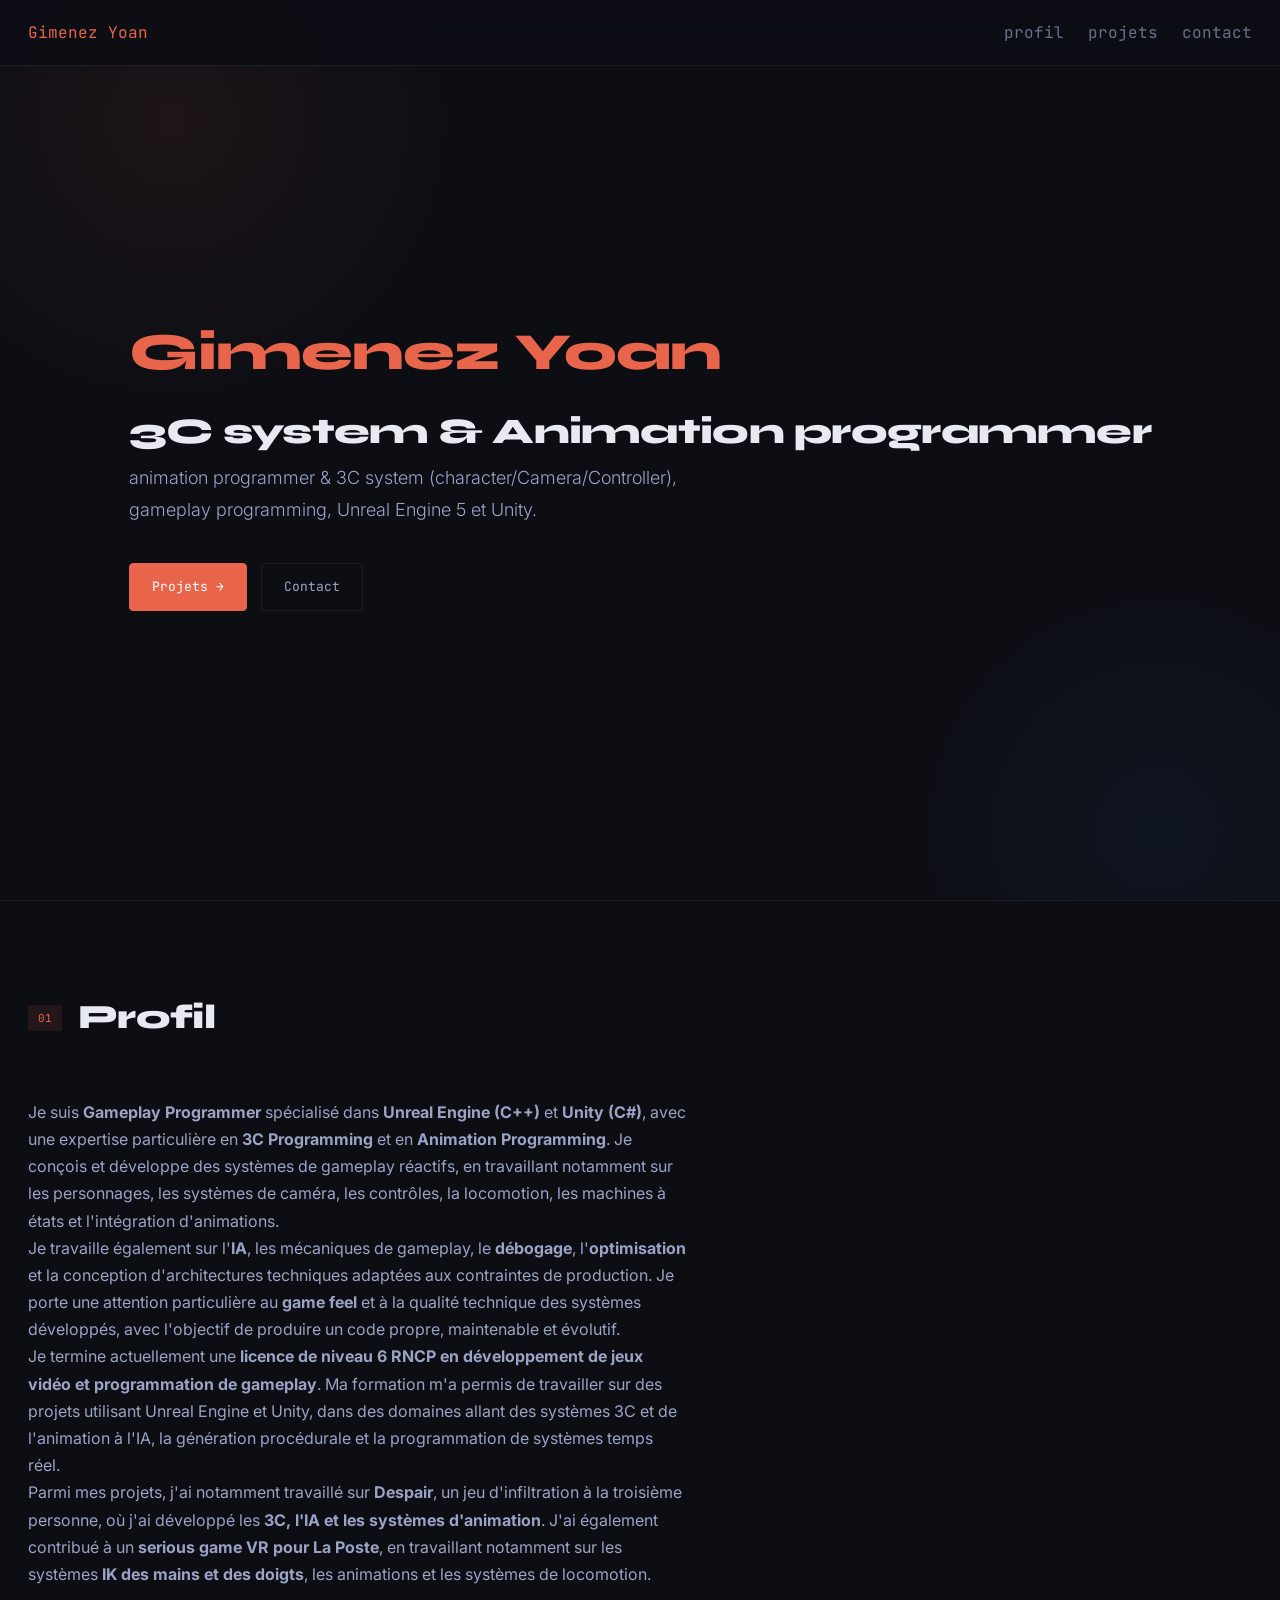
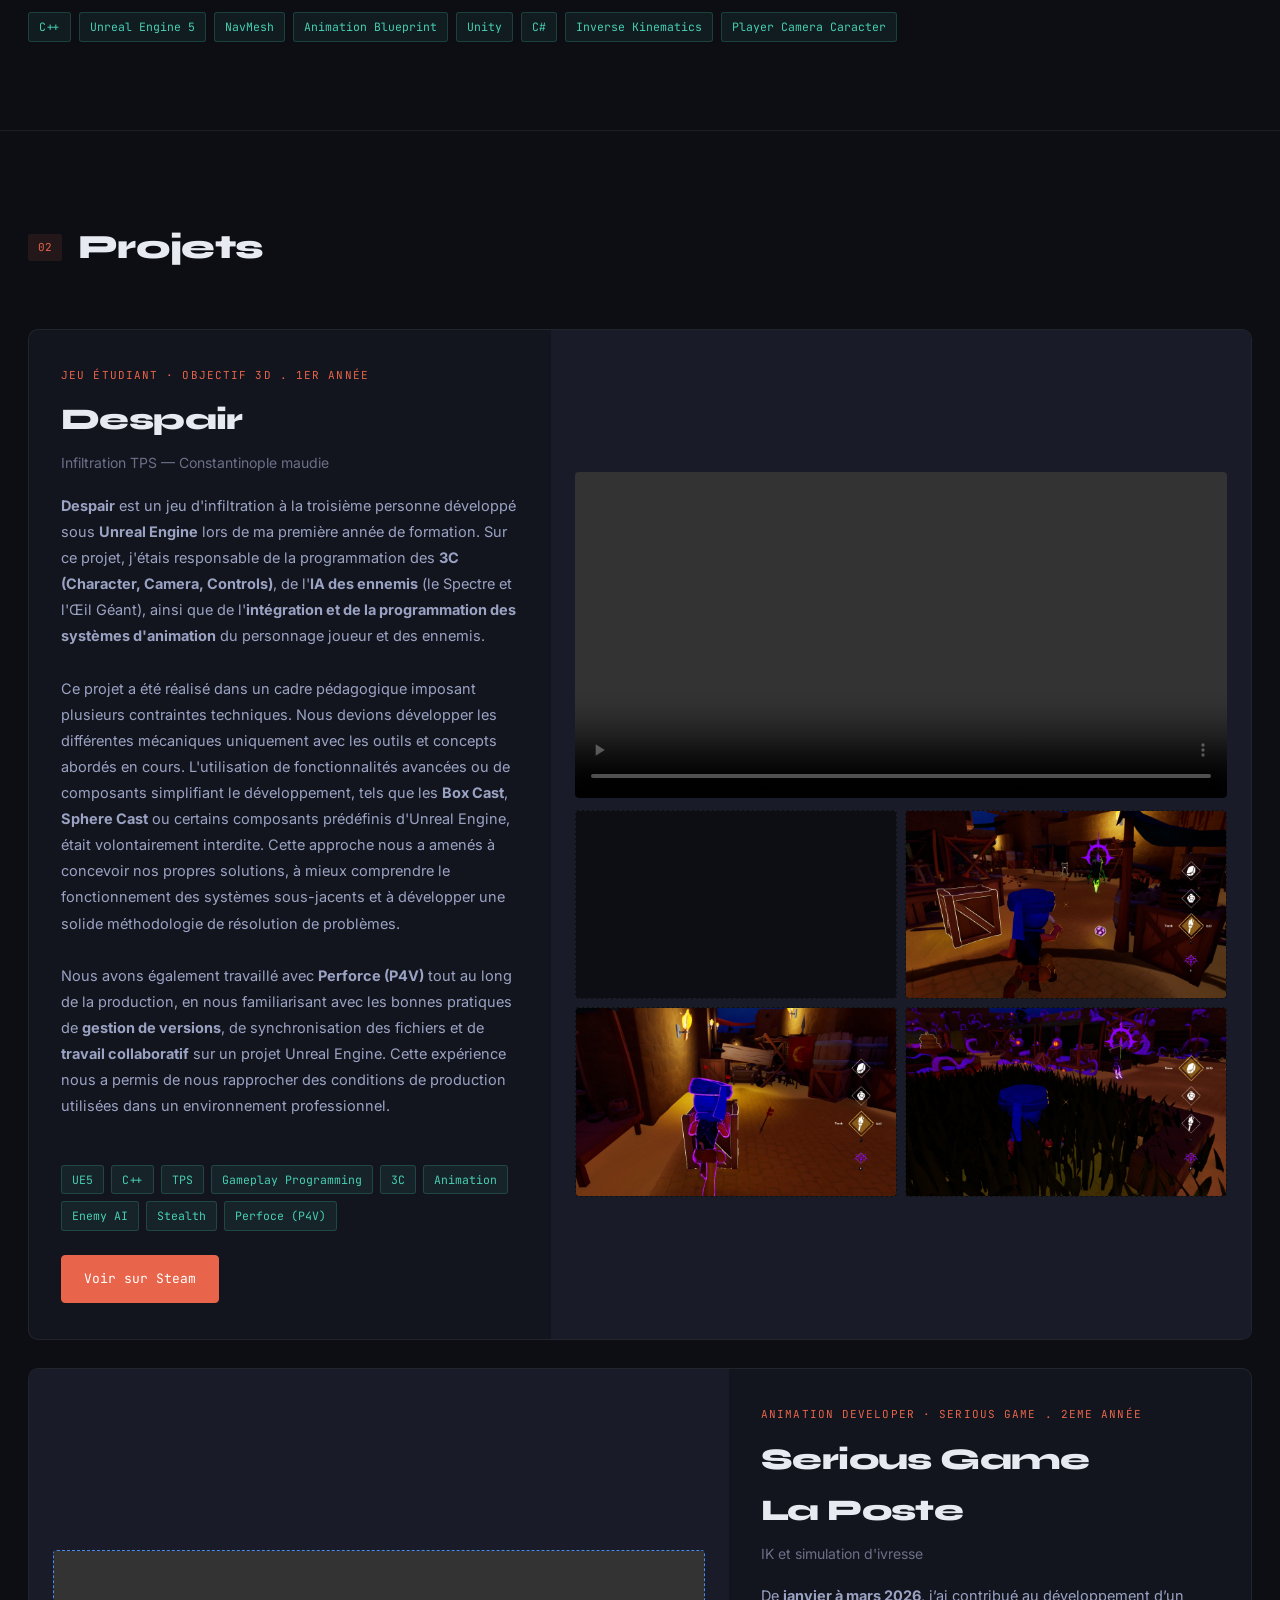
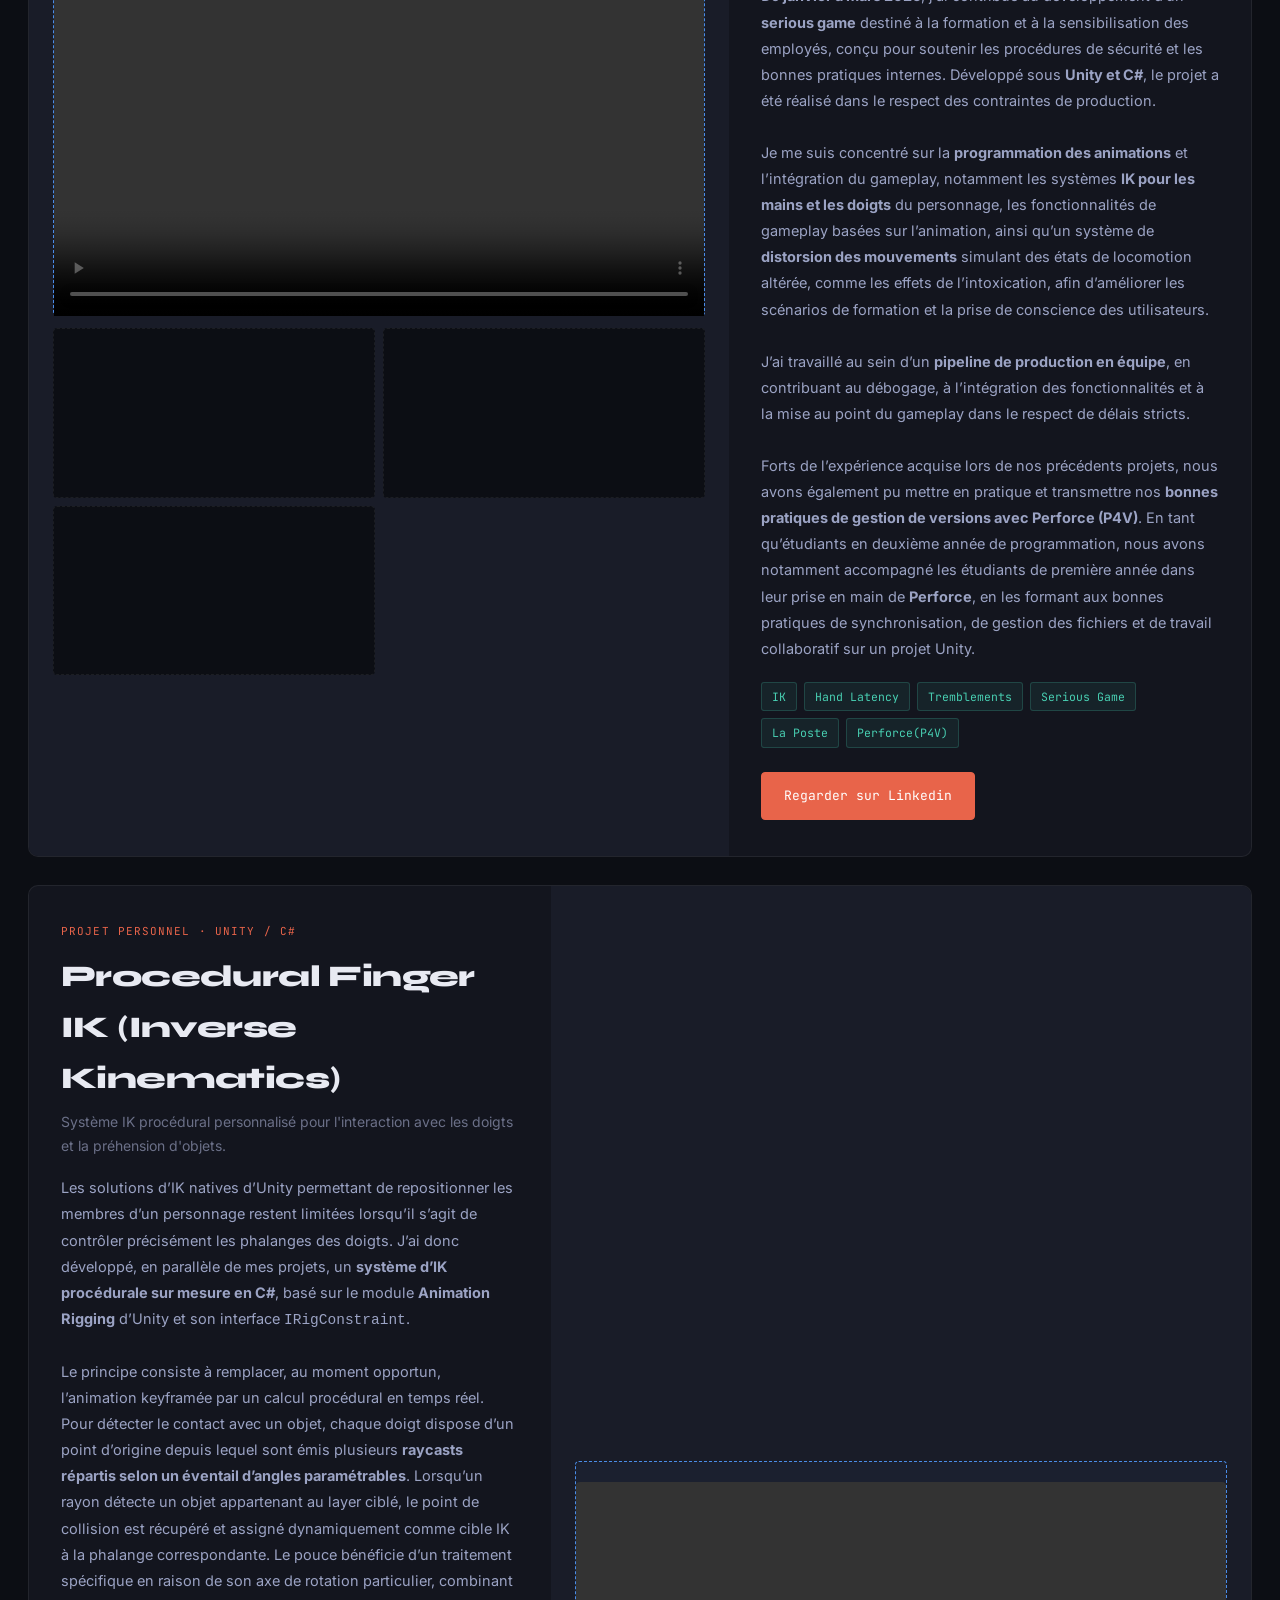
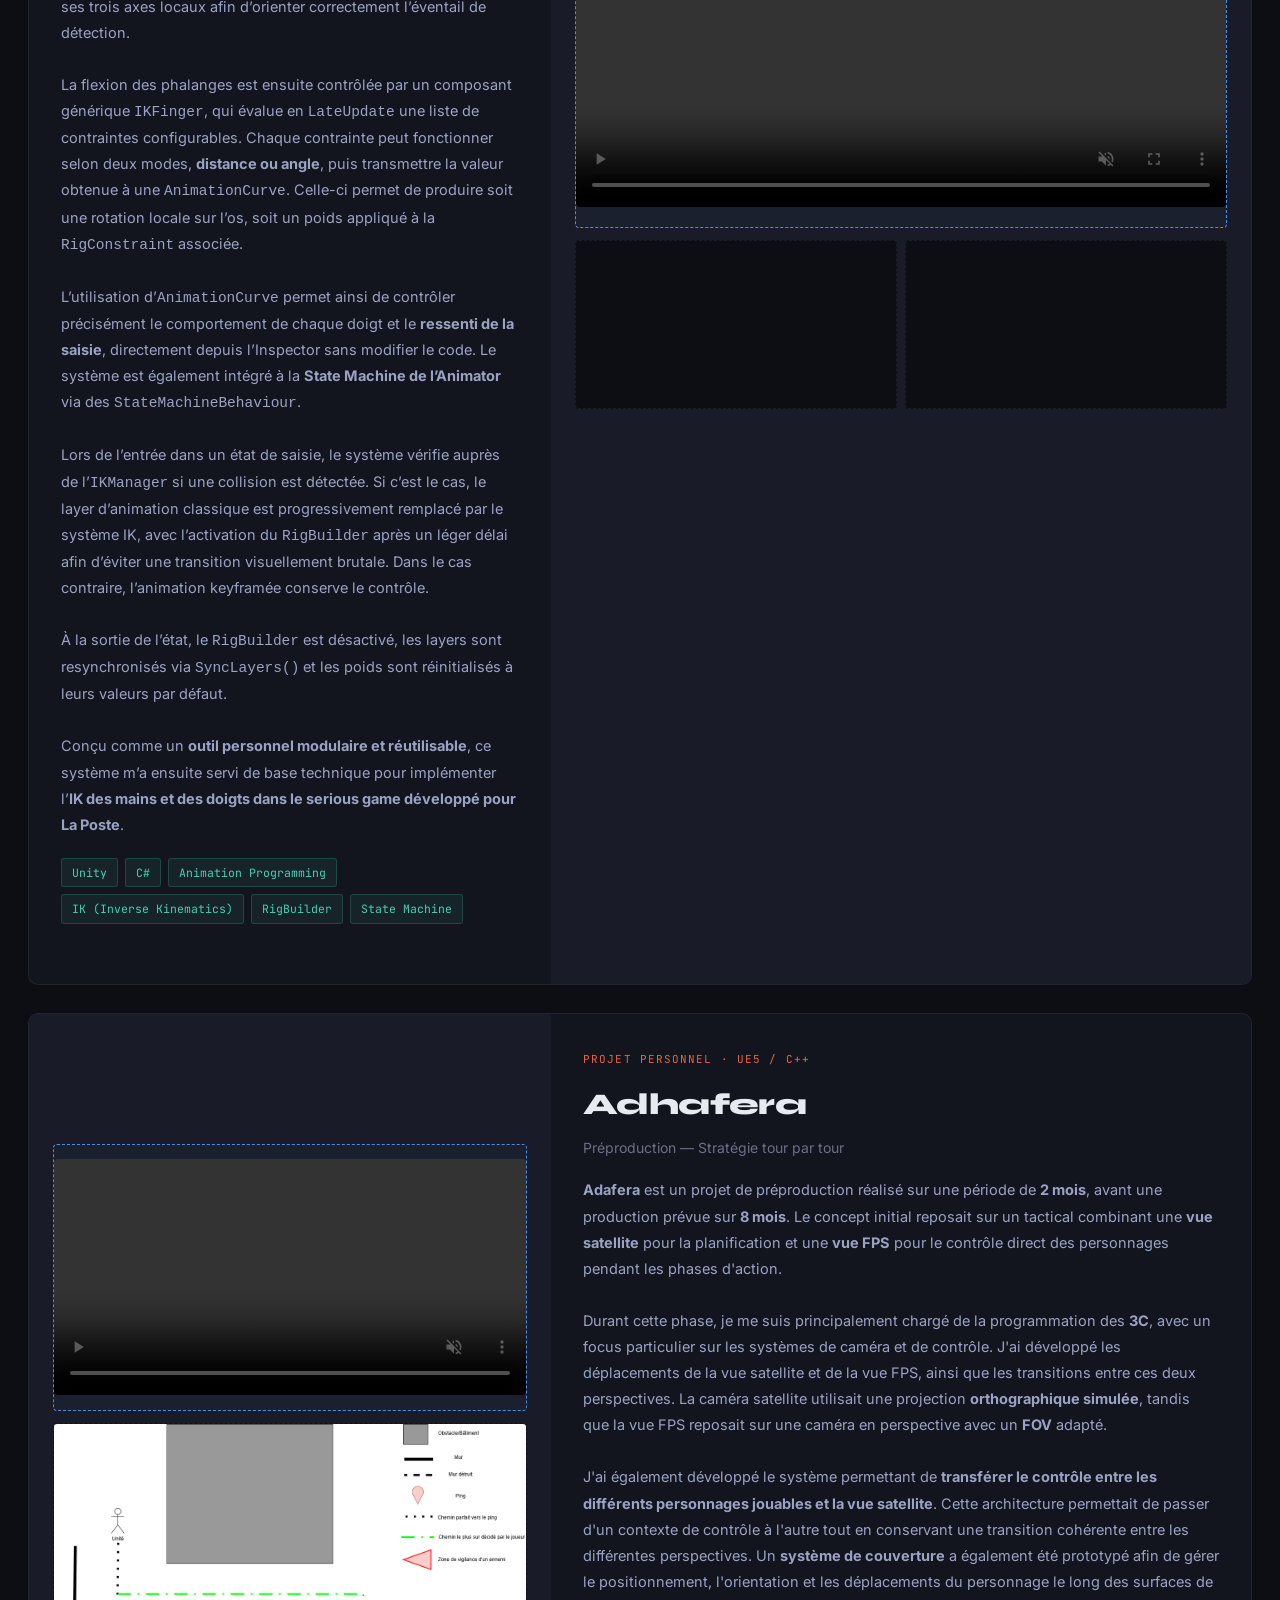
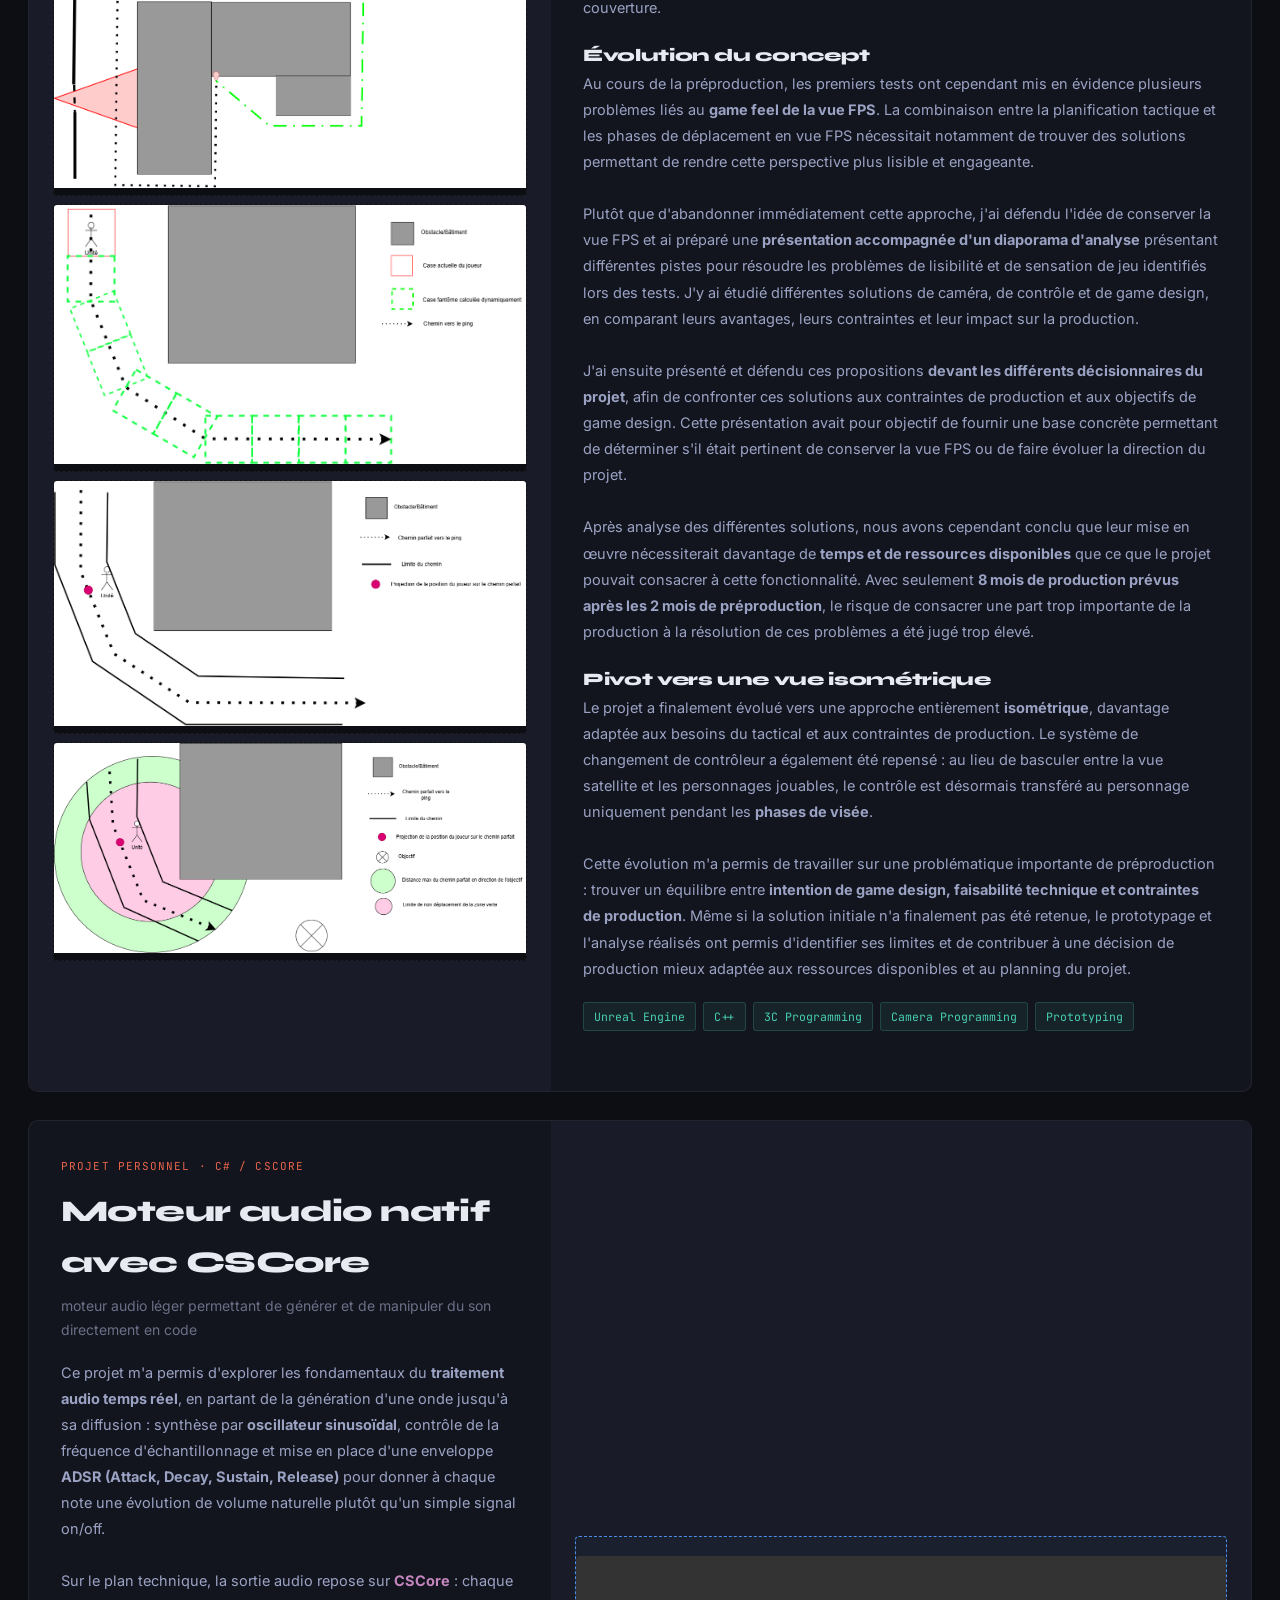
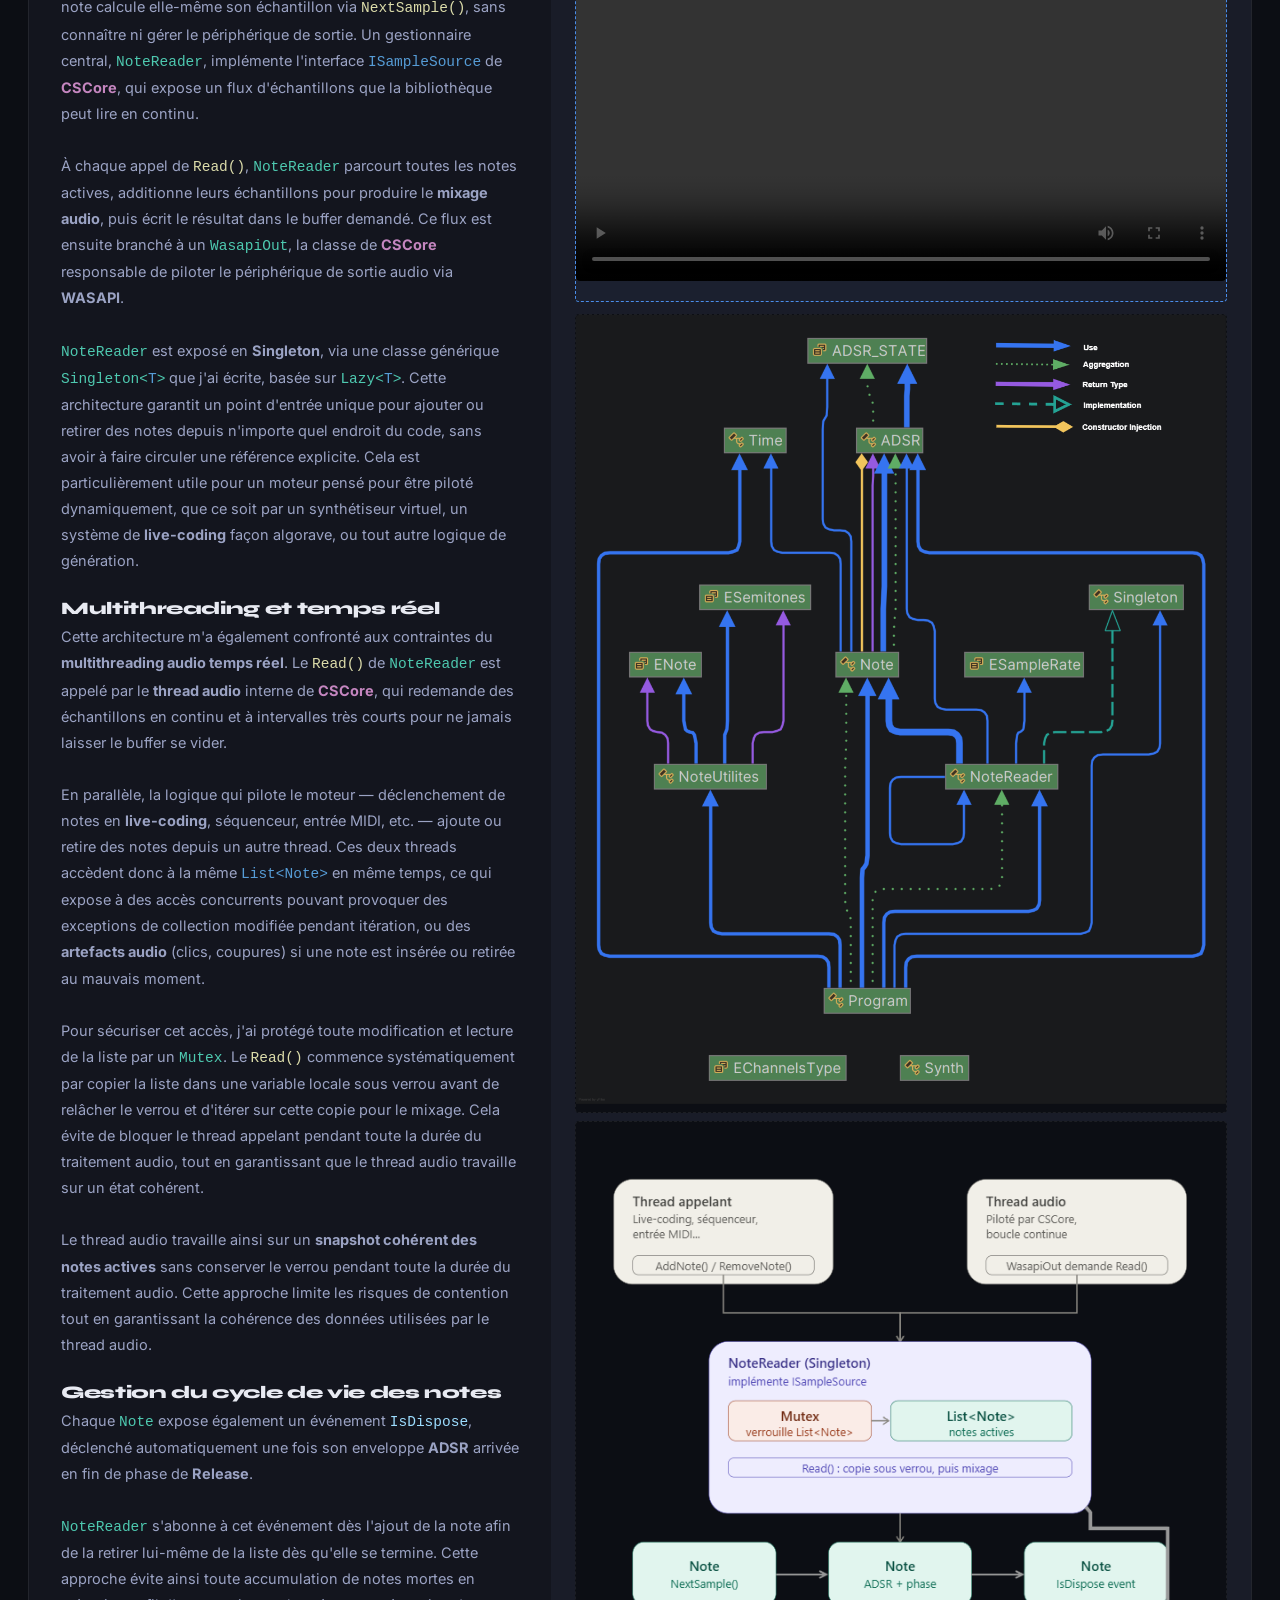
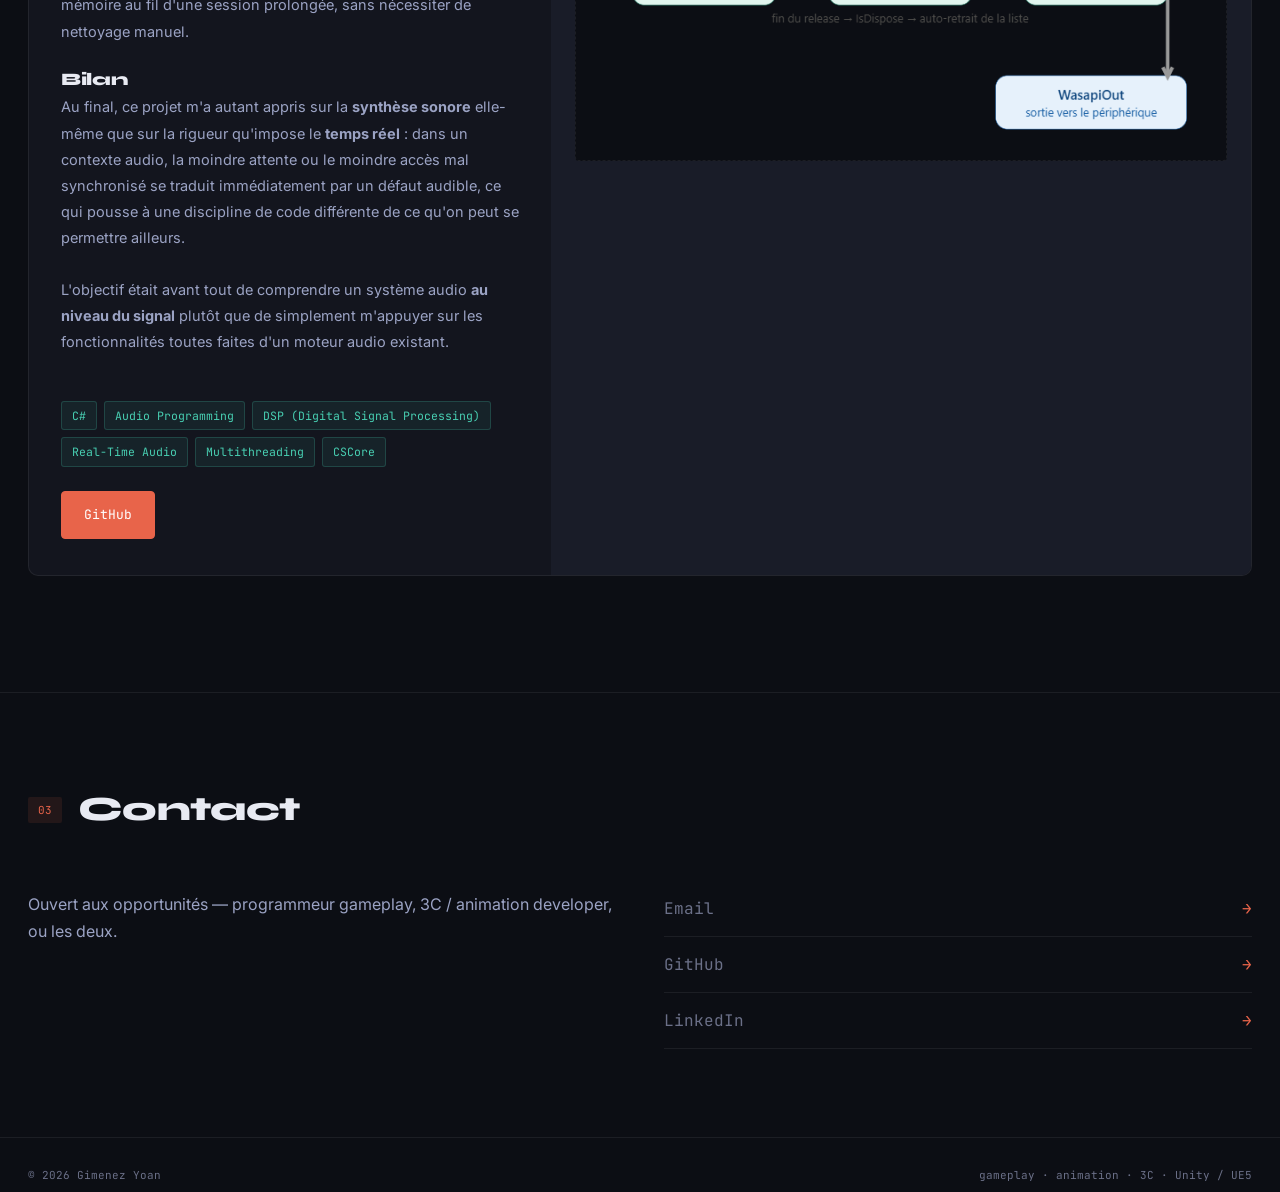
==== index.html @ 92cdd84b "change <p> structure" ====
<!DOCTYPE html>
<html lang="fr">
<head>
<meta charset="UTF-8"/>
<meta name="viewport" content="width=device-width,initial-scale=1.0"/>
<title>Gimenez Yoan — Game Developer</title>
<link rel="preconnect" href="https://fonts.googleapis.com">
<link rel="preconnect" href="https://fonts.gstatic.com" crossorigin>
<link href="https://fonts.googleapis.com/css2?family=Syne:wght@700;800&family=Inter:wght@300;400;500&family=JetBrains+Mono:wght@400;500&display=swap" rel="stylesheet">
<style>
:root{
  --bg:#0C0E14;
  --bg1:#13151E;
  --bg2:#191C28;
  --ink:#E8EAF2;
  --muted:#6B7088;
  --strong:#9BA3C4;
  --a1:#E8644A;
  --a2:#4A8CE8;
  --a3:#48CFB2;
  --rule:rgba(232,234,242,.07);
}
*{margin:0;padding:0;box-sizing:border-box;}
html{scroll-behavior:smooth;}
body{background:var(--bg);color:var(--ink);font-family:'Inter',sans-serif;font-size:15px;line-height:1.7;overflow-x:hidden;}
h1,h2,h3{font-family:'Syne',sans-serif;font-weight:800;letter-spacing:-.02em;}
a{color:inherit;text-decoration:none;}

.c{max-width:1500px;margin:0 auto;padding:0 28px;}

/* Nav */
nav{position:fixed;top:0;left:0;right:0;z-index:50;background:rgba(12,14,20,.85);backdrop-filter:blur(12px);border-bottom:1px solid var(--rule);}
.ni{display:flex;align-items:center;justify-content:space-between;height:65px;}
.logo{font-family:'JetBrains Mono',monospace;font-size:16px;color:var(--a1);}
.nl{display:flex;gap:24px;list-style:none;}
.nl a{font-family:'JetBrains Mono',monospace;font-size:16px;color:var(--muted);transition:color .15s;}
.nl a:hover{color:var(--ink);}
.nt{display:none;background:none;border:none;cursor:pointer;flex-direction:column;gap:5px;padding:6px;}
.nt span{width:20px;height:1.5px;background:var(--ink);display:block;}

/* Hero — dark cinematic */
.hero{min-height:100svh;display:flex;align-items:center;position:relative;overflow:hidden;}
.hero-bg{position:absolute;inset:0;pointer-events:none;overflow:hidden;}
.hero-bg::before{content:'';position:absolute;top:-20%;left:-10%;width:600px;height:600px;background:radial-gradient(circle,rgba(232,100,74,.08) 0%,transparent 70%);}
.hero-bg::after{content:'';position:absolute;bottom:-20%;right:-10%;width:500px;height:500px;background:radial-gradient(circle,rgba(74,140,232,.06) 0%,transparent 70%);}
.hero-inner{position:relative;z-index:1;padding:120px 0 80px;}
.hero-type{font-family:'JetBrains Mono',monospace;font-size:12px;letter-spacing:.14em;text-transform:uppercase;color:var(--a3);margin-bottom:20px;}
.hero h1{font-size:clamp(52px,9vw,50px);line-height:.92;margin-bottom:24px;}
.hero h1 em{font-style:normal;color:var(--a1);}
.hero-desc{font-size:18px;color:var(--strong);max-width:600px;font-weight:300;margin-bottom:36px;line-height:1.8;}
.hero-cta{display:flex;gap:14px;flex-wrap:wrap;}
.btn{display:inline-flex;align-items:center;gap:8px;font-family:'JetBrains Mono',monospace;font-size:13px;padding:12px 22px;border-radius:4px;border:1px solid var(--rule);cursor:pointer;transition:all .18s;}
.btn-p{background:var(--a1);color:#fff;border-color:var(--a1);}
.btn-p:hover{background:#D45038;border-color:#D45038;transform:translateY(-2px);}
.btn-g{background:transparent;color:var(--strong);}
.btn-g:hover{border-color:var(--a1);color:var(--ink);}

/* Sections */
.s{padding:88px 0;border-top:1px solid var(--rule);}
.sh{display:flex;align-items:center;gap:16px;margin-bottom:52px;}
.sn{font-family:'JetBrains Mono',monospace;font-size:11px;color:var(--a1);background:rgba(232,100,74,.1);padding:4px 10px;border-radius:2px;}
.st{font-size:clamp(24px,3.5vw,34px);}

/* Tag */
.tag{display:inline-flex;font-family:'JetBrains Mono',monospace;font-size:11.5px;color:var(--a3);background:rgba(72,207,178,.08);border:1px solid rgba(72,207,178,.2);padding:4px 10px;border-radius:3px;}

.pcard{display:grid;grid-template-columns:1fr 700px;border:1px solid var(--rule);background:var(--bg1);border-radius:10px;overflow:hidden;margin-bottom:28px;}
.pcardA{grid-template-columns:700px 1fr;}
.pb{padding:36px 32px;}
.prole{font-family:'JetBrains Mono',monospace;font-size:11px;text-transform:uppercase;letter-spacing:.1em;color:var(--a1);margin-bottom:10px;}
.ptitle{font-size:clamp(22px,3vw,30px);margin-bottom:6px;}
.psub{color:var(--muted);font-size:14px;margin-bottom:18px;}
.pdesc{color:var(--strong);font-size:14.5px;line-height:1.8;margin-bottom:20px;}
.ptags{display:flex;flex-wrap:wrap;gap:7px;margin-bottom:24px;}
.pcta{display:flex;gap:10px;flex-wrap:wrap;}
.pmedia{background:var(--bg2);display:flex;flex-direction:column;gap:12px;padding:24px;justify-content:center;}
.gallery{display:grid;grid-template-columns:1fr 1fr;gap:8px;}
.gph{border:1px dashed var(--rule);background:var(--bg);border-radius:4px;overflow:hidden;}
.vph{aspect-ratio:16/9;border:1px dashed var(--a2);background:rgba(74,140,232,.04);border-radius:4px;display:flex;flex-direction:column;align-items:center;justify-content:center;font-family:'JetBrains Mono',monospace;font-size:11px;color:var(--muted);text-align:center;gap:6px;}

/* Contact */
.cg{display:grid;grid-template-columns:1fr 1fr;gap:48px;align-items:start;}
.cl{list-style:none;margin-top:-10px;}
.cl li{border-bottom:1px solid var(--rule);}
.cl a{display:flex;justify-content:space-between;padding:14px 0;font-family:'JetBrains Mono',monospace;font-size:16px;color:var(--muted);transition:color .15s;}
.cl a:hover{color:var(--a1);}

footer{padding:28px 0;border-top:1px solid var(--rule);display:flex;justify-content:space-between;font-family:'JetBrains Mono',monospace;font-size:11px;color:var(--muted);}

/* Reveal */
.r{opacity:0;transform:translateY(16px);transition:opacity .5s ease,transform .5s ease;}
.r.v{opacity:1;transform:none;}

@media(max-width:820px){
  .pcard,.pcardA{grid-template-columns:1fr;}
  .cg{grid-template-columns:1fr;}
  .nl{position:fixed;top:58px;left:0;right:0;background:var(--bg);flex-direction:column;padding:20px 28px;gap:16px;transform:translateY(-120%);transition:transform .2s;border-bottom:1px solid var(--rule);}
  .nl.open{transform:none;}
  .nt{display:flex;}
}

/* Code / éléments techniques */
.code-class {
    color: #4ec9b0; /* Classes / interfaces */
}

.code-method {
    color: #dcdcaa; /* Méthodes / fonctions */
}

.code-type {
    color: #569cd6; /* Types / mots-clés techniques */
}

.code-library {
    color: #c586c0; /* Librairies / technologies */
}

.code-property {
    color: #9cdcfe; /* Propriétés / variables */
}

.code-constant {
    color: #b5cea8; /* Constantes / valeurs */
}
</style>
</head>
<body>

<nav><div class="c ni">
  <span class="logo"> Gimenez Yoan</span>
  <button class="nt" aria-label="Menu" aria-expanded="false"><span></span><span></span><span></span></button>
  <ul class="nl">
    <li><a href="#about">profil</a></li>
    <li><a href="#projects">projets</a></li>
    <li><a href="#contact">contact</a></li>
  </ul>
</div></nav>

<header class="hero"><div class="hero-bg"></div>
  <div class="c hero-inner">
    <!-- <p class="hero-type">// gameplay · animation · 3C systems</p> -->
    <h1><em>Gimenez Yoan</em></h1>
    <p style="font-size: clamp(22px, 3vw, 36px); font-family: 'Syne', sans-serif; font-weight: 800; letter-spacing: -.02em; margin-top: 8px;">3C system &amp; Animation programmer</p>
    <p class="hero-desc">animation programmer &amp; 3C system (character/Camera/Controller), gameplay programming, Unreal Engine 5 et Unity.</p>
    <div class="hero-cta">
      <a href="#projects" class="btn btn-p">Projets →</a>
      <a href="#contact" class="btn btn-g">Contact</a>
    </div>
  </div>
</header>

<section id="about" class="s"><div class="c">
  <div class="sh r"><span class="sn">01</span><h2 class="st">Profil</h2></div>
  <p class="r" style="color:var(--strong);max-width:660px;font-size:16px;margin-bottom:24px;">
        Je suis <strong>Gameplay Programmer</strong> spécialisé dans
        <strong>Unreal Engine (C++)</strong> et <strong>Unity (C#)</strong>, avec une expertise
        particulière en <strong>3C Programming</strong> et en
        <strong>Animation Programming</strong>. Je conçois et développe des systèmes de gameplay
        réactifs, en travaillant notamment sur les personnages, les systèmes de caméra, les contrôles,
        la locomotion, les machines à états et l'intégration d'animations.<br>

        Je travaille également sur l'<strong>IA</strong>, les mécaniques de gameplay, le
        <strong>débogage</strong>, l'<strong>optimisation</strong> et la conception d'architectures
        techniques adaptées aux contraintes de production. Je porte une attention particulière au
        <strong>game feel</strong> et à la qualité technique des systèmes développés, avec l'objectif
        de produire un code propre, maintenable et évolutif.<br>

        Je termine actuellement une <strong>licence de niveau 6 RNCP en développement de jeux vidéo
        et programmation de gameplay</strong>. Ma formation m'a permis de travailler sur des projets
        utilisant Unreal Engine et Unity, dans des domaines allant des systèmes 3C et de l'animation
        à l'IA, la génération procédurale et la programmation de systèmes temps réel.<br>

        Parmi mes projets, j'ai notamment travaillé sur <strong>Despair</strong>, un jeu d'infiltration
        à la troisième personne, où j'ai développé les <strong>3C, l'IA et les systèmes d'animation</strong>.
        J'ai également contribué à un <strong>serious game VR pour La Poste</strong>, en travaillant
        notamment sur les systèmes <strong>IK des mains et des doigts</strong>, les animations et
        les systèmes de locomotion.<br>
  </p>
  <div class="r" style="display:flex;flex-wrap:wrap;gap:8px;">
    <span class="tag">C++</span><span class="tag">Unreal Engine 5</span><span class="tag">NavMesh</span>
    <span class="tag">Animation Blueprint</span><span class="tag">Unity</span><span class="tag">C#</span>
    <span class="tag">Inverse Kinematics</span><span class="tag">Player Camera Caracter</span>
  </div>
</div></section>

<section id="projects" class="s"><div class="c">
  <div class="sh r"><span class="sn">02</span><h2 class="st">Projets</h2></div>

  <!-- DESPAIR -->
  <div class="pcard r">
    <div class="pb">
      <p class="prole">Jeu étudiant · Objectif 3D . 1er Année</p>
      <h3 class="ptitle">Despair</h3>
      <p class="psub">Infiltration TPS — Constantinople maudie</p>
      <p class="pdesc">
        <strong>Despair</strong> est un jeu d'infiltration à la troisième personne développé sous 
        <strong>Unreal Engine</strong> lors de ma première année de formation. Sur ce projet, j'étais 
         responsable de la programmation des <strong>3C (Character, Camera, Controls)</strong>, 
        de l'<strong>IA des ennemis</strong> (le Spectre et l'Œil Géant), ainsi que de l'<strong>intégration 
        et de la programmation des systèmes d'animation</strong> du personnage joueur et des ennemis.<br><br>

        Ce projet a été réalisé dans un cadre pédagogique imposant plusieurs contraintes techniques. 
        Nous devions développer les différentes mécaniques uniquement avec les outils et concepts abordés 
        en cours. L'utilisation de fonctionnalités avancées ou de composants simplifiant le développement, 
        tels que les <strong>Box Cast</strong>, <strong>Sphere Cast</strong> ou certains composants prédéfinis 
        d'Unreal Engine, était volontairement interdite. Cette approche nous a amenés à concevoir nos 
        propres solutions, à mieux comprendre le fonctionnement des systèmes sous-jacents et à développer 
        une solide méthodologie de résolution de problèmes.<br><br>

        Nous avons également travaillé avec <strong>Perforce (P4V)</strong> tout au long de la production, 
        en nous familiarisant avec les bonnes pratiques de <strong>gestion de versions</strong>, de 
        synchronisation des fichiers et de <strong>travail collaboratif</strong> sur un projet Unreal Engine. 
        Cette expérience nous a permis de nous rapprocher des conditions de production utilisées dans 
        un environnement professionnel.<br>
      </p><br>
      <div class="ptags">
        <span class="tag">UE5</span><span class="tag">C++</span><span class="tag">TPS</span><span class="tag">Gameplay Programming</span><span class="tag">3C</span>
        <span class="tag">Animation</span><span class="tag">Enemy AI</span><span class="tag">Stealth</span><span class="tag">Perfoce (P4V)</span>
      </div>
      <div class="pcta">
        <a href="https://store.steampowered.com/app/4456120/" class="btn btn-p">Voir sur Steam</a>
      </div>
    </div>
    <div class="pmedia">
      <video src="videos/allMechanicsDespair.mov" muted playsinline controls style="width:100%; border-radius:4px;"></video>
      <div class="gallery">
        <div class="gph" style="padding:0; overflow:hidden;">
          <video src="videos/BlackHolePresentation.mp4" autoplay loop muted playsinline style="width:100%; height:100%; object-fit:cover;"></video>
        </div>
        <div class="gph" style="padding:0; overflow:hidden;">
          <img src="image/DespairCrouchTorche.png" controls style="width:100%; height:100%; object-fit:cover;"><img>
        </div>
        <div class="gph" style="padding:0; overflow:hidden;">
          <img src="image/DespairCrate.png" controls style="width:100%; height:100%; object-fit:cover;"><img>
        </div>
        <div class="gph" style="padding:0; overflow:hidden;">
          <img src="image/DespairHide.png" controls style="width:100%; height:100%; object-fit:cover;"><img>
        </div>
      </div>
      <!-- <div class="vph">
        <span style="font-size:20px;color:var(--a2);">▶</span>
        <span>Vidéo gameplay</span> -->
      <!-- </div> -->
    </div>
  </div>

  <!-- LA POSTE -->
  <div class="pcard pcardA r">
    <div class="pmedia">
      <div class="vph">
        <video src="videos/LaPoste_Video.mp4" controls muted playinline style="width:100%; height:100%; object-fit:cover;"></video>
      </div>
      <div class="gallery">
        <div class="gph" style="padding:0; overflow:hidden;">
          <video src="videos/LaPosteIvresse.mp4" autoplay loop muted playsinline style="width:100%; height:100%; object-fit:cover;"></video>
        </div>
        <div class="gph" style="padding:0; overflow:hidden;">
          <video src="videos/LaPosteIKHandTest.mp4" autoplay loop muted playsinline style="width:100%; height:100%; object-fit:cover;"></video>
        </div>
        <div class="gph" style="padding:0; overflow:hidden;">
          <video src="videos/LaPosteLatence.mp4" autoplay loop muted playsinline style="width:100%; height:100%; object-fit:cover;"></video>
        </div>
      </div>
    </div>
    <div class="pb">
      <p class="prole">Animation Developer · Serious Game . 2eme Année</p>
      <h3 class="ptitle">Serious Game<br>La Poste</h3>
      <p class="psub">IK et simulation d'ivresse</p>
      <p class="pdesc">
        De <strong>janvier à mars 2026</strong>, j’ai contribué au développement d’un
        <strong>serious game</strong> destiné à la formation et à la sensibilisation des employés,
        conçu pour soutenir les procédures de sécurité et les bonnes pratiques internes.
        Développé sous <strong>Unity et C#</strong>, le projet a été réalisé dans le respect
        des contraintes de production.<br><br>

        Je me suis concentré sur la <strong>programmation des animations</strong> et l’intégration
        du gameplay, notamment les systèmes <strong>IK pour les mains et les doigts</strong> du
        personnage, les fonctionnalités de gameplay basées sur l’animation, ainsi qu’un système de
        <strong>distorsion des mouvements</strong> simulant des états de locomotion altérée,
        comme les effets de l’intoxication, afin d’améliorer les scénarios de formation et la prise
        de conscience des utilisateurs.<br><br>

        J’ai travaillé au sein d’un <strong>pipeline de production en équipe</strong>, en contribuant
        au débogage, à l’intégration des fonctionnalités et à la mise au point du gameplay dans le
        respect de délais stricts.<br><br>

        Forts de l’expérience acquise lors de nos précédents projets, nous avons également pu mettre
        en pratique et transmettre nos <strong>bonnes pratiques de gestion de versions avec
        Perforce (P4V)</strong>. En tant qu’étudiants en deuxième année de programmation, nous avons
        notamment accompagné les étudiants de première année dans leur prise en main de
        <strong>Perforce</strong>, en les formant aux bonnes pratiques de synchronisation, de gestion
        des fichiers et de travail collaboratif sur un projet Unity.<br>
      </p>
      <div class="ptags">
        <span class="tag">IK</span><span class="tag">Hand Latency</span><span class="tag">Tremblements</span><span class="tag">Serious Game</span><span class="tag">La Poste</span><span class="tag">Perforce(P4V)</span>
      </div>
      <div class="pcta">
        <a href="https://www.linkedin.com/posts/santaezsaezcuritaeztravail-laposte-ugcPost-7447257936340455425-iHXG/?utm_source=share&utm_medium=member_desktop&rcm=ACoAAGP3VwcBC5j46txAf7VX7F60ZpaOPMh-gRc" class="btn btn-p">Regarder sur Linkedin</a>
      </div>
    </div>
  </div>

  <!-- IkHand -->
  <div class="pcard r">
    <div class="pb">
      <p class="prole">Projet personnel · Unity / C#</p>
      <h3 class="ptitle">Procedural Finger IK (Inverse Kinematics)</h3>
      <p class="psub">Système IK procédural personnalisé pour l'interaction avec les doigts et la préhension d'objets.</p>
      <p class="pdesc">
        Les solutions d’IK natives d’Unity permettant de repositionner les membres d’un personnage
        restent limitées lorsqu’il s’agit de contrôler précisément les phalanges des doigts.
        J’ai donc développé, en parallèle de mes projets, un
        <strong>système d’IK procédurale sur mesure en C#</strong>, basé sur le module
        <strong>Animation Rigging</strong> d’Unity et son interface <code>IRigConstraint</code>.<br><br>

        Le principe consiste à remplacer, au moment opportun, l’animation keyframée par un calcul
        procédural en temps réel. Pour détecter le contact avec un objet, chaque doigt dispose d’un
        point d’origine depuis lequel sont émis plusieurs
        <strong>raycasts répartis selon un éventail d’angles paramétrables</strong>.
        Lorsqu’un rayon détecte un objet appartenant au layer ciblé, le point de collision est récupéré
        et assigné dynamiquement comme cible IK à la phalange correspondante. Le pouce bénéficie d’un
        traitement spécifique en raison de son axe de rotation particulier, combinant ses trois axes
        locaux afin d’orienter correctement l’éventail de détection.<br><br>

        La flexion des phalanges est ensuite contrôlée par un composant générique
        <code>IKFinger</code>, qui évalue en <code>LateUpdate</code> une liste de contraintes
        configurables. Chaque contrainte peut fonctionner selon deux modes,
        <strong>distance ou angle</strong>, puis transmettre la valeur obtenue à une
        <code>AnimationCurve</code>. Celle-ci permet de produire soit une rotation locale sur l’os,
        soit un poids appliqué à la <code>RigConstraint</code> associée.<br><br>

        L’utilisation d’<code>AnimationCurve</code> permet ainsi de contrôler précisément le comportement
        de chaque doigt et le <strong>ressenti de la saisie</strong>, directement depuis l’Inspector
        sans modifier le code. Le système est également intégré à la
        <strong>State Machine de l’Animator</strong> via des <code>StateMachineBehaviour</code>.<br><br>

        Lors de l’entrée dans un état de saisie, le système vérifie auprès de l’<code>IKManager</code>
        si une collision est détectée. Si c’est le cas, le layer d’animation classique est
        progressivement remplacé par le système IK, avec l’activation du <code>RigBuilder</code>
        après un léger délai afin d’éviter une transition visuellement brutale. Dans le cas contraire,
        l’animation keyframée conserve le contrôle.<br><br>

        À la sortie de l’état, le <code>RigBuilder</code> est désactivé, les layers sont resynchronisés
        via <code>SyncLayers()</code> et les poids sont réinitialisés à leurs valeurs par défaut.<br><br>

        Conçu comme un <strong>outil personnel modulaire et réutilisable</strong>, ce système m’a ensuite
        servi de base technique pour implémenter l’<strong>IK des mains et des doigts dans le serious
        game développé pour La Poste</strong>.<br>
      </p>
      <div class="ptags">
        <span class="tag">Unity</span><span class="tag">C#</span><span class="tag">Animation Programming</span><span class="tag">IK (Inverse Kinematics)</span><span class="tag">RigBuilder</span><span class="tag">State Machine</span>
      </div>
      <div class="pcta">
        <!-- <a href="#" class="btn btn-p">GitHub</a>
        <a href="#" class="btn btn-g">Build démo</a> -->
      </div>
    </div>
    <div class="pmedia">
      <div class="vph">
        <video src="videos/IkHandBehaviorDemo.mp4" muted playsinline controls style="width:100%; border-radius:4px;"></video>
      </div>
      <div class="gallery">
        <div class="gph" style="padding:0; overflow:hidden;">
          <video src="videos/IKFingerDynamic.mp4" autoplay loop muted playsinline style="width:100%; height:100%; object-fit:scale-down;"></video>
        </div>
        <div class="gph" style="padding:0; overflow:hidden;">
          <video src="videos/IkHandDemo.mp4" autoplay loop muted playsinline style="width:100%; height:100%; object-fit:cover;"></video>
        </div>
      </div>
    </div>
  </div>

  <!-- ADHAFERA -->
  <div class="pcard r">
    <div class="pmedia">
      <div class="vph">
        <video src="videos/AdhaferaPreprod.mp4" controls muted playsinline style="width:100%; border-radius:4px;"></video>
      </div>
      <div class="gallery" style="display:grid; grid-template-columns:1fr; gap:8px;">
        <div class="gph">
          <img src="image/RevolutionRobotique-Page-1.drawio.png" style="width:100%; height:auto; object-fit:contain;">
        </div>
        <div class="gph">
          <img src="image/RevolutionRobotique-Page-1.drawio (1).png" style="width:100%; height:auto; object-fit:contain;">
        </div>
        <div class="gph">
          <img src="image/RevolutionRobotique-Page-1.drawio (2).png" style="width:100%; height:auto; object-fit:contain;">
        </div>
        <div class="gph">
          <img src="image/RevolutionRobotique-Page-1.drawio (3).png" style="width:100%; height:auto; object-fit:contain;">
        </div>
      </div>
    </div>
    <div class="pb">
      <p class="prole">Projet personnel · UE5 / C++</p>
      <h3 class="ptitle">Adhafera</h3>
      <p class="psub">Préproduction — Stratégie tour par tour</p>
      <p class="pdesc">
        <strong>Adafera</strong> est un projet de préproduction réalisé sur une période de
        <strong>2 mois</strong>, avant une production prévue sur <strong>8 mois</strong>. Le concept
        initial reposait sur un tactical combinant une <strong>vue satellite</strong> pour la
        planification et une <strong>vue FPS</strong> pour le contrôle direct des personnages
        pendant les phases d'action.<br><br>

        Durant cette phase, je me suis principalement chargé de la programmation des
        <strong>3C</strong>, avec un focus particulier sur les systèmes de caméra et de contrôle.
        J'ai développé les déplacements de la vue satellite et de la vue FPS, ainsi que les transitions
        entre ces deux perspectives. La caméra satellite utilisait une projection
        <strong>orthographique simulée</strong>, tandis que la vue FPS reposait sur une caméra en
        perspective avec un <strong>FOV</strong> adapté.<br><br>

        J'ai également développé le système permettant de <strong>transférer le contrôle entre les
        différents personnages jouables et la vue satellite</strong>. Cette architecture permettait
        de passer d'un contexte de contrôle à l'autre tout en conservant une transition cohérente
        entre les différentes perspectives. Un <strong>système de couverture</strong> a également
        été prototypé afin de gérer le positionnement, l'orientation et les déplacements du personnage
        le long des surfaces de couverture.<br>
      </p>
        <h3>Évolution du concept</h3>
      <p class="pdesc">
        Au cours de la préproduction, les premiers tests ont cependant mis en évidence plusieurs
        problèmes liés au <strong>game feel de la vue FPS</strong>. La combinaison entre la planification
        tactique et les phases de déplacement en vue FPS nécessitait notamment de trouver des solutions
        permettant de rendre cette perspective plus lisible et engageante.<br><br>

        Plutôt que d'abandonner immédiatement cette approche, j'ai défendu l'idée de conserver la vue
        FPS et ai préparé une <strong>présentation accompagnée d'un diaporama d'analyse</strong>
        présentant différentes pistes pour résoudre les problèmes de lisibilité et de sensation de jeu
        identifiés lors des tests. J'y ai étudié différentes solutions de caméra, de contrôle et de
        game design, en comparant leurs avantages, leurs contraintes et leur impact sur la production.<br><br>

        J'ai ensuite présenté et défendu ces propositions <strong>devant les différents
        décisionnaires du projet</strong>, afin de confronter ces solutions aux contraintes de
        production et aux objectifs de game design. Cette présentation avait pour objectif de fournir
        une base concrète permettant de déterminer s'il était pertinent de conserver la vue FPS ou de
        faire évoluer la direction du projet.<br><br>

        Après analyse des différentes solutions, nous avons cependant conclu que leur mise en œuvre
        nécessiterait davantage de <strong>temps et de ressources disponibles</strong> que ce que le
        projet pouvait consacrer à cette fonctionnalité. Avec seulement <strong>8 mois de production
        prévus après les 2 mois de préproduction</strong>, le risque de consacrer une part trop
        importante de la production à la résolution de ces problèmes a été jugé trop élevé.<br>
      </p>
        <h3>Pivot vers une vue isométrique</h3>
      <p class="pdesc">
        Le projet a finalement évolué vers une approche entièrement
        <strong>isométrique</strong>, davantage adaptée aux besoins du tactical et aux contraintes
        de production. Le système de changement de contrôleur a également été repensé : au lieu de
        basculer entre la vue satellite et les personnages jouables, le contrôle est désormais
        transféré au personnage uniquement pendant les <strong>phases de visée</strong>.<br><br>

        Cette évolution m'a permis de travailler sur une problématique importante de préproduction :
        trouver un équilibre entre <strong>intention de game design, faisabilité technique et
        contraintes de production</strong>. Même si la solution initiale n'a finalement pas été
        retenue, le prototypage et l'analyse réalisés ont permis d'identifier ses limites et de
        contribuer à une décision de production mieux adaptée aux ressources disponibles et au
        planning du projet.<br>
      </p>
      <div class="ptags">
        <span class="tag">Unreal Engine</span><span class="tag">C++</span><span class="tag">3C Programming</span><span class="tag">Camera Programming</span><span class="tag">Prototyping</span>
      </div>
    </div>

  </div>

  <!-- AudioEngine -->
  <div class="pcard r">
    <div class="pb">
      <p class="prole">Projet personnel · C# / CSCore</p>
      <h3 class="ptitle">Moteur audio natif avec CSCore</h3>
      <p class="psub">moteur audio léger permettant de générer et de manipuler du son directement en code</p>
      <p class="pdesc">
          Ce projet m'a permis d'explorer les fondamentaux du
          <strong>traitement audio temps réel</strong>,
          en partant de la génération d'une onde jusqu'à sa diffusion : synthèse par
          <strong>oscillateur sinusoïdal</strong>, contrôle de la fréquence d'échantillonnage et mise en
          place d'une enveloppe <strong>ADSR (Attack, Decay, Sustain, Release)</strong> pour donner à
          chaque note une évolution de volume naturelle plutôt qu'un simple signal on/off.<br><br>

          Sur le plan technique, la sortie audio repose sur
          <strong class="code-library">CSCore</strong> : chaque note calcule
          elle-même son échantillon via
          <code class="code-method">NextSample()</code>, sans connaître ni gérer le périphérique
          de sortie. Un gestionnaire central,
          <code class="code-class">NoteReader</code>, implémente l'interface
          <code class="code-type">ISampleSource</code> de
          <strong class="code-library">CSCore</strong>, qui expose un flux d'échantillons que la bibliothèque peut
          lire en continu.<br><br>

          À chaque appel de
          <code class="code-method">Read()</code>,
          <code class="code-class">NoteReader</code> parcourt toutes les notes actives,
          additionne leurs échantillons pour produire le
          <strong>mixage audio</strong>, puis écrit le résultat dans le buffer demandé.
          Ce flux est ensuite branché à un
          <code class="code-class">WasapiOut</code>, la classe de
          <strong class="code-library">CSCore</strong> responsable de piloter le périphérique de sortie
          audio via <strong>WASAPI</strong>.<br><br>

          <code class="code-class">NoteReader</code> est exposé en
          <strong>Singleton</strong>, via une classe générique
          <code class="code-class">Singleton&lt;<span class="code-type">T</span>&gt;</code>
          que j'ai écrite, basée sur
          <code class="code-class">Lazy&lt;<span class="code-type">T</span>&gt;</code>.
          Cette architecture garantit un point d'entrée unique pour ajouter ou retirer des notes
          depuis n'importe quel endroit du code, sans avoir à faire circuler une référence explicite.
          Cela est particulièrement utile pour un moteur pensé pour être piloté dynamiquement,
          que ce soit par un synthétiseur virtuel, un système de
          <strong>live-coding</strong> façon algorave, ou tout autre logique de génération.<br>
      </p>

      <h3>Multithreading et temps réel</h3>
      <p class="pdesc">
          Cette architecture m'a également confronté aux contraintes du
          <strong>multithreading audio temps réel</strong>.
          Le <code class="code-method">Read()</code> de
          <code class="code-class">NoteReader</code> est appelé par le
          <strong>thread audio</strong> interne de
          <strong class="code-library">CSCore</strong>, qui redemande des échantillons en continu
          et à intervalles très courts pour ne jamais laisser le buffer se vider.<br><br>

          En parallèle, la logique qui pilote le moteur — déclenchement de notes en
          <strong>live-coding</strong>, séquenceur, entrée MIDI, etc. — ajoute ou retire des notes depuis
          un autre thread. Ces deux threads accèdent donc à la même
          <code class="code-type">List&lt;<span class="code-type">Note</span>&gt;</code> en même temps,
          ce qui expose à des accès concurrents pouvant provoquer des exceptions de collection modifiée
          pendant itération, ou des <strong>artefacts audio</strong> (clics, coupures) si une note est
          insérée ou retirée au mauvais moment.<br><br>

          Pour sécuriser cet accès, j'ai protégé toute modification et lecture de la liste par un
          <code class="code-class">Mutex</code>. Le
          <code class="code-method">Read()</code> commence systématiquement par copier la liste dans une
          variable locale sous verrou avant de relâcher le verrou et d'itérer sur cette copie pour le
          mixage. Cela évite de bloquer le thread appelant pendant toute la durée du traitement audio,
          tout en garantissant que le thread audio travaille sur un état cohérent.<br><br>

          Le thread audio travaille ainsi sur un
          <strong>snapshot cohérent des notes actives</strong>
          sans conserver le verrou pendant toute la durée du traitement audio. Cette approche limite
          les risques de contention tout en garantissant la cohérence des données utilisées par le
          thread audio.<br>
      </p>
      <h3>Gestion du cycle de vie des notes</h3>
      <p class="pdesc">
          Chaque <code class="code-class">Note</code> expose également un événement
          <code class="code-property">IsDispose</code>, déclenché automatiquement une fois son enveloppe
          <strong>ADSR</strong> arrivée en fin de phase de
          <strong>Release</strong>.<br><br>

          <code class="code-class">NoteReader</code> s'abonne à cet événement dès l'ajout de la note
          afin de la retirer lui-même de la liste dès qu'elle se termine. Cette approche évite ainsi
          toute accumulation de notes mortes en mémoire au fil d'une session prolongée, sans nécessiter
          de nettoyage manuel.<br>
      </p>

      <h3>Bilan</h3>
      <p class="pdesc">
          Au final, ce projet m'a autant appris sur la
          <strong>synthèse sonore</strong> elle-même que sur la rigueur qu'impose le
          <strong>temps réel</strong> : dans un contexte audio, la moindre attente ou le moindre accès
          mal synchronisé se traduit immédiatement par un défaut audible, ce qui pousse à une discipline
          de code différente de ce qu'on peut se permettre ailleurs.<br><br>

          L'objectif était avant tout de comprendre un système audio
          <strong>au niveau du signal</strong> plutôt que de simplement m'appuyer sur les fonctionnalités
          toutes faites d'un moteur audio existant.
      </p><br>
      <div class="ptags">
        <span class="tag">C#</span><span class="tag">Audio Programming</span><span class="tag">DSP (Digital Signal Processing)</span><span class="tag">Real-Time Audio</span><span class="tag">Multithreading</span><span class="tag">CSCore</span>
      </div>
      <div class="pcta">
        <a href="https://github.com/konishiba/AlgoRave/tree/CSCore" class="btn btn-p">GitHub</a>
      </div>
    </div>
    <div class="pmedia">
      <div class="vph">
        <video src="videos/AudioEngine.mp4" controls playsinline style="width:100%; border-radius:4px;"></video>
      </div>
      <div class="gallery" style="display:grid; grid-template-columns:1fr; gap:8px;">
        <div class="gph">
          <img src="image/AudioEngineDiagram.png" style="width:100%; height:auto; object-fit:contain;">
        </div>
        <div class="gph">
          <img src="image/audioEngine.drawio.png" style="width:100%; height:auto; object-fit:contain;">
        </div>
      </div>
    </div>
    
  </div>

</div></section>

<section id="contact" class="s"><div class="c">
  <div class="sh r"><span class="sn">03</span><h2 class="st">Contact</h2></div>
  <div class="cg">
    <p class="r" style="color:var(--strong);font-size:16px;">Ouvert aux opportunités — programmeur gameplay, 3C / animation developer, ou les deux.</p>
    <ul class="cl r">
      <li><a href="mailto:yoan.gimenez1202@gmail.com"><span>Email</span><span style="color:var(--a1);">→</span></a></li>
      <li><a href="https://github.com/konishiba"><span>GitHub</span><span style="color:var(--a1);">→</span></a></li>
      <li><a href="https://www.linkedin.com/in/yoan-gimenez-31b8133a9"><span>LinkedIn</span><span style="color:var(--a1);">→</span></a></li>
      <!-- <li><a href="#"><span>itch.io</span><span style="color:var(--a1);">→</span></a></li> -->
    </ul>
  </div>
</div></section>

<footer><div class="c" style="display:flex;justify-content:space-between;width:100%;">
  <span>© 2026 Gimenez Yoan</span><span>gameplay · animation · 3C · Unity / UE5</span>
</div></footer>

<script>
const nt=document.querySelector('.nt'),nl=document.querySelector('.nl');
nt.addEventListener('click',()=>{const o=nl.classList.toggle('open');nt.setAttribute('aria-expanded',String(o));});
nl.querySelectorAll('a').forEach(a=>a.addEventListener('click',()=>{nl.classList.remove('open');nt.setAttribute('aria-expanded','false');}));
const io=new IntersectionObserver(e=>e.forEach(x=>{if(x.isIntersecting){x.target.classList.add('v');io.unobserve(x.target);}}),{threshold:.1});
document.querySelectorAll('.r').forEach(el=>io.observe(el));
</script>
</body>
</html>
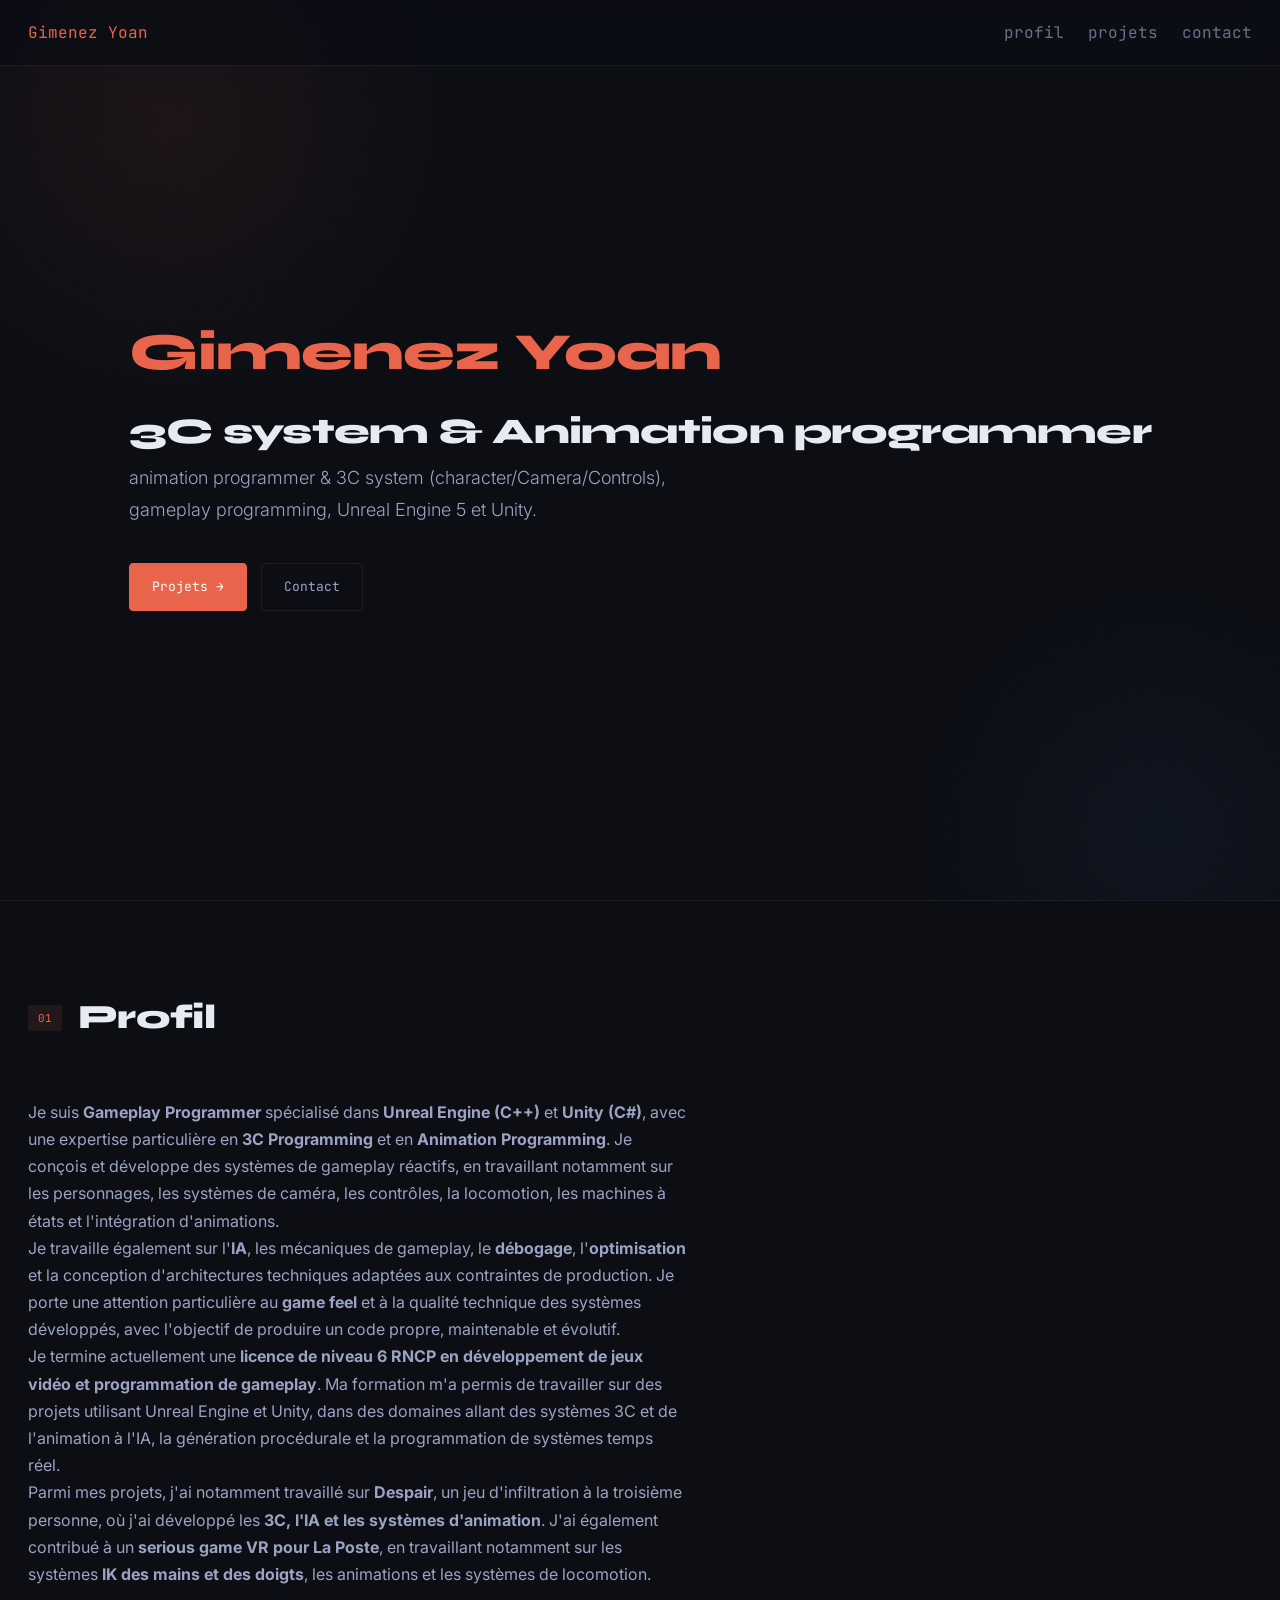
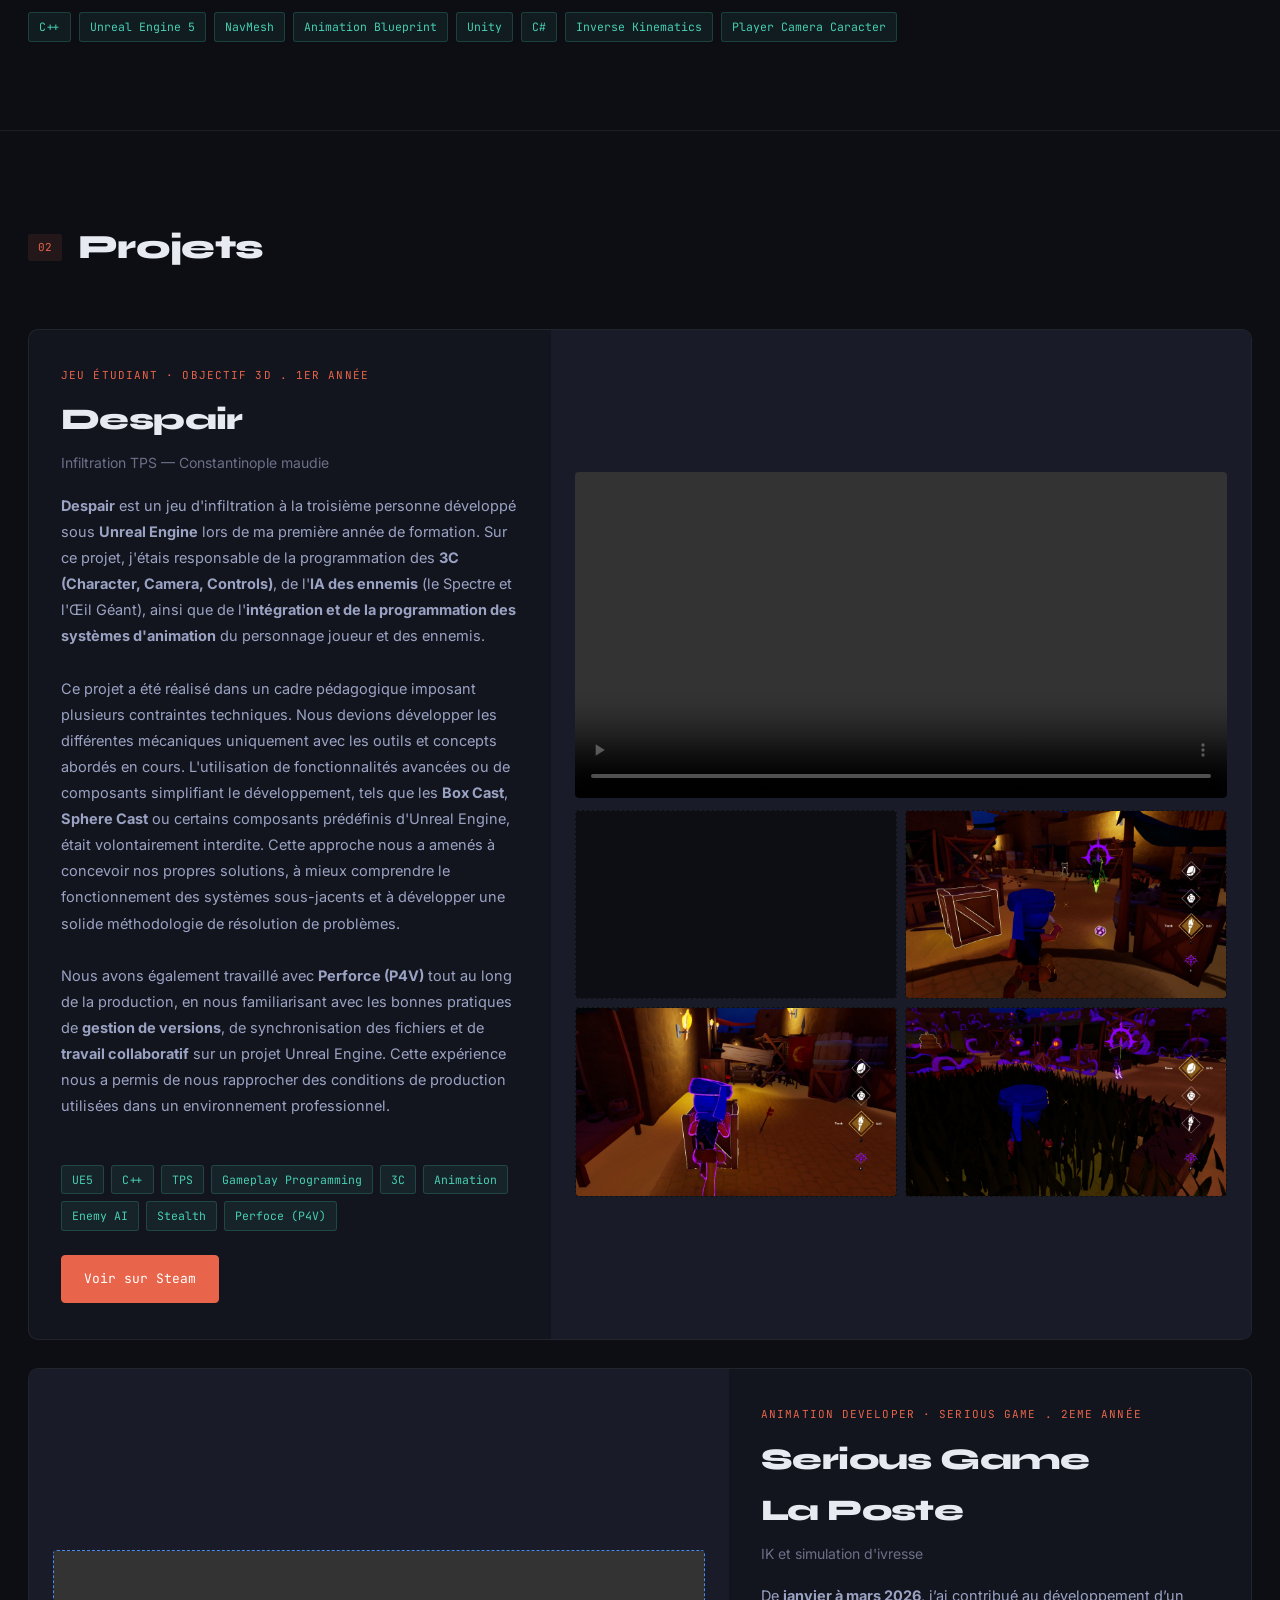
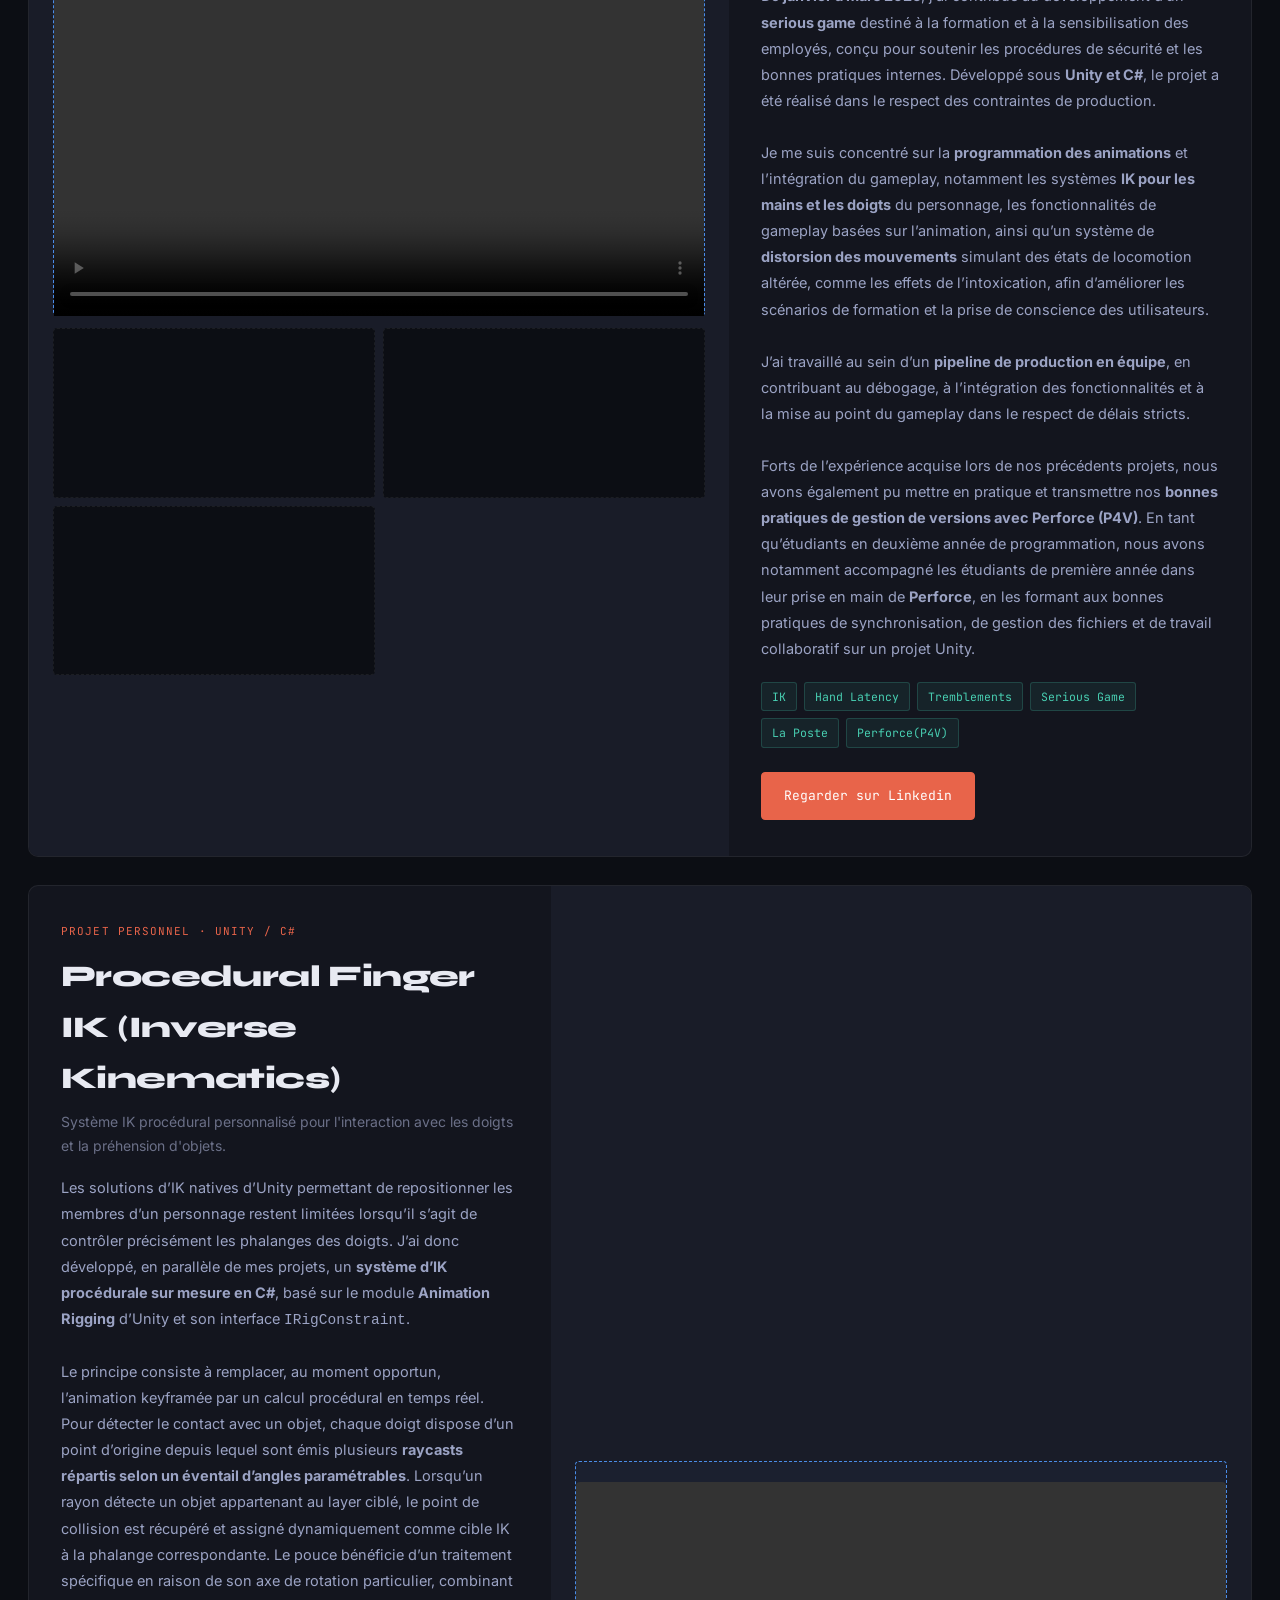
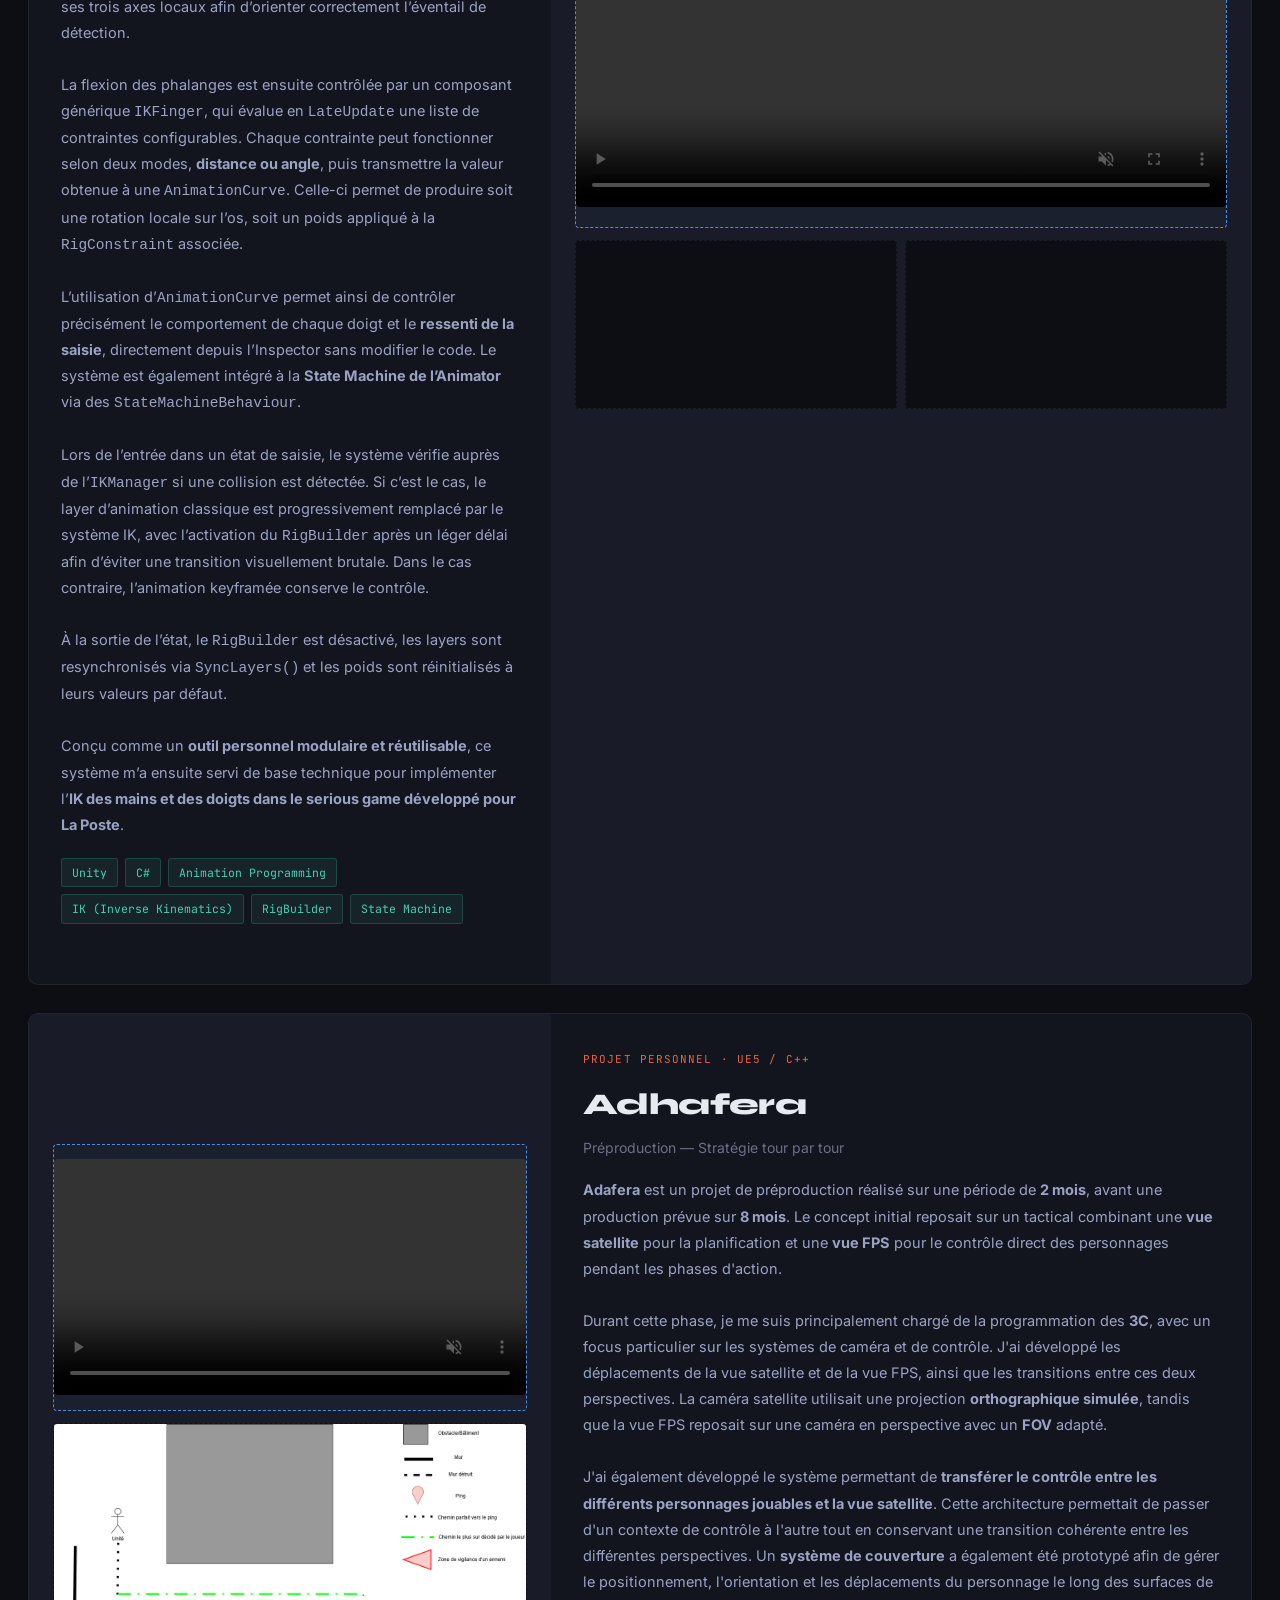
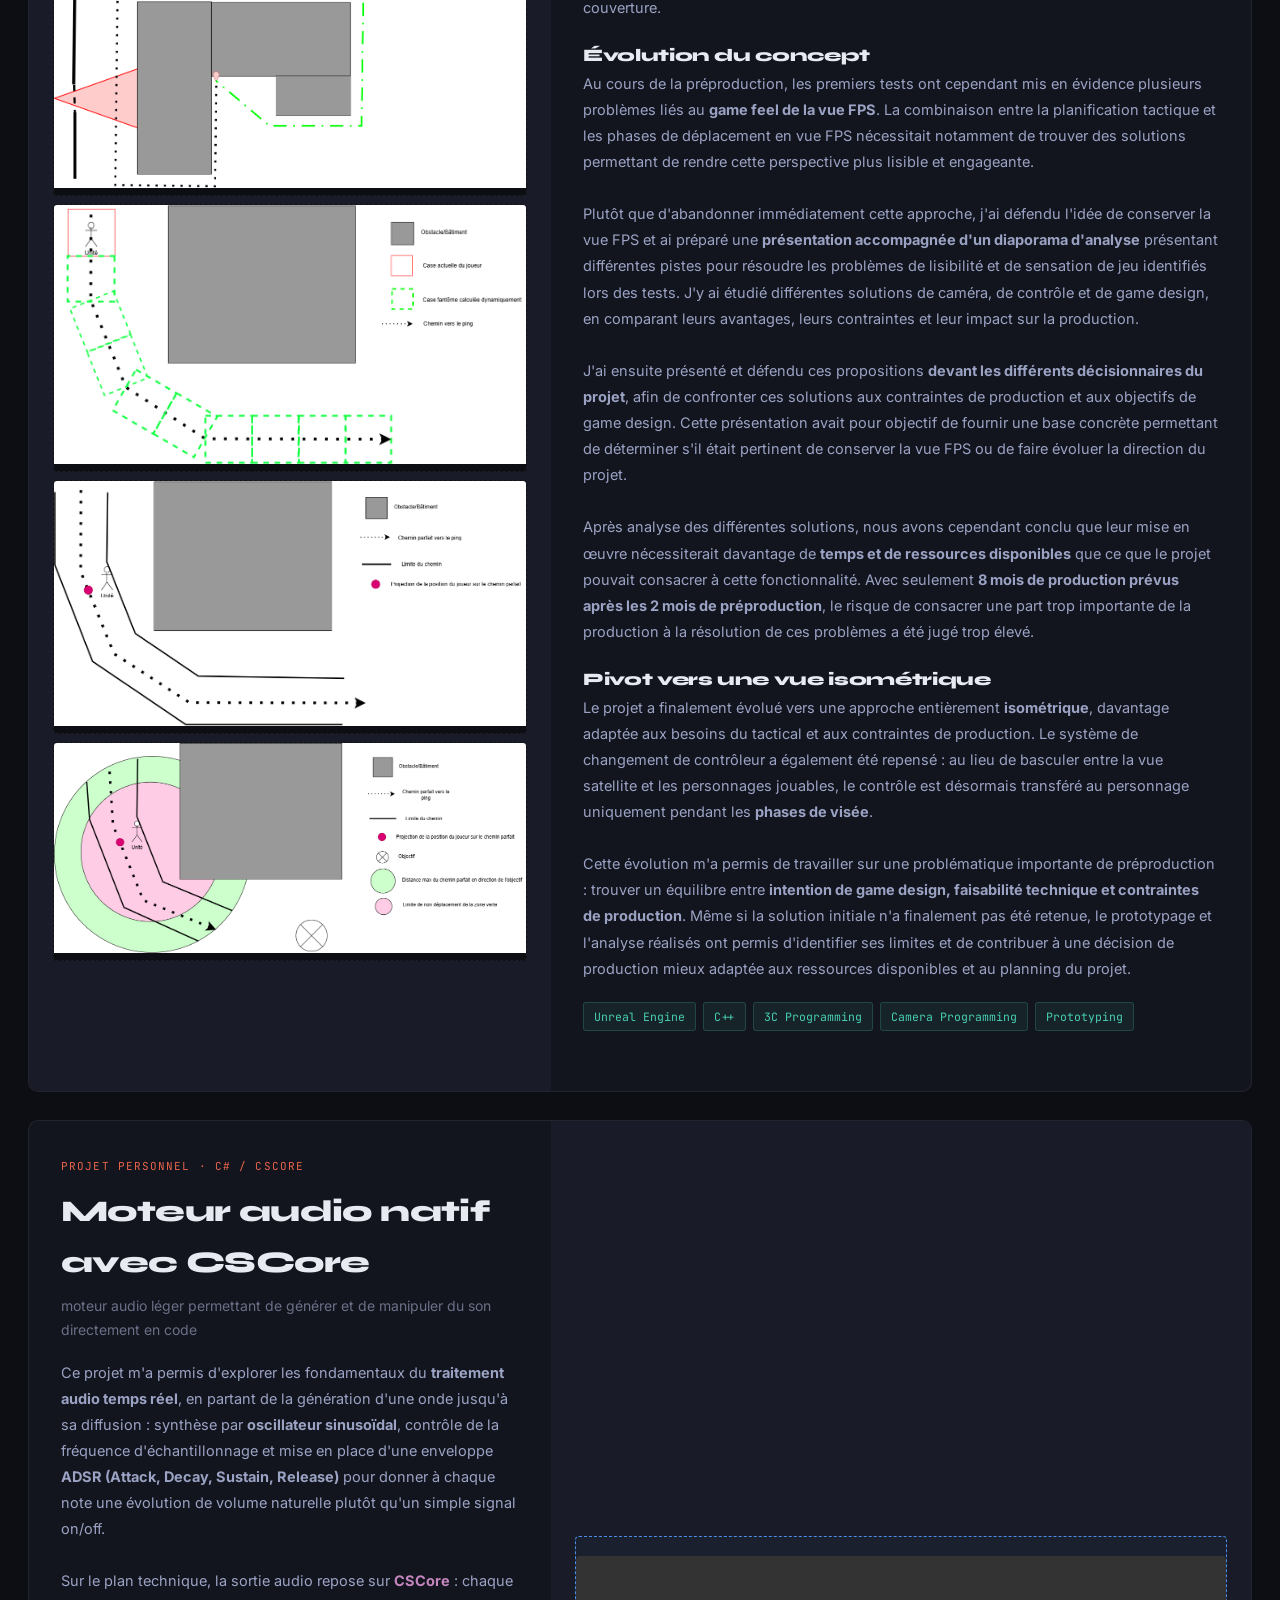
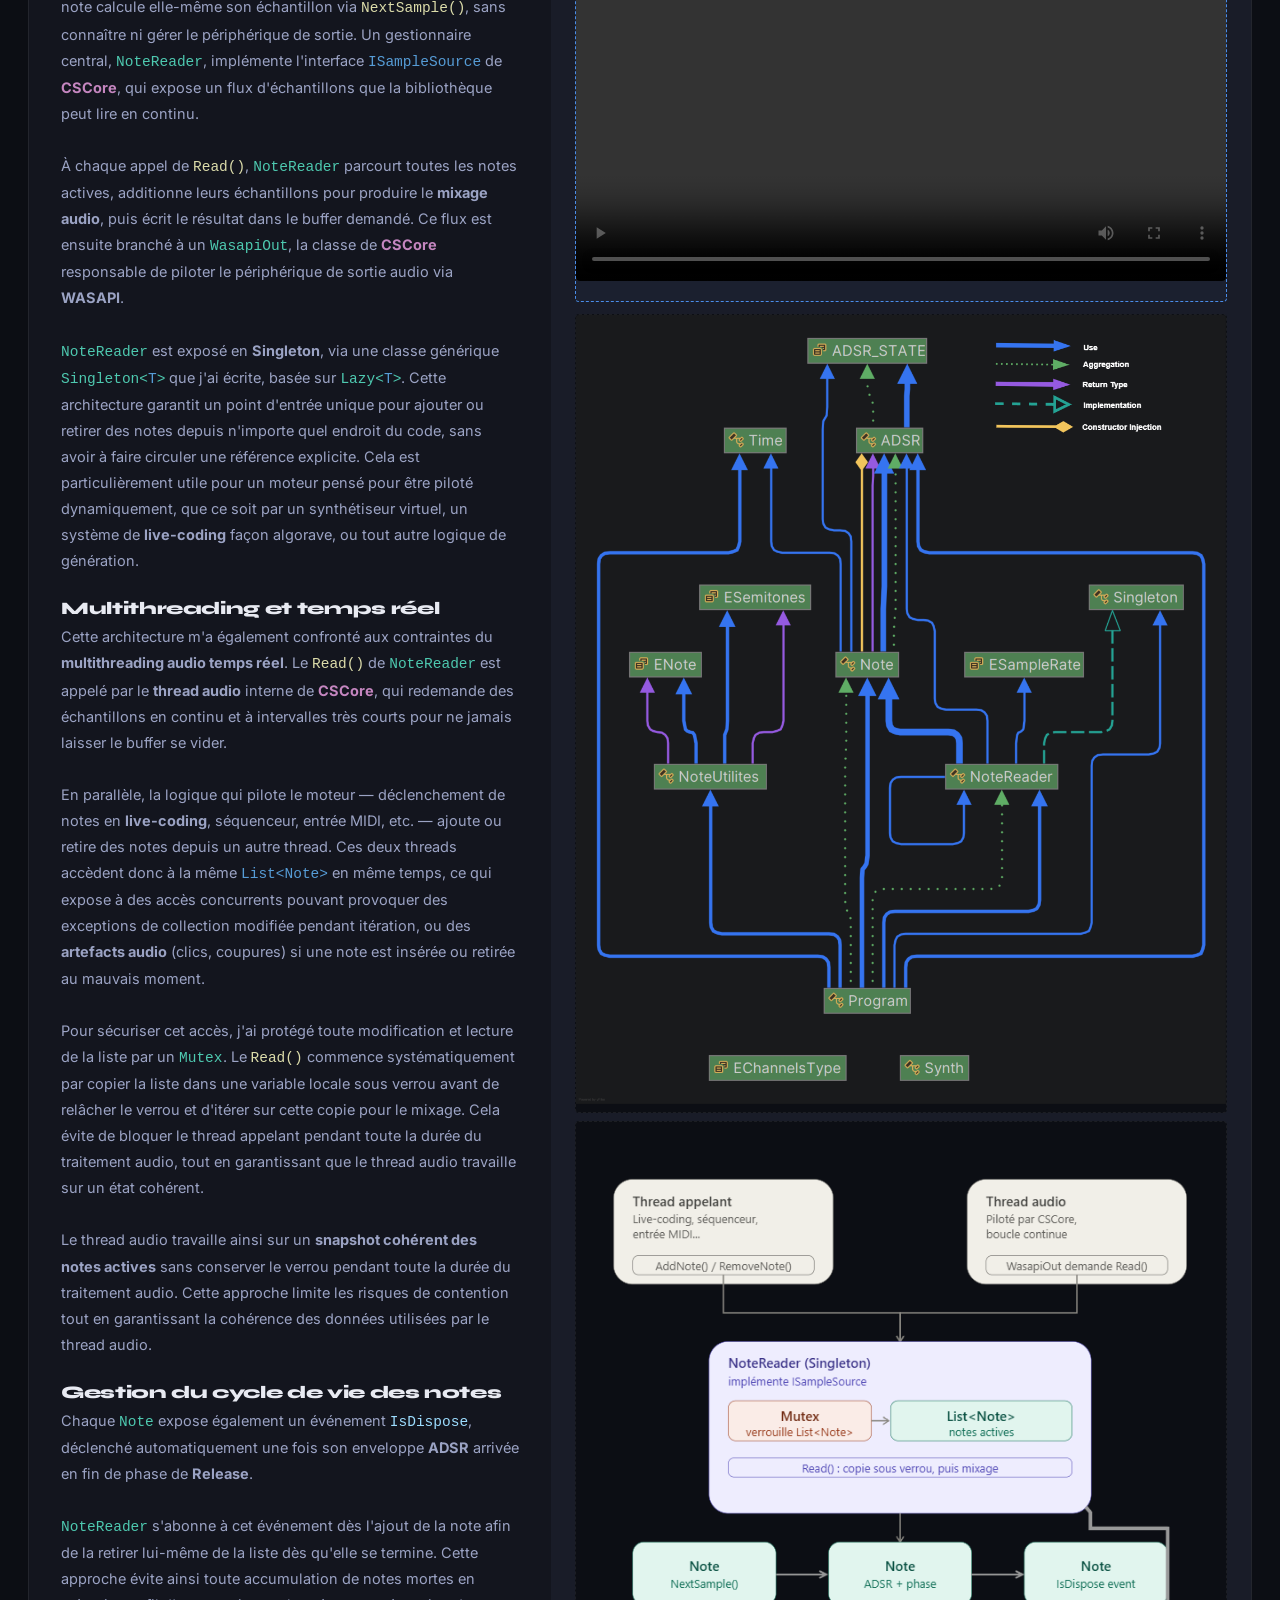
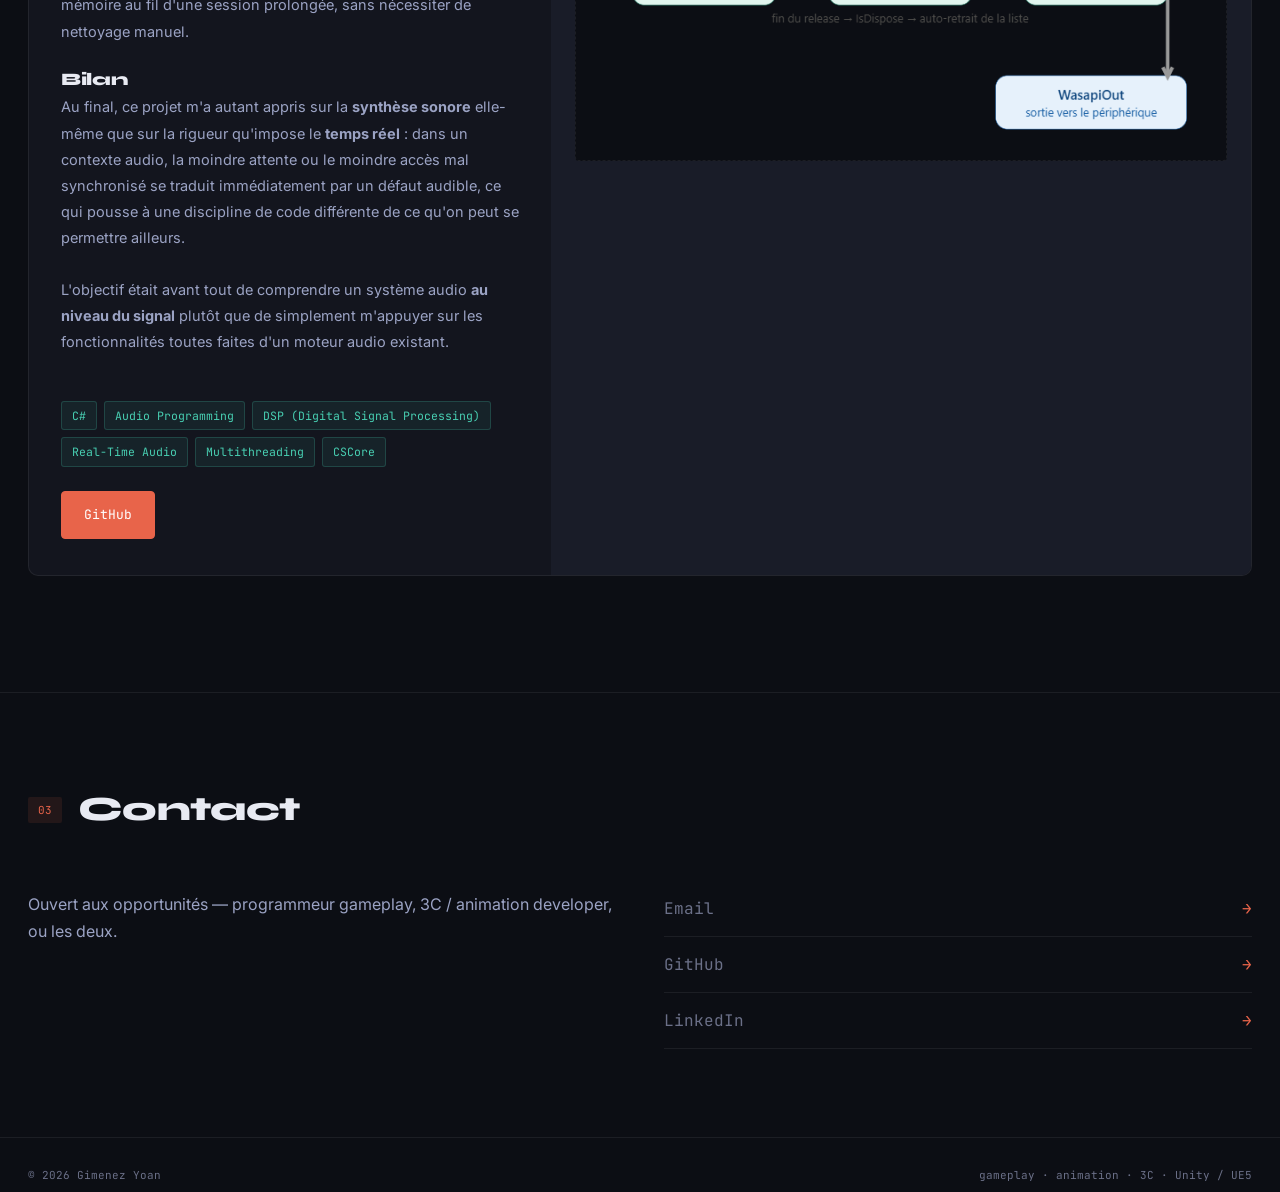
==== commit 6c8b878f: "Update index.html" ====
--- a/index.html
+++ b/index.html
@@ -142,7 +142,7 @@
     <!-- <p class="hero-type">// gameplay · animation · 3C systems</p> -->
     <h1><em>Gimenez Yoan</em></h1>
     <p style="font-size: clamp(22px, 3vw, 36px); font-family: 'Syne', sans-serif; font-weight: 800; letter-spacing: -.02em; margin-top: 8px;">3C system &amp; Animation programmer</p>
-    <p class="hero-desc">animation programmer &amp; 3C system (character/Camera/Controller), gameplay programming, Unreal Engine 5 et Unity.</p>
+    <p class="hero-desc">animation programmer &amp; 3C system (character/Camera/Controls), gameplay programming, Unreal Engine 5 et Unity.</p>
     <div class="hero-cta">
       <a href="#projects" class="btn btn-p">Projets →</a>
       <a href="#contact" class="btn btn-g">Contact</a>
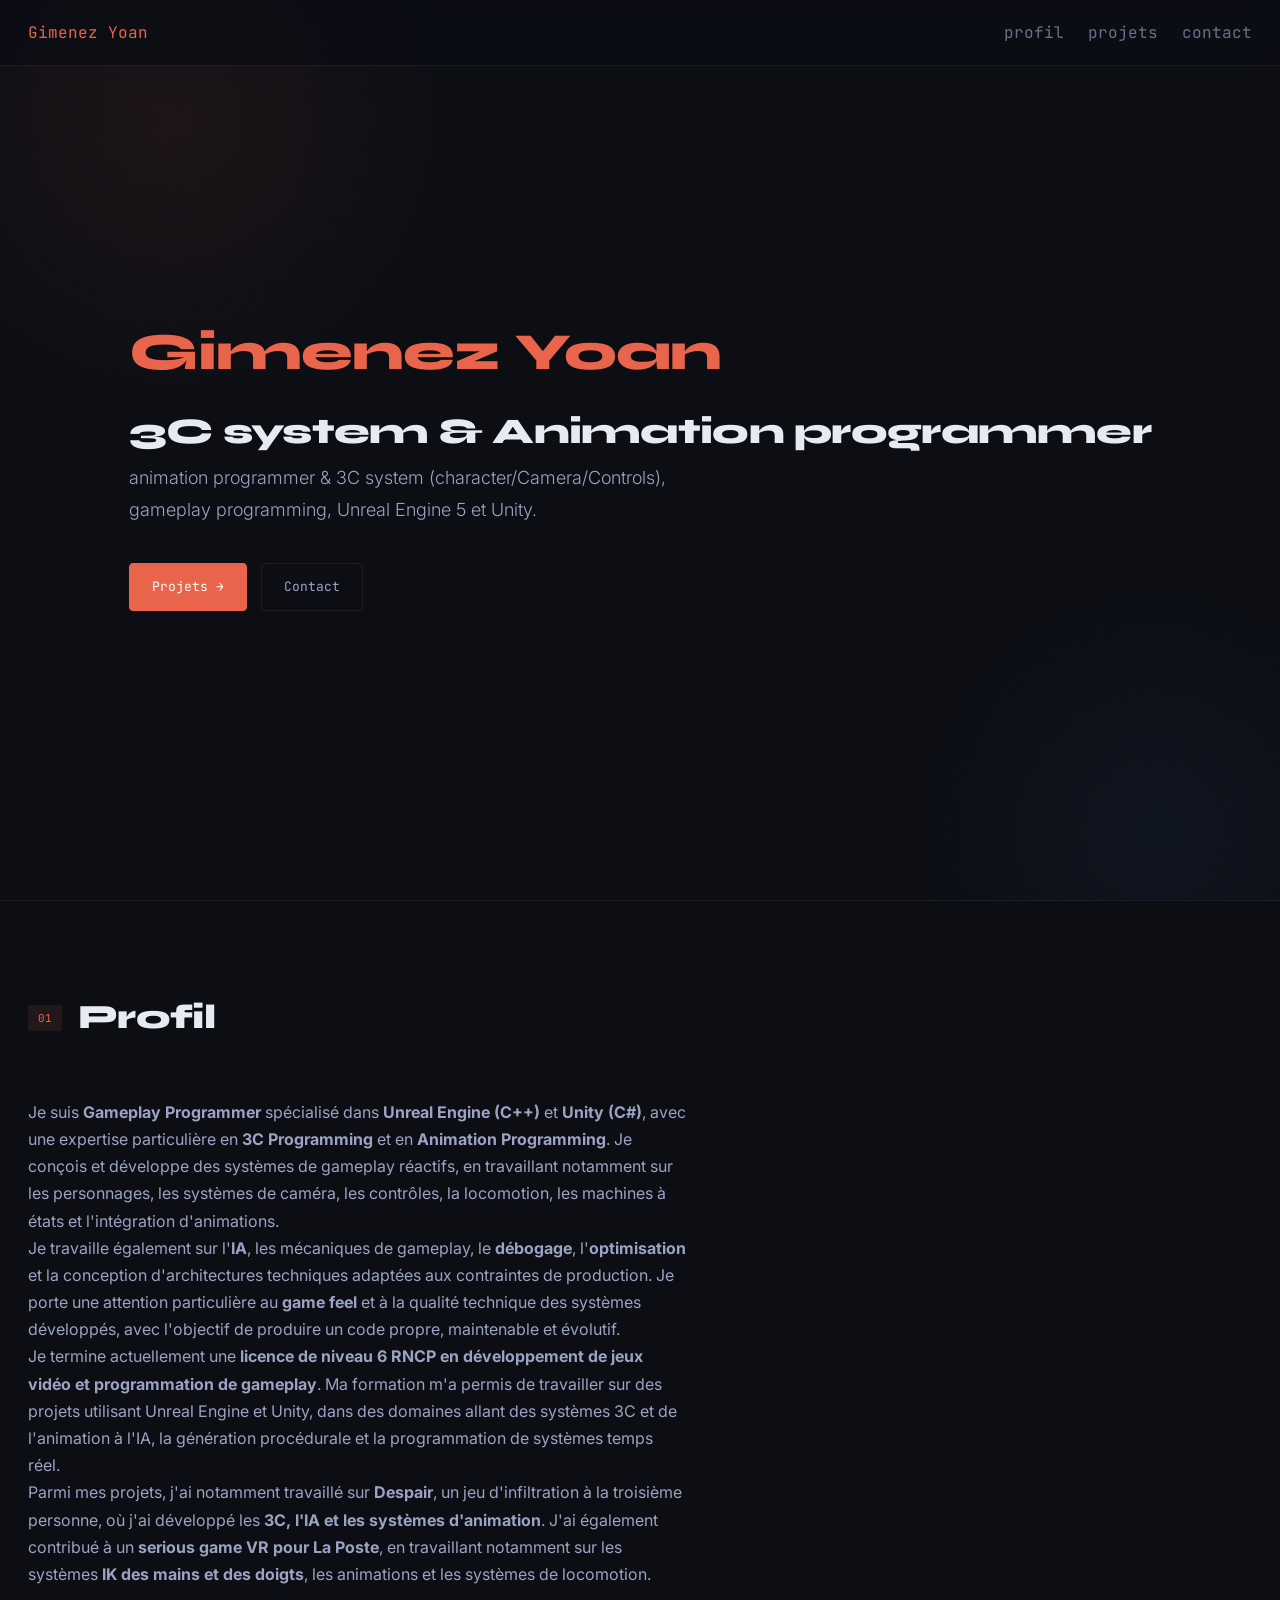
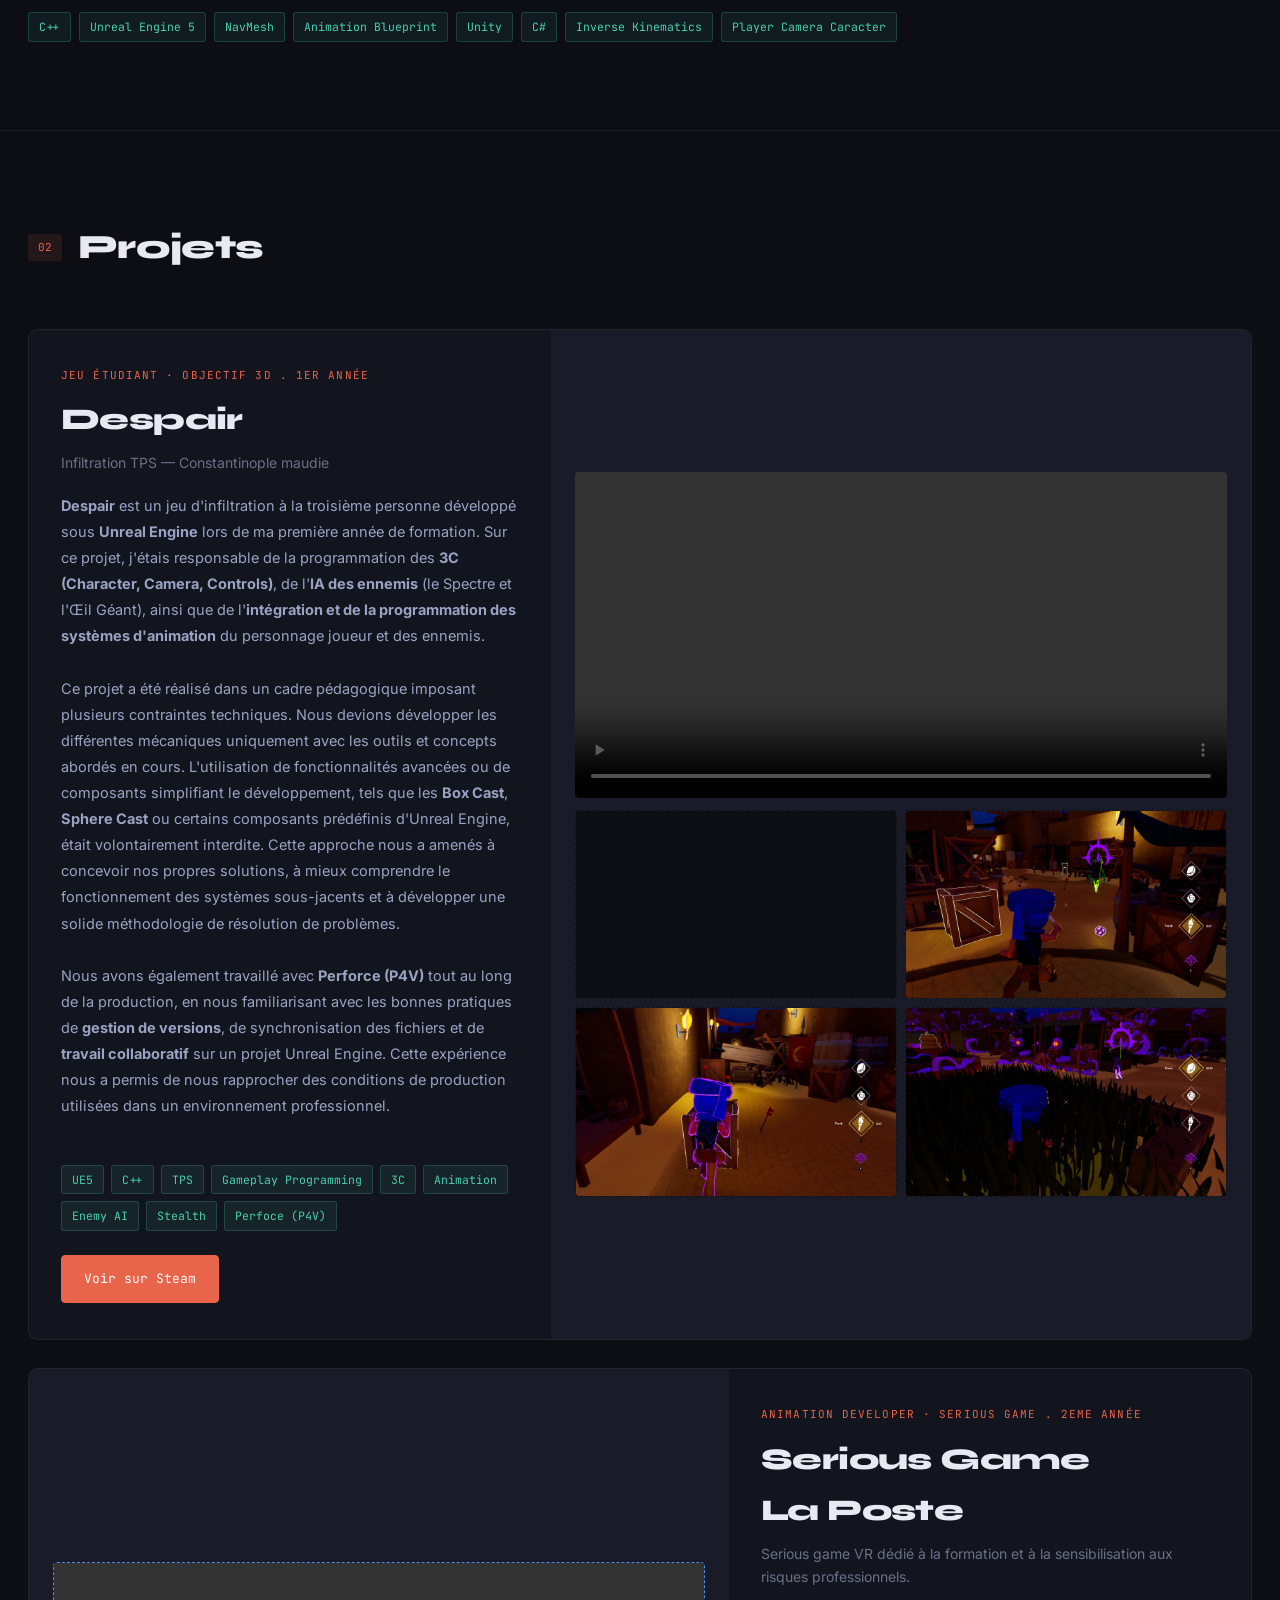
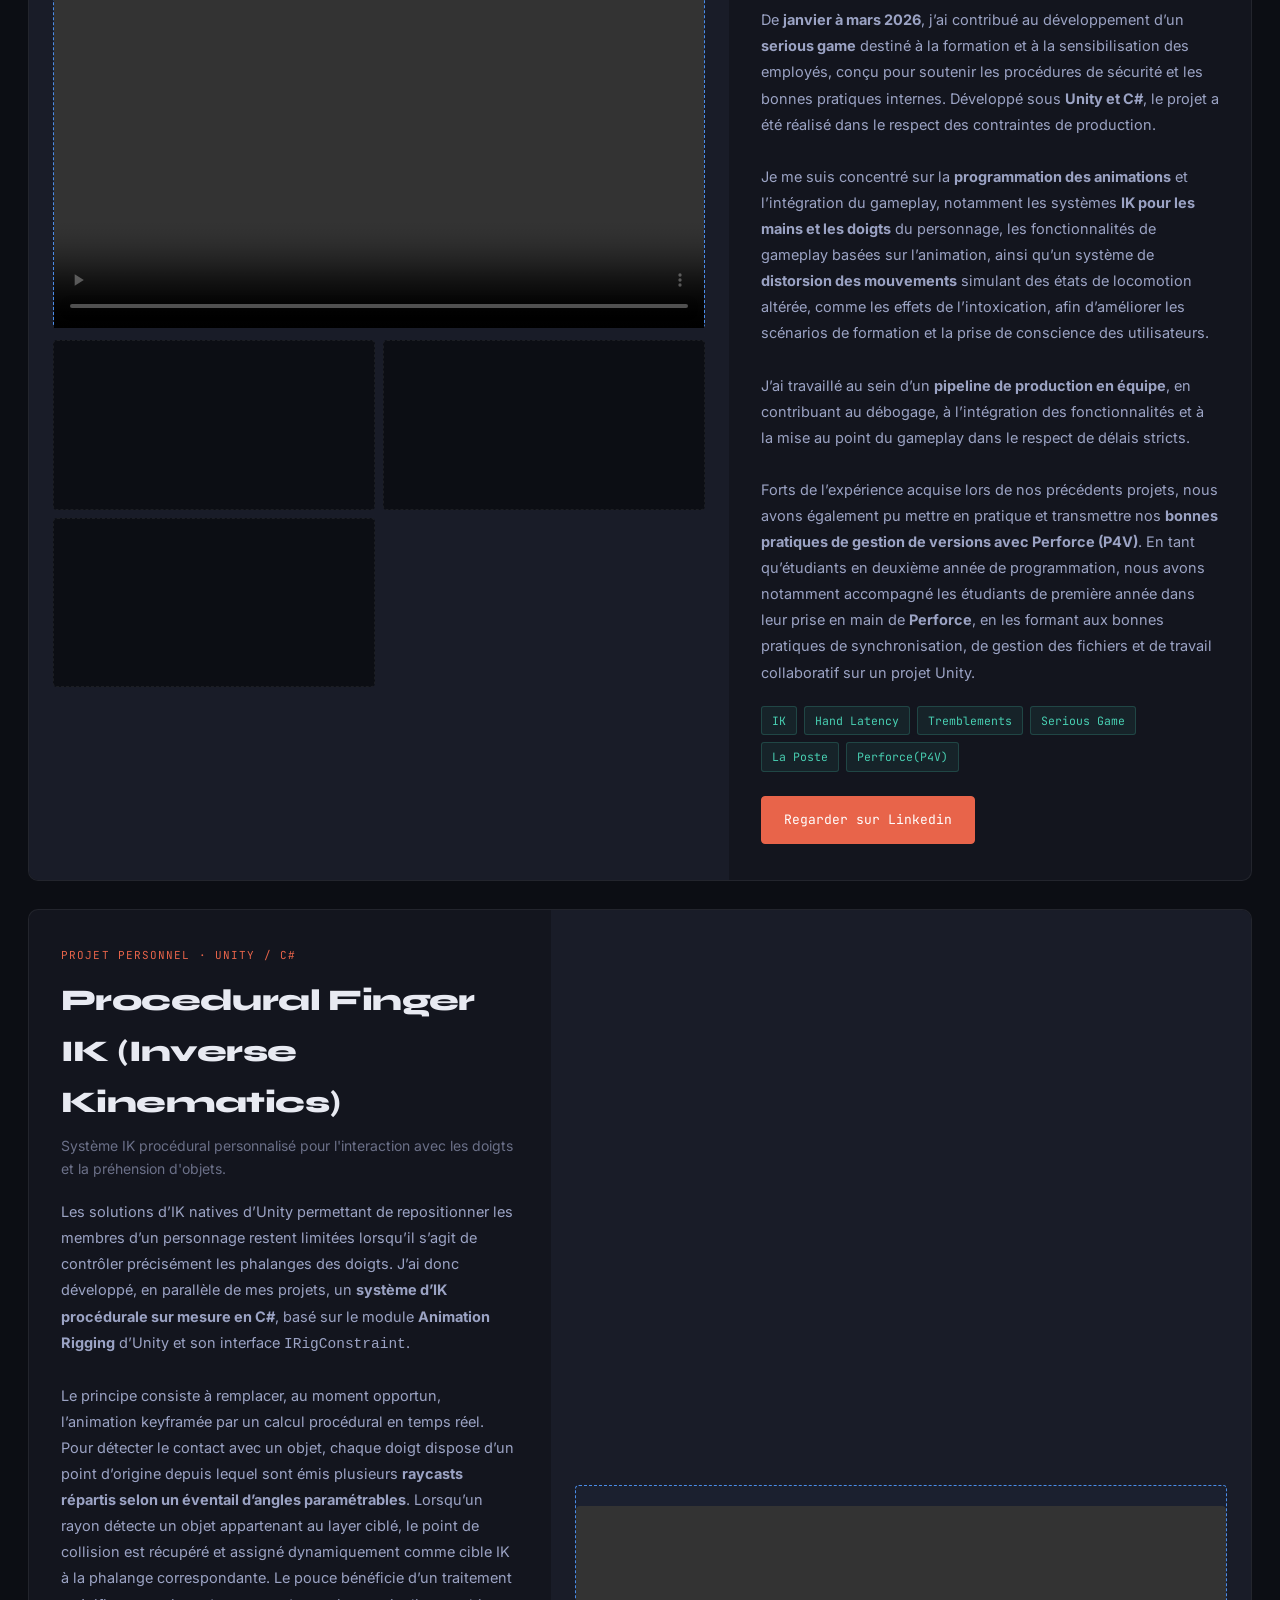
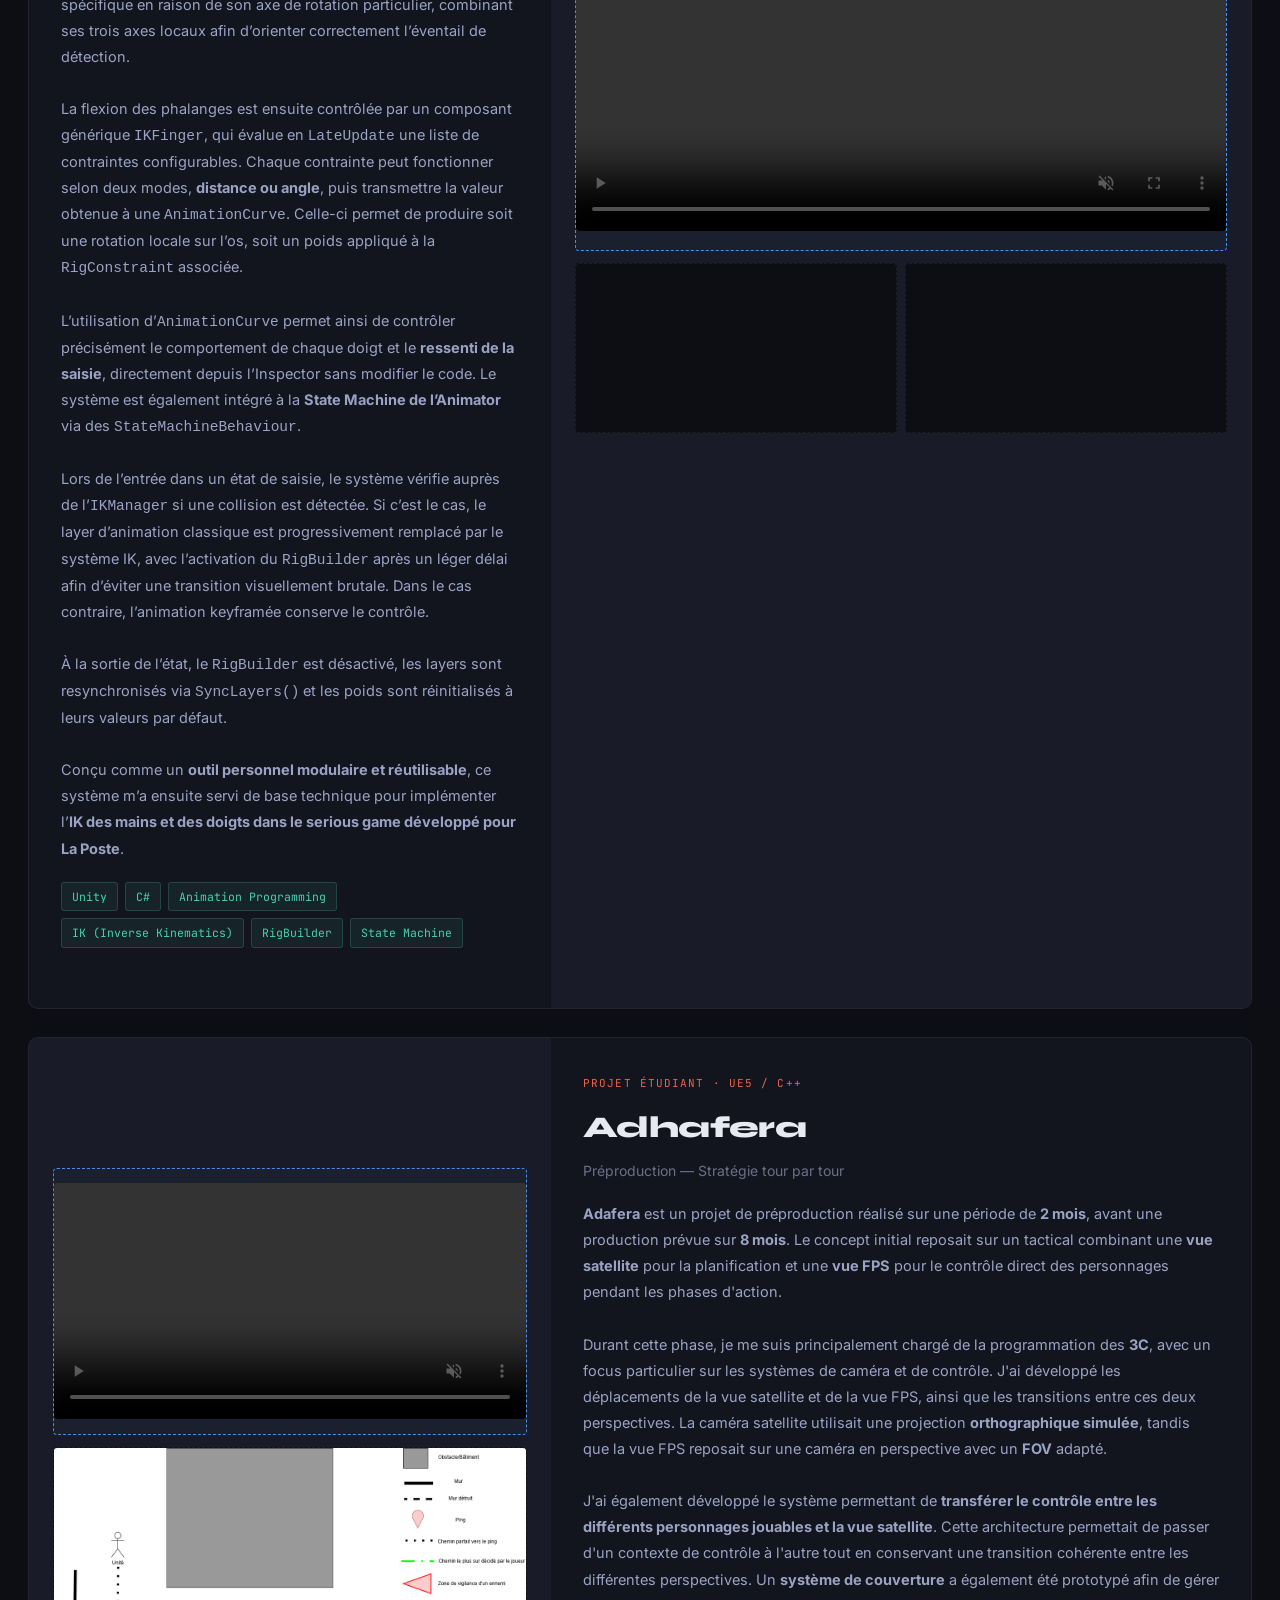
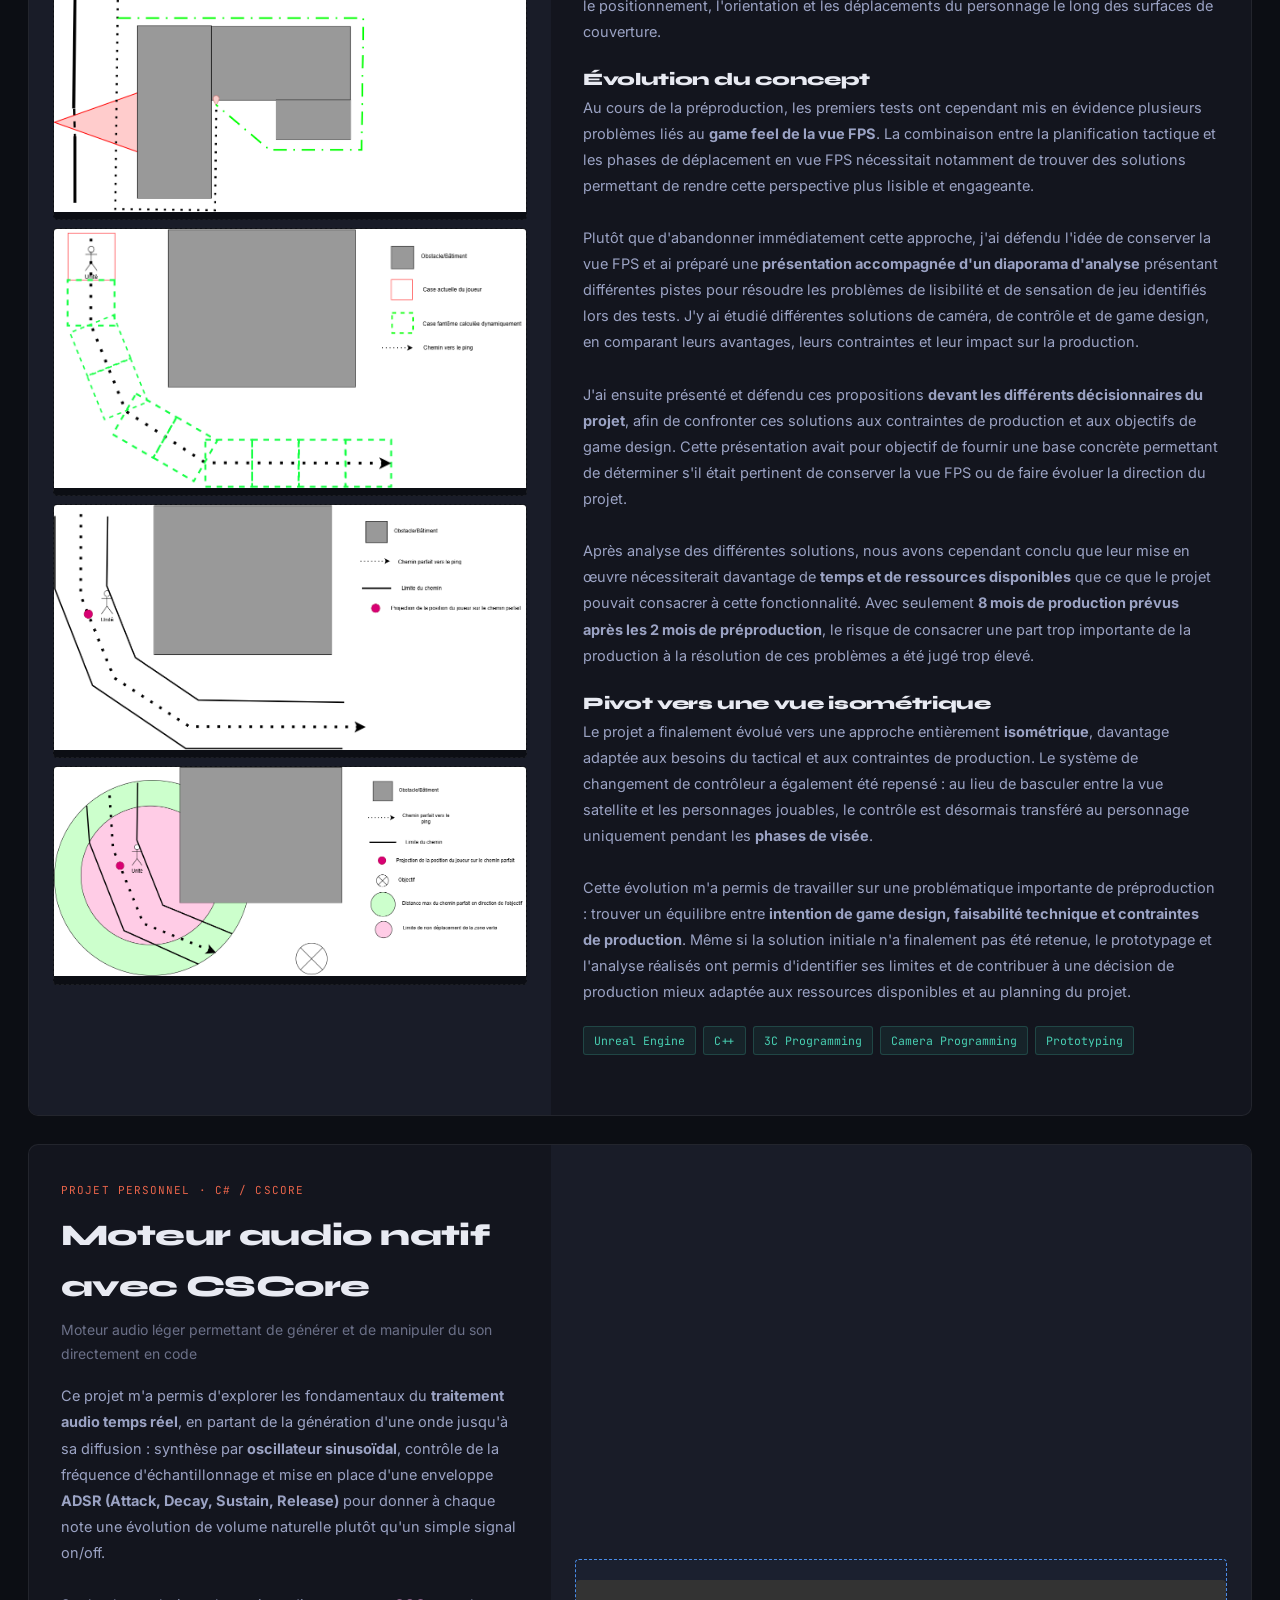
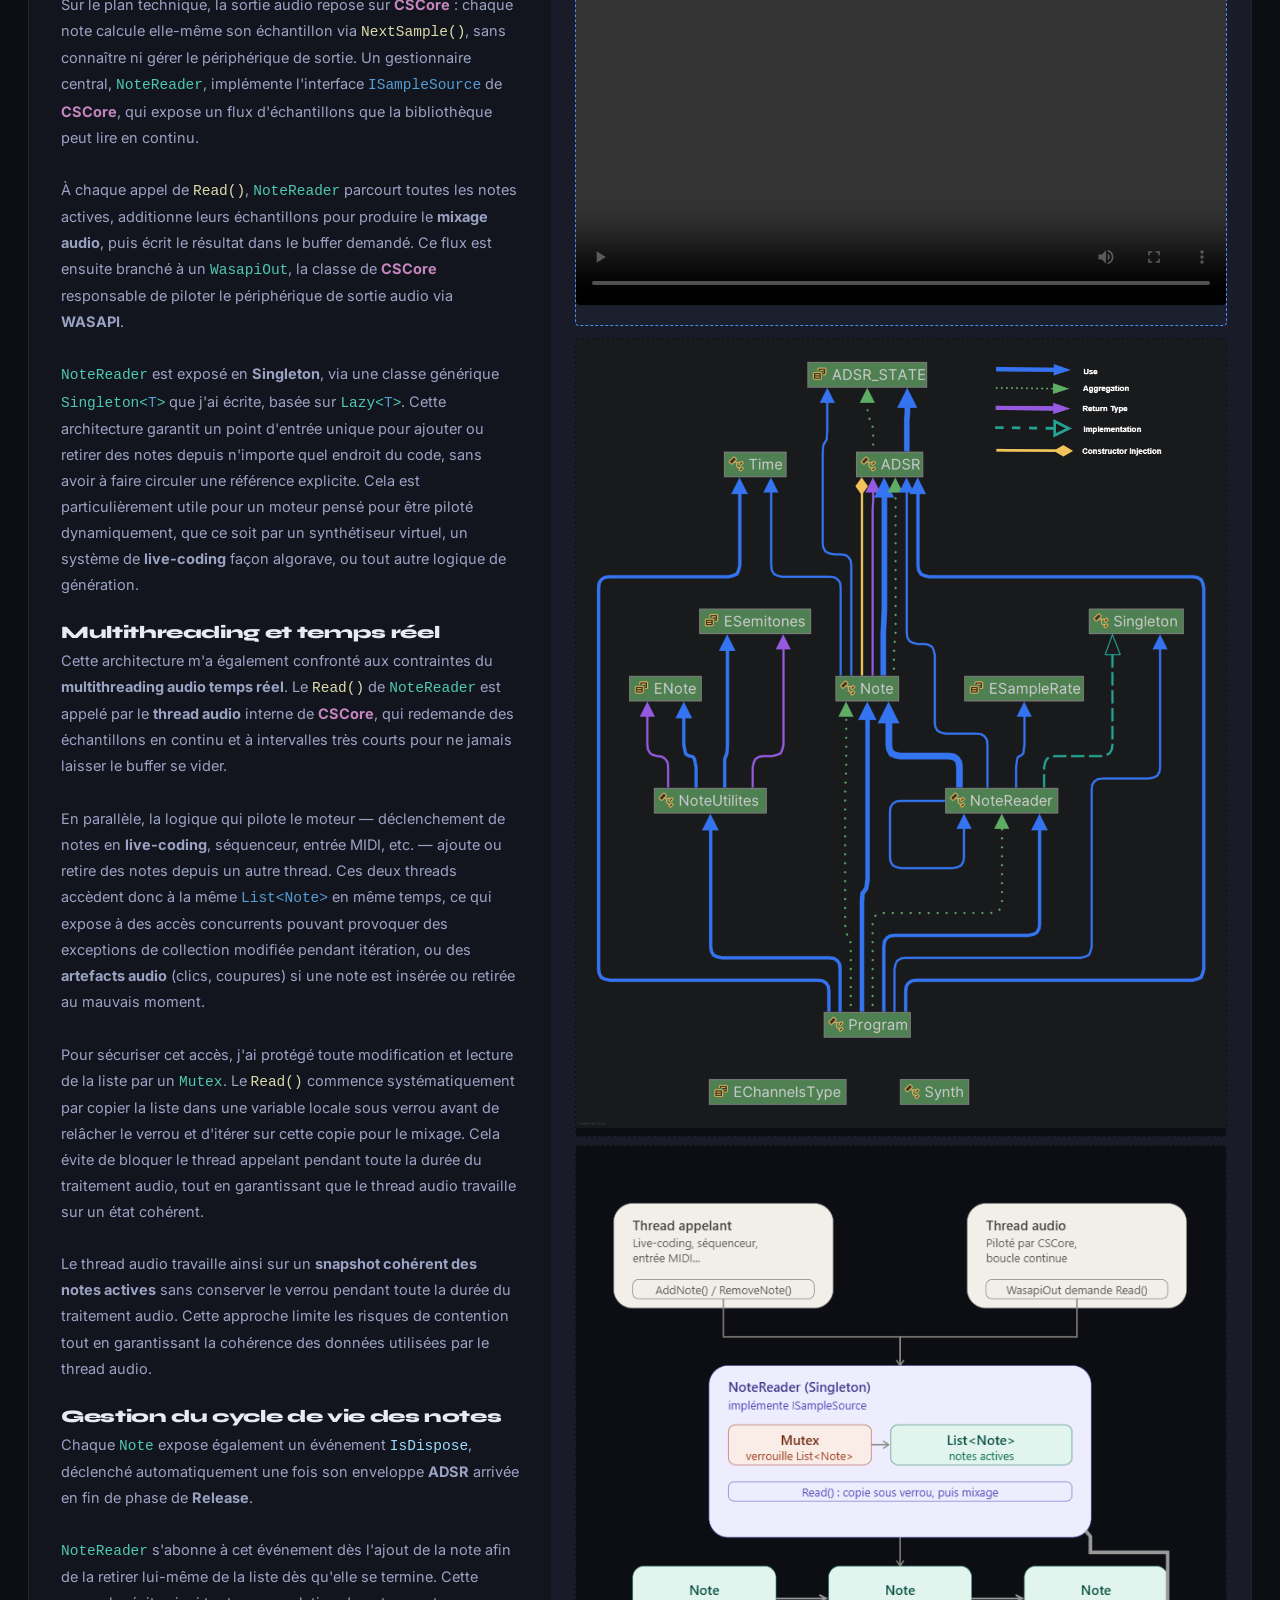
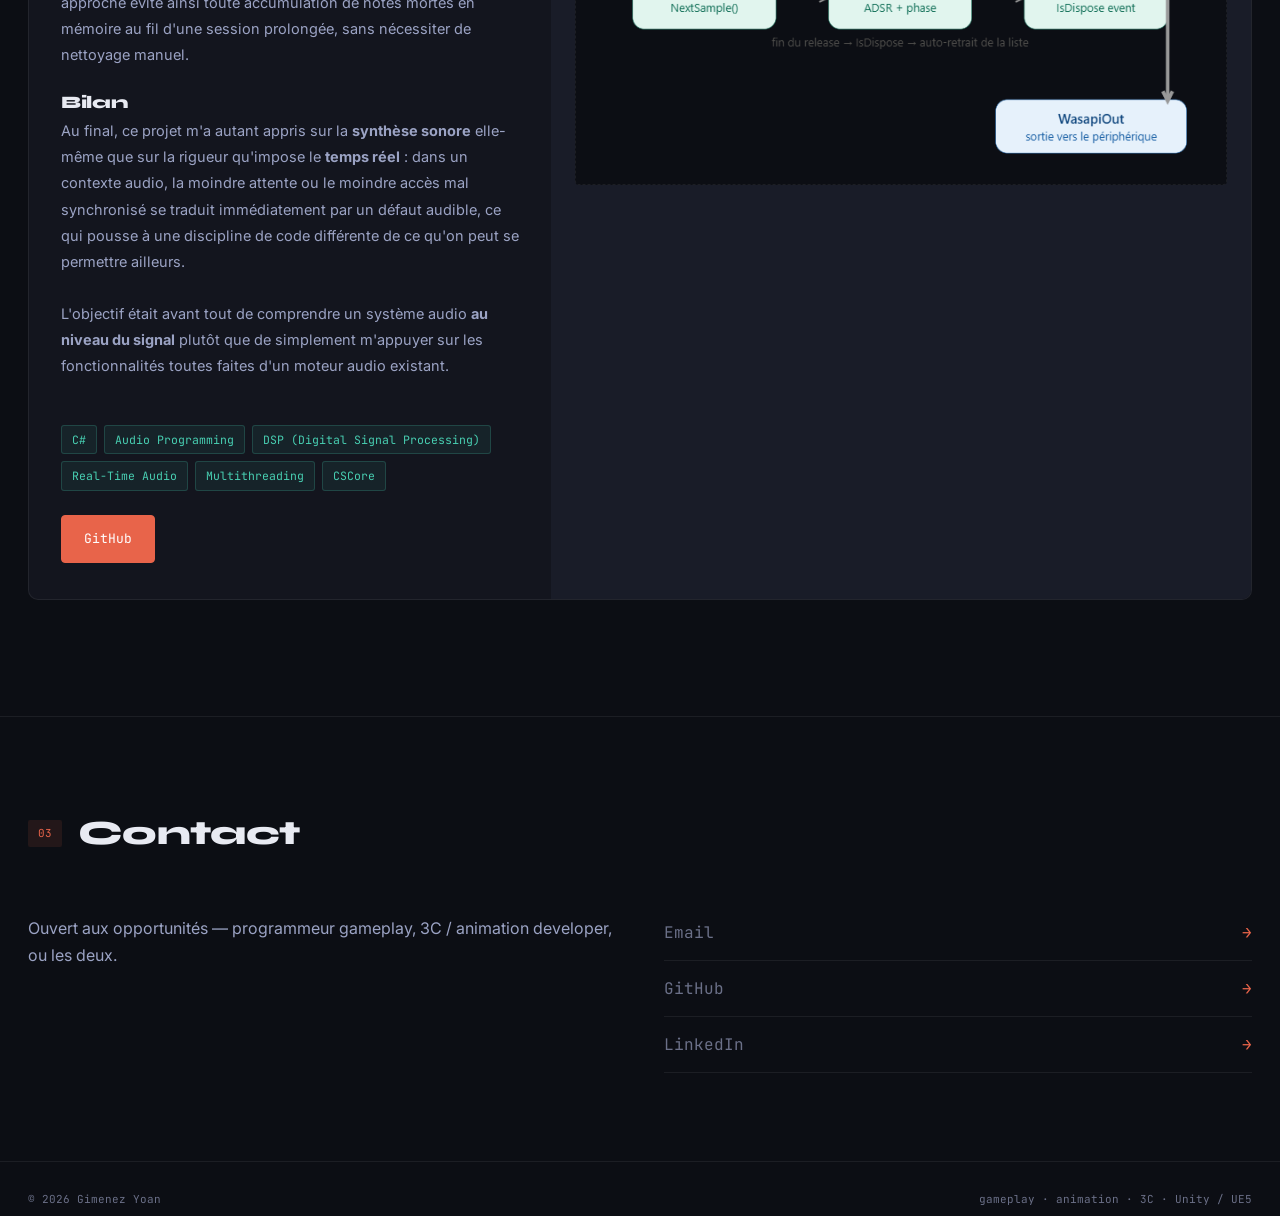
==== commit f5538f87: "correctif" ====
--- a/index.html
+++ b/index.html
@@ -266,7 +266,7 @@
     <div class="pb">
       <p class="prole">Animation Developer · Serious Game . 2eme Année</p>
       <h3 class="ptitle">Serious Game<br>La Poste</h3>
-      <p class="psub">IK et simulation d'ivresse</p>
+      <p class="psub">Serious game VR dédié à la formation et à la sensibilisation aux risques professionnels.</p>
       <p class="pdesc">
         De <strong>janvier à mars 2026</strong>, j’ai contribué au développement d’un
         <strong>serious game</strong> destiné à la formation et à la sensibilisation des employés,
@@ -393,7 +393,7 @@
       </div>
     </div>
     <div class="pb">
-      <p class="prole">Projet personnel · UE5 / C++</p>
+      <p class="prole">Projet étudiant · UE5 / C++</p>
       <h3 class="ptitle">Adhafera</h3>
       <p class="psub">Préproduction — Stratégie tour par tour</p>
       <p class="pdesc">
@@ -469,7 +469,7 @@
     <div class="pb">
       <p class="prole">Projet personnel · C# / CSCore</p>
       <h3 class="ptitle">Moteur audio natif avec CSCore</h3>
-      <p class="psub">moteur audio léger permettant de générer et de manipuler du son directement en code</p>
+      <p class="psub">Moteur audio léger permettant de générer et de manipuler du son directement en code</p>
       <p class="pdesc">
           Ce projet m'a permis d'explorer les fondamentaux du
           <strong>traitement audio temps réel</strong>,
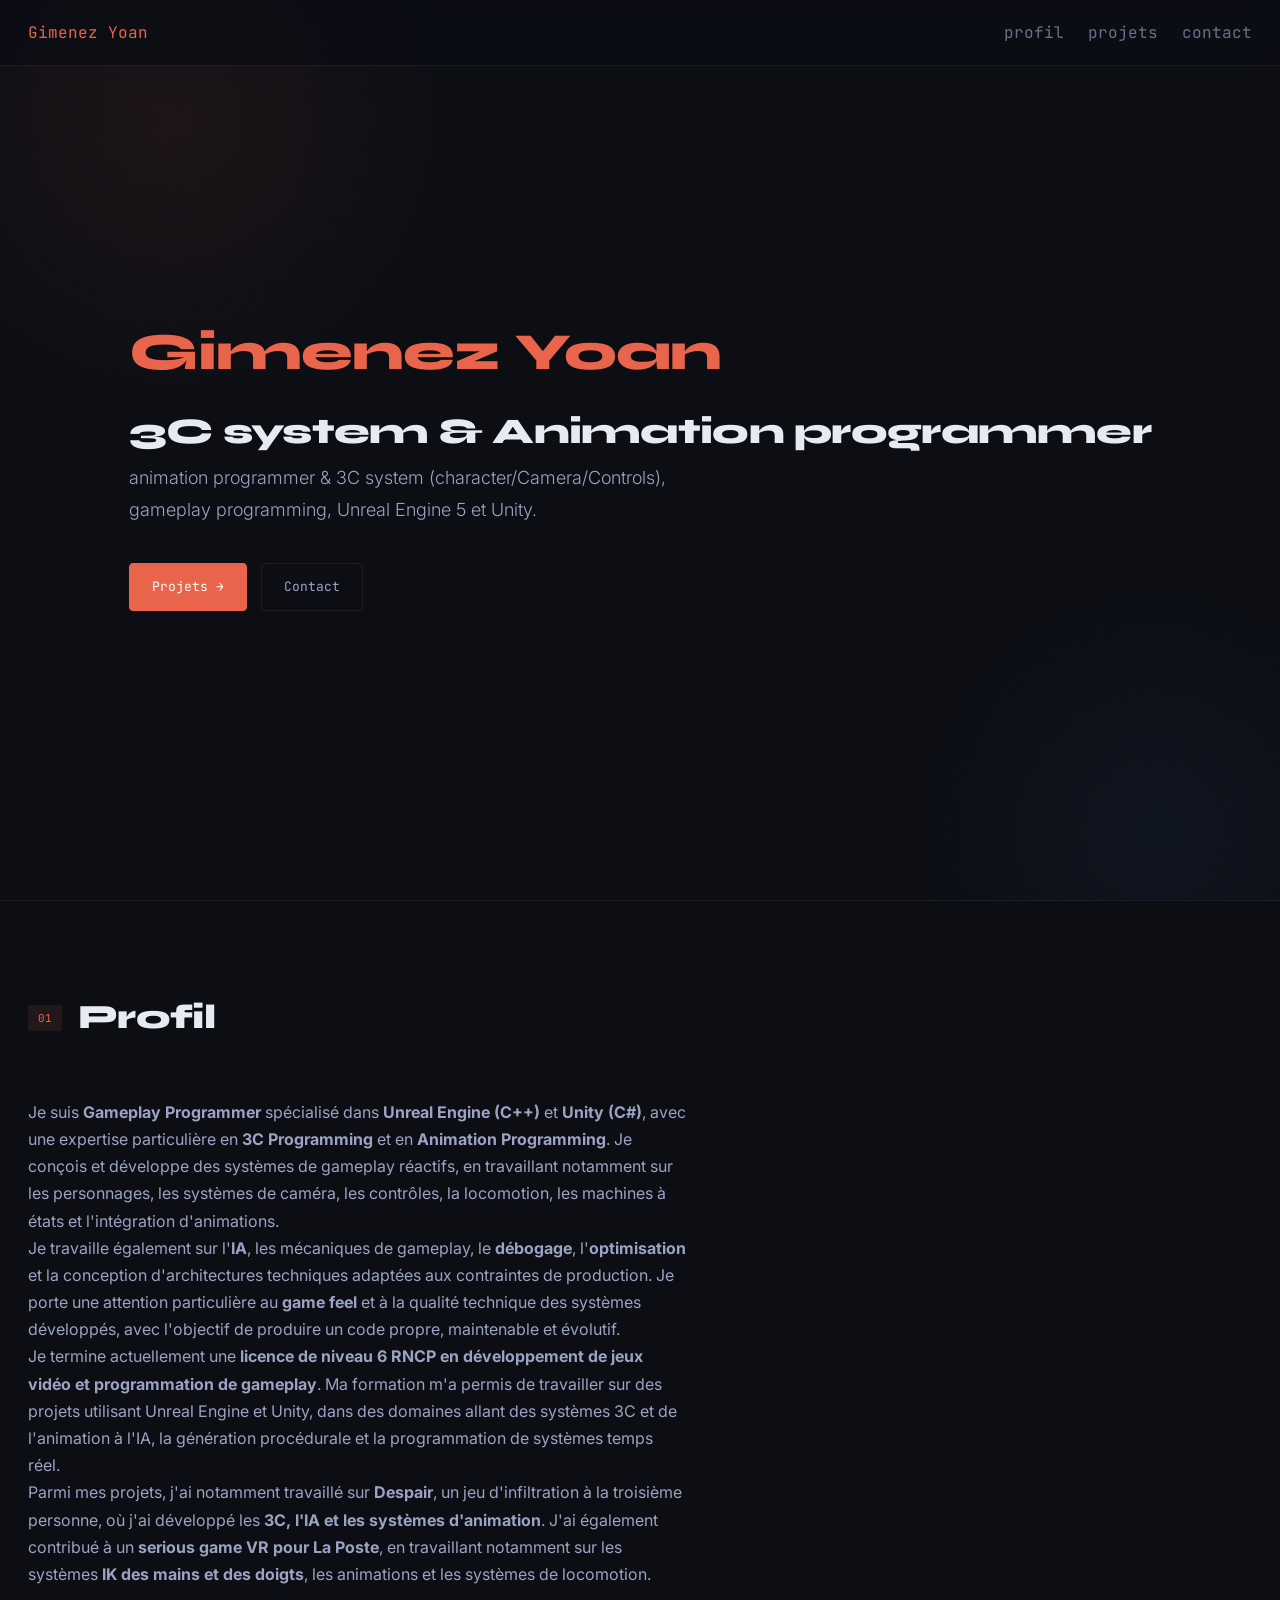
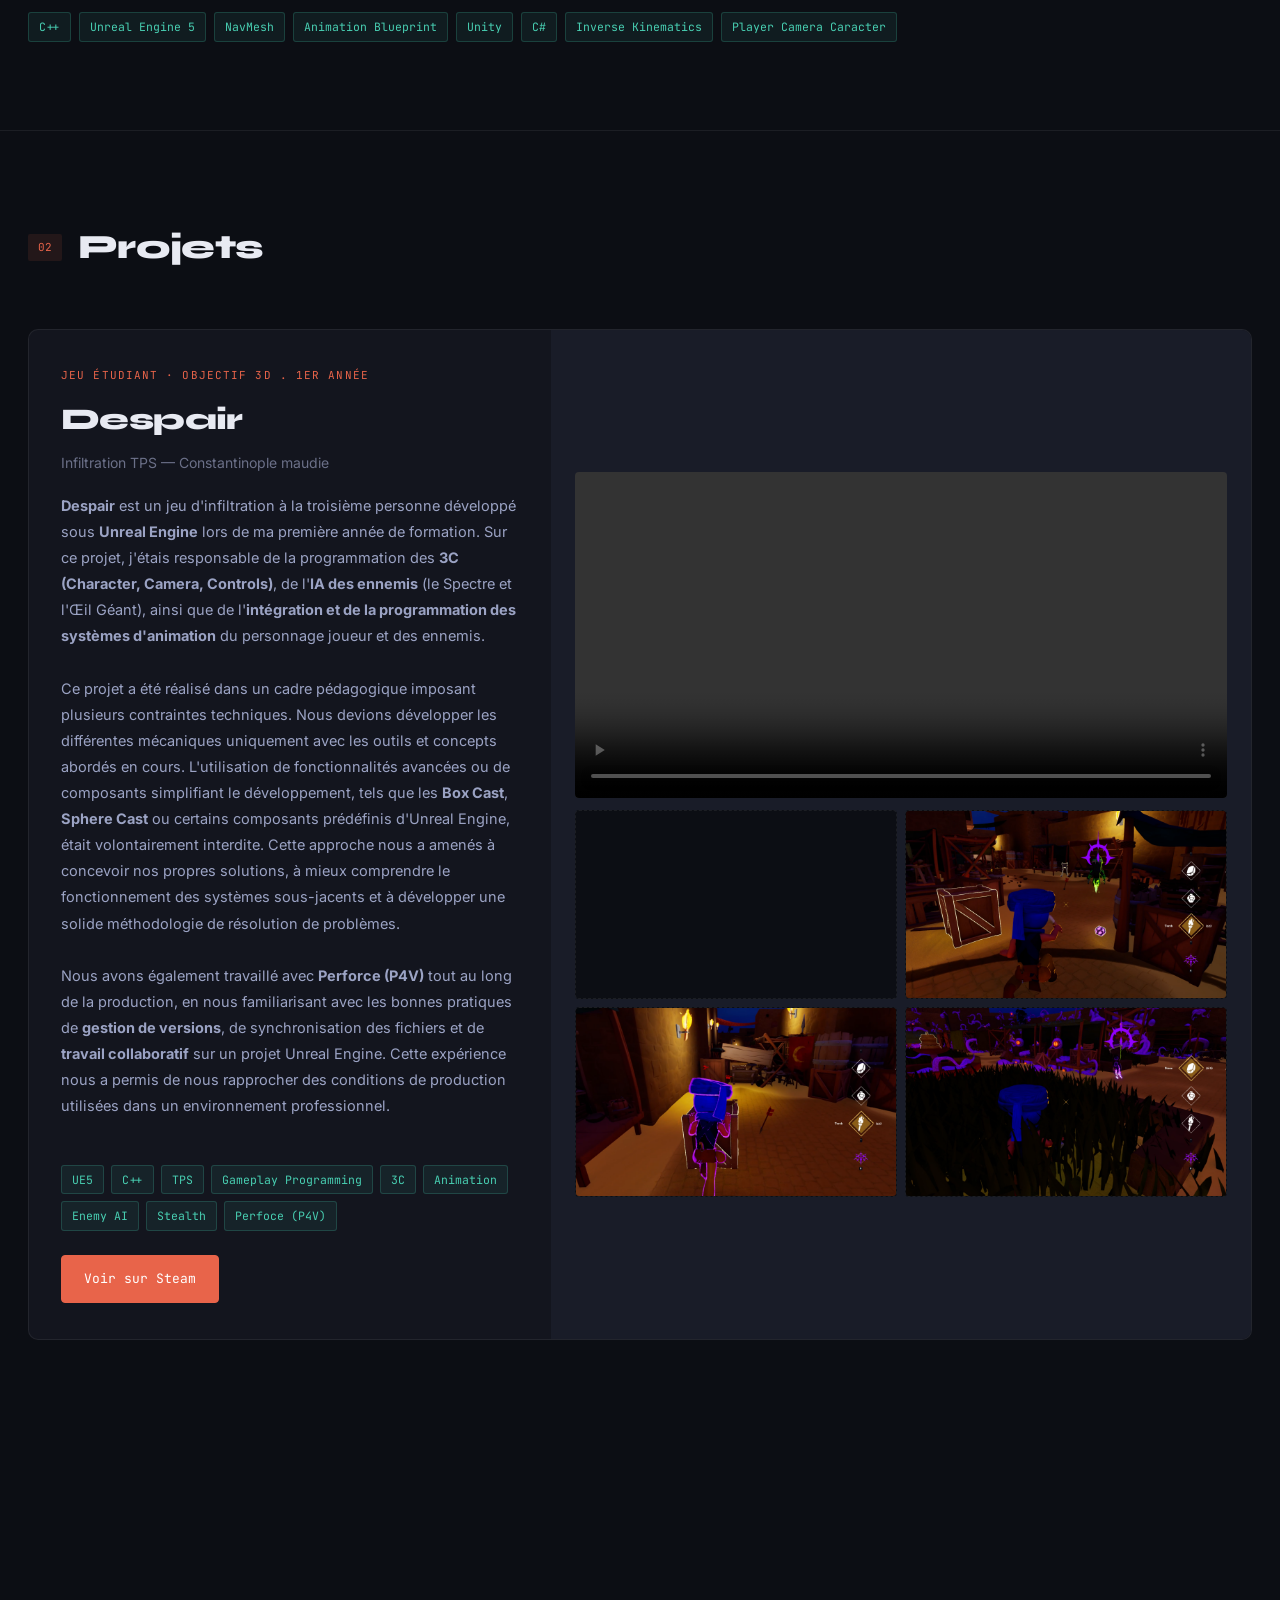
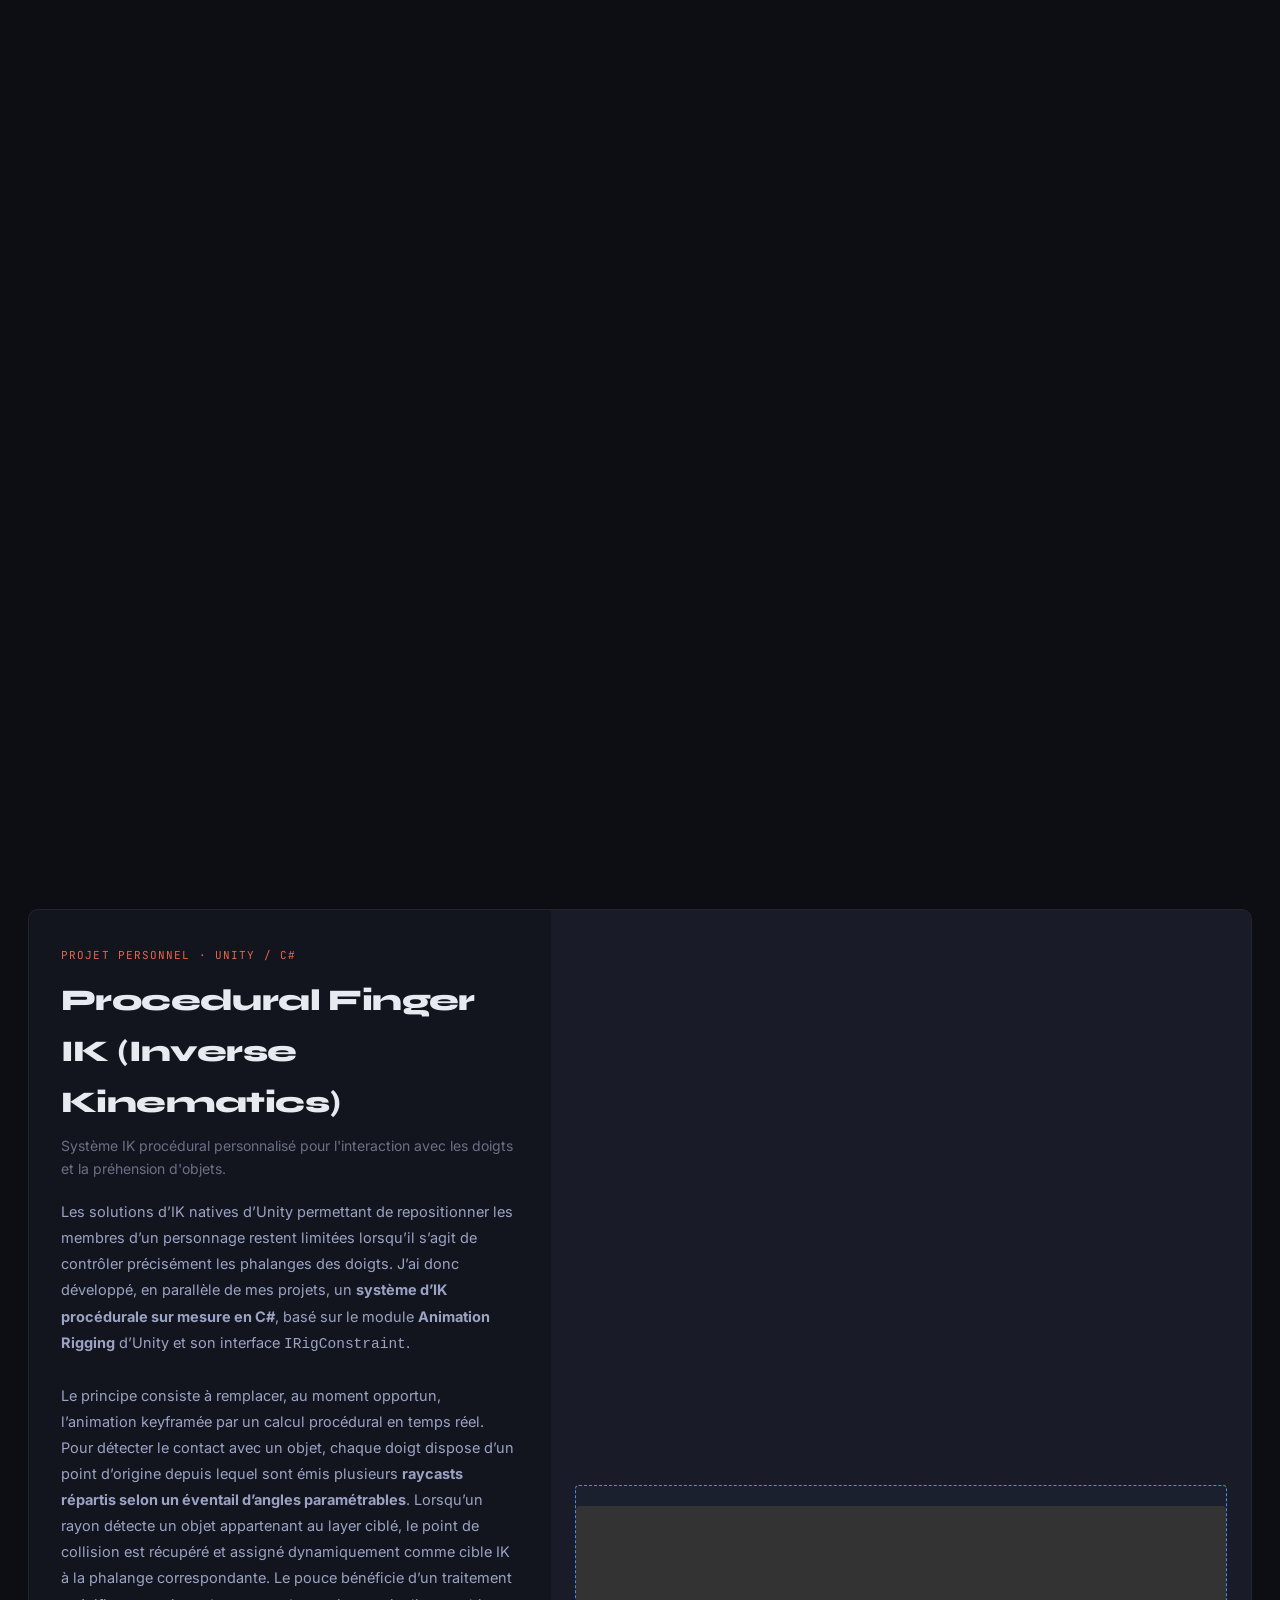
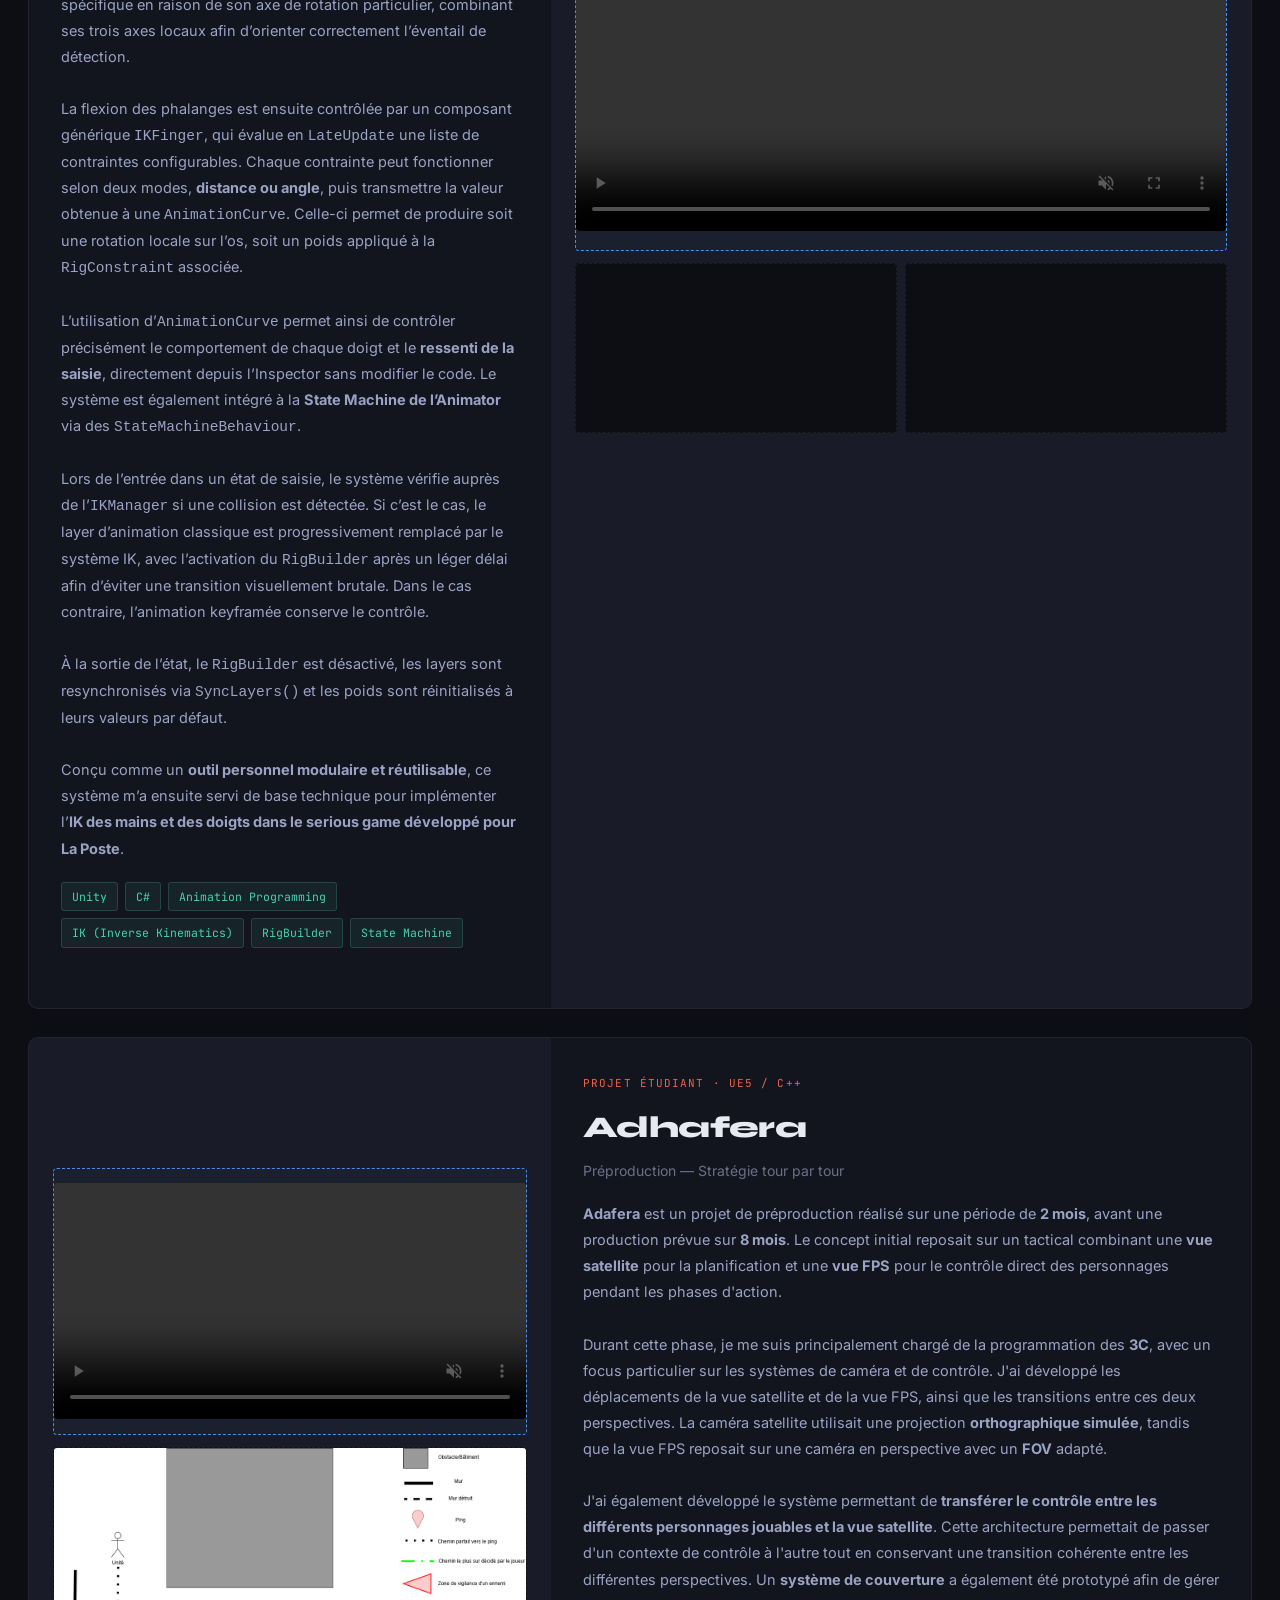
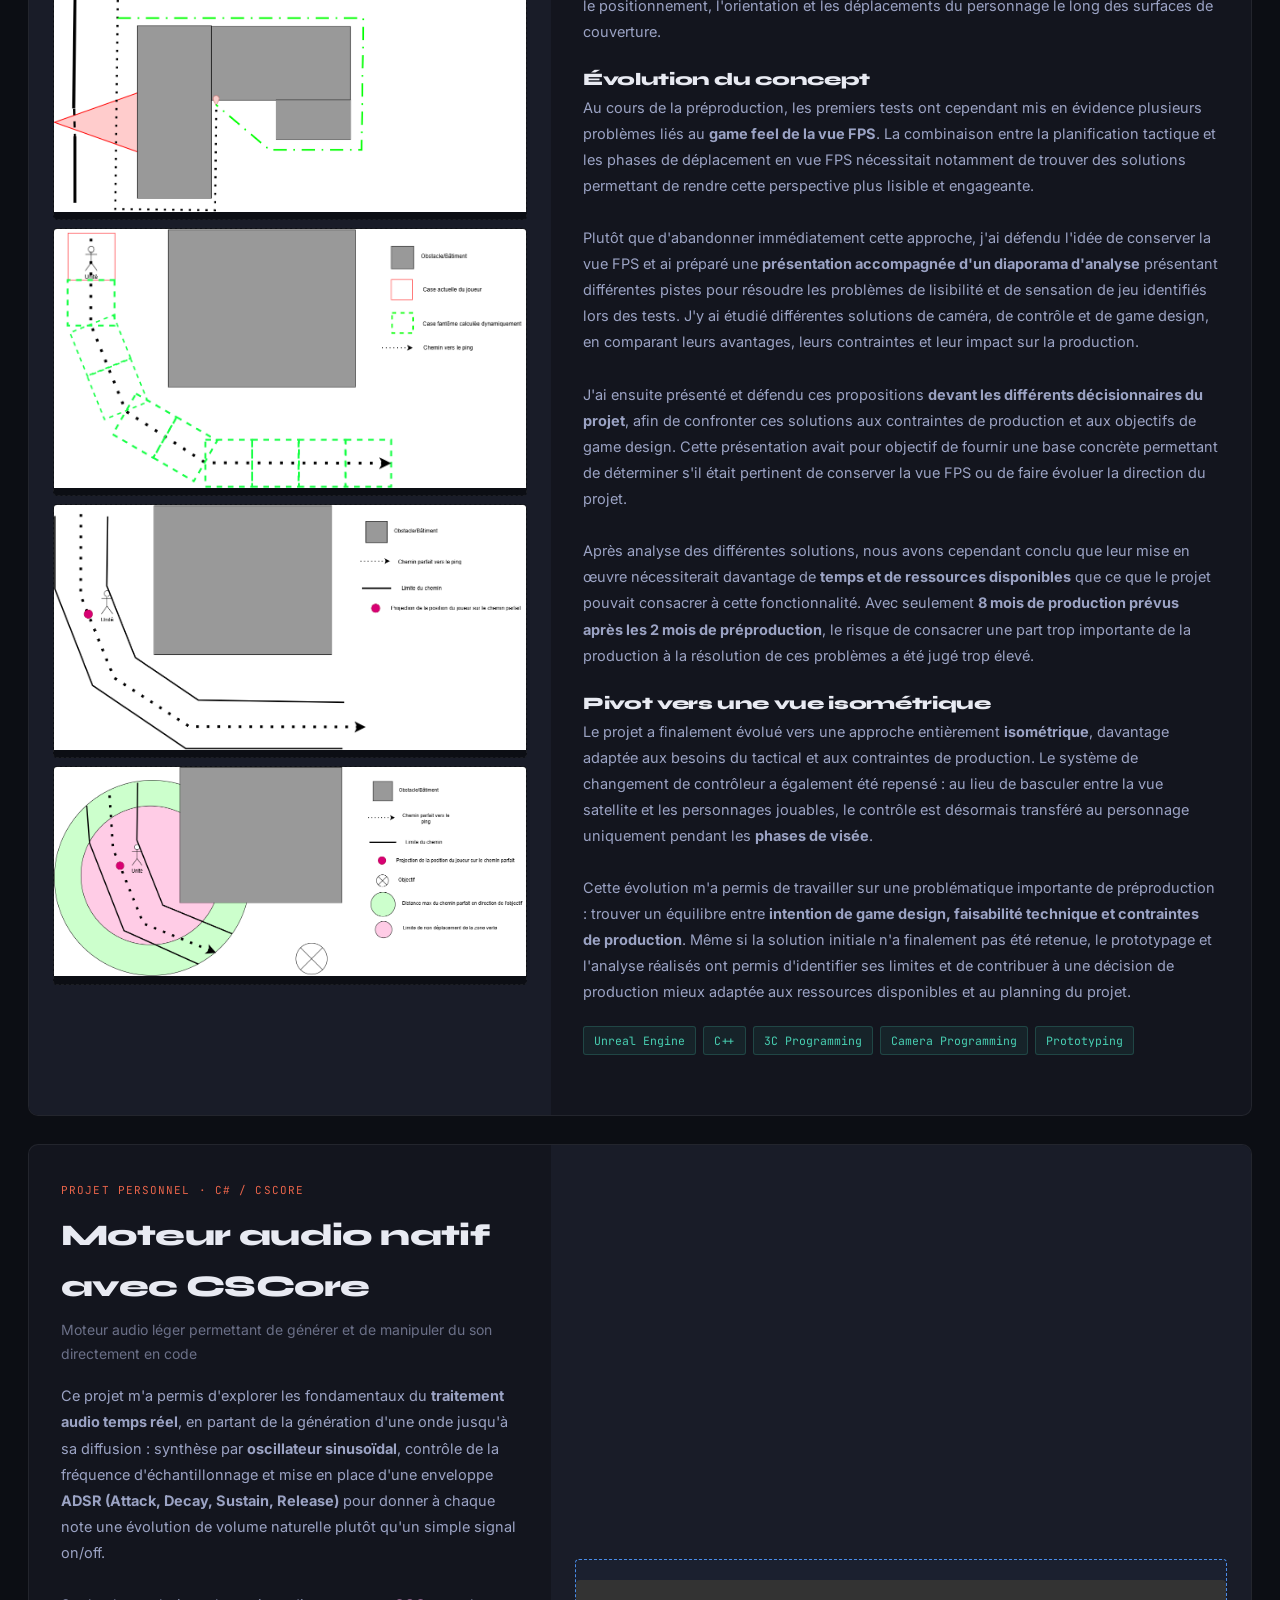
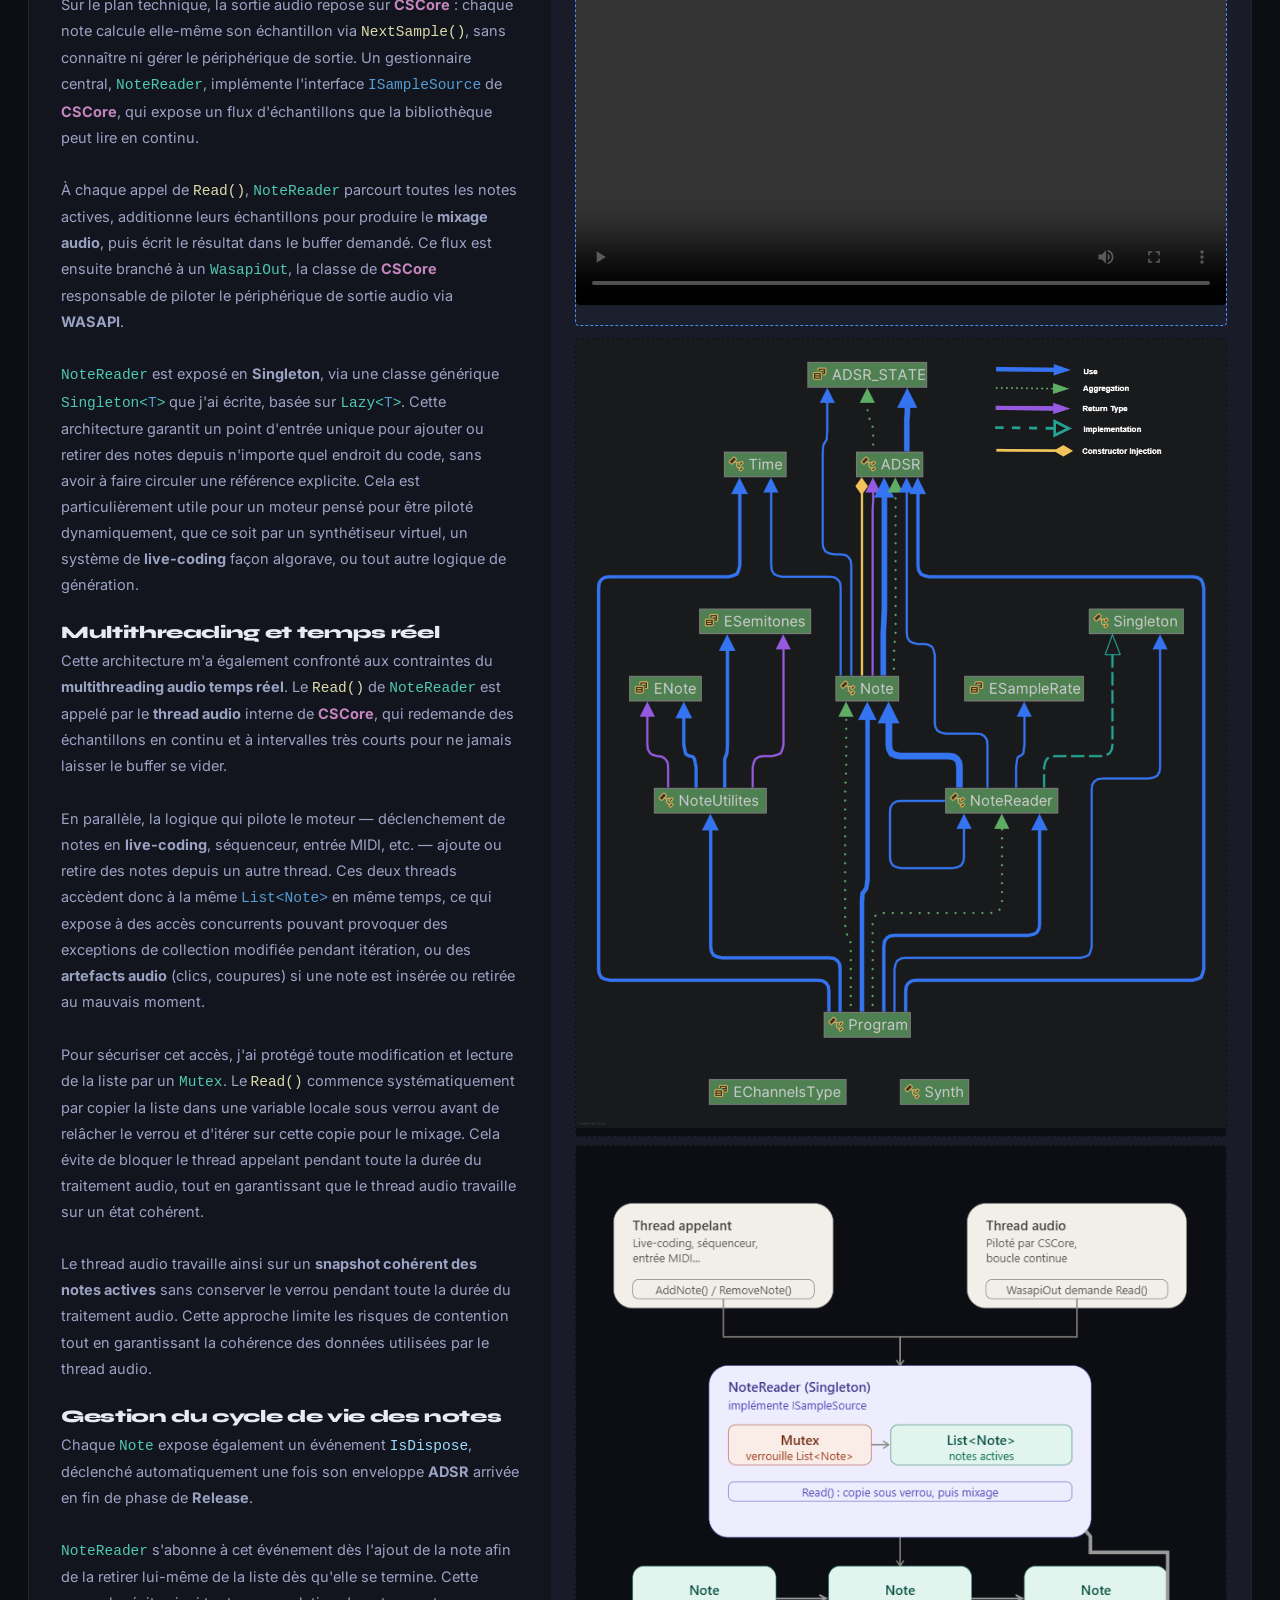
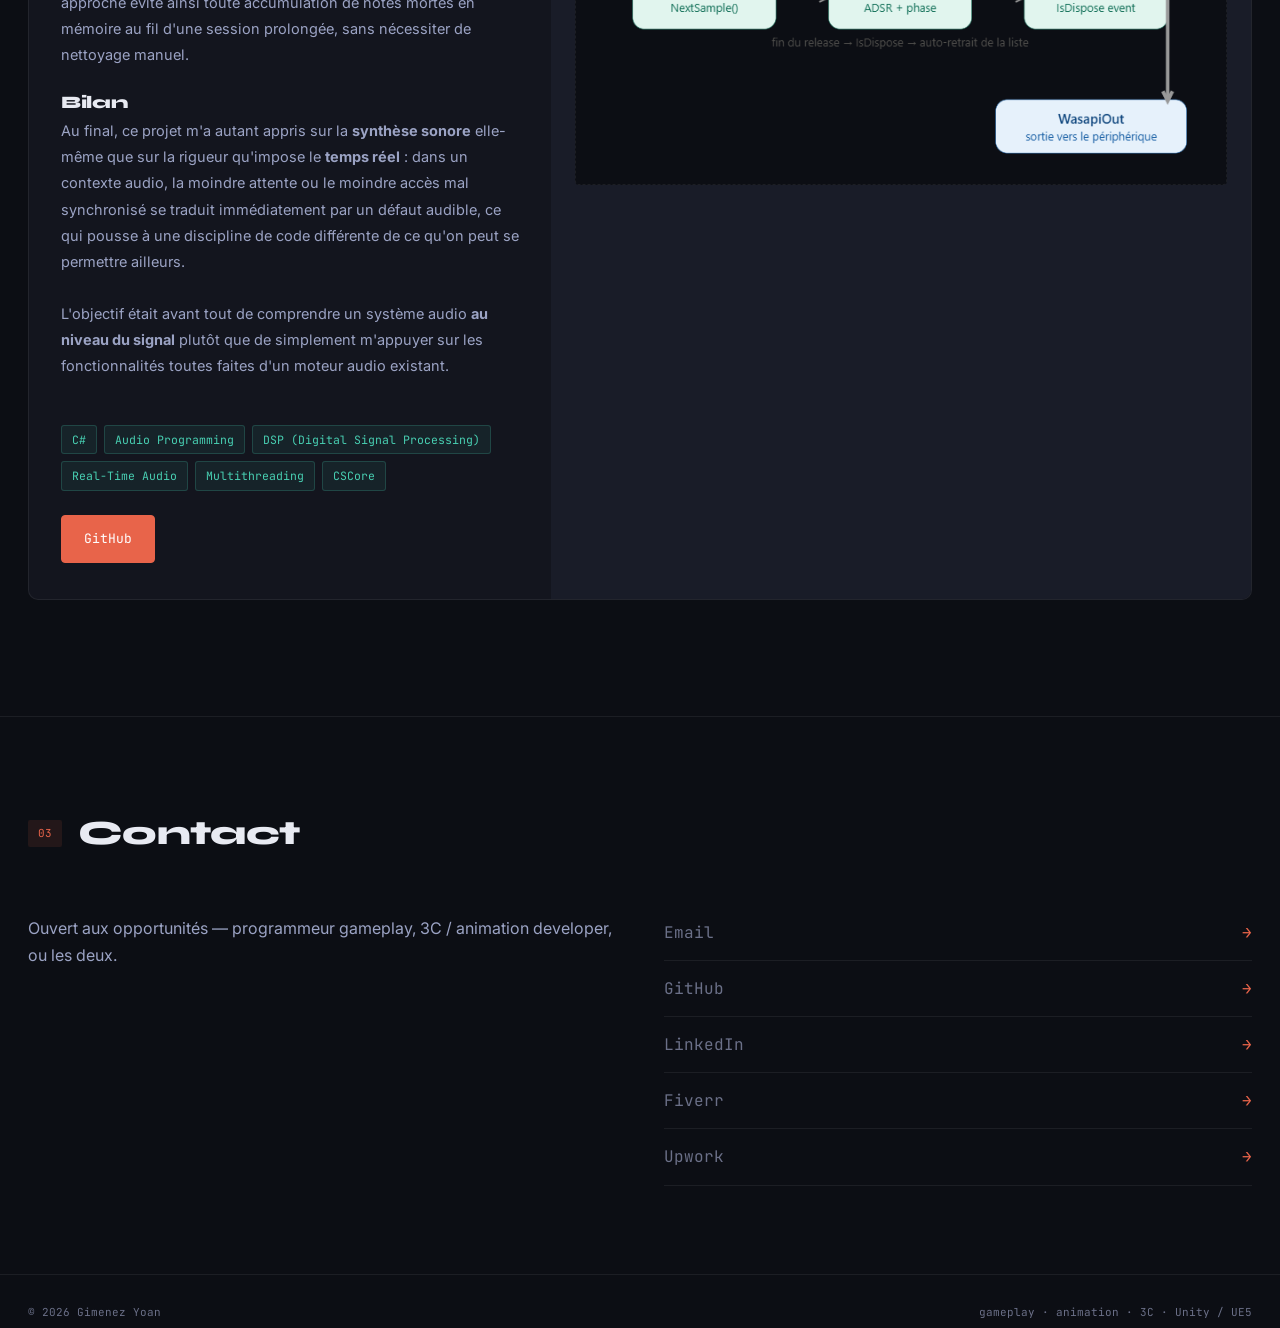
==== commit b0c1733b: "add fiverr and upwork link" ====
--- a/index.html
+++ b/index.html
@@ -599,6 +599,8 @@
       <li><a href="mailto:yoan.gimenez1202@gmail.com"><span>Email</span><span style="color:var(--a1);">→</span></a></li>
       <li><a href="https://github.com/konishiba"><span>GitHub</span><span style="color:var(--a1);">→</span></a></li>
       <li><a href="https://www.linkedin.com/in/yoan-gimenez-31b8133a9"><span>LinkedIn</span><span style="color:var(--a1);">→</span></a></li>
+      <li><a href="https://fr.fiverr.com/s/akQqAPg"><span>Fiverr</span><span style="color:var(--a1);">→</span></a></li>
+      <li><a href="https://www.upwork.com/freelancers/~0109fc9f4efe596dbd?mp_source=share"><span>Upwork</span><span style="color:var(--a1);">→</span></a></li>
       <!-- <li><a href="#"><span>itch.io</span><span style="color:var(--a1);">→</span></a></li> -->
     </ul>
   </div>
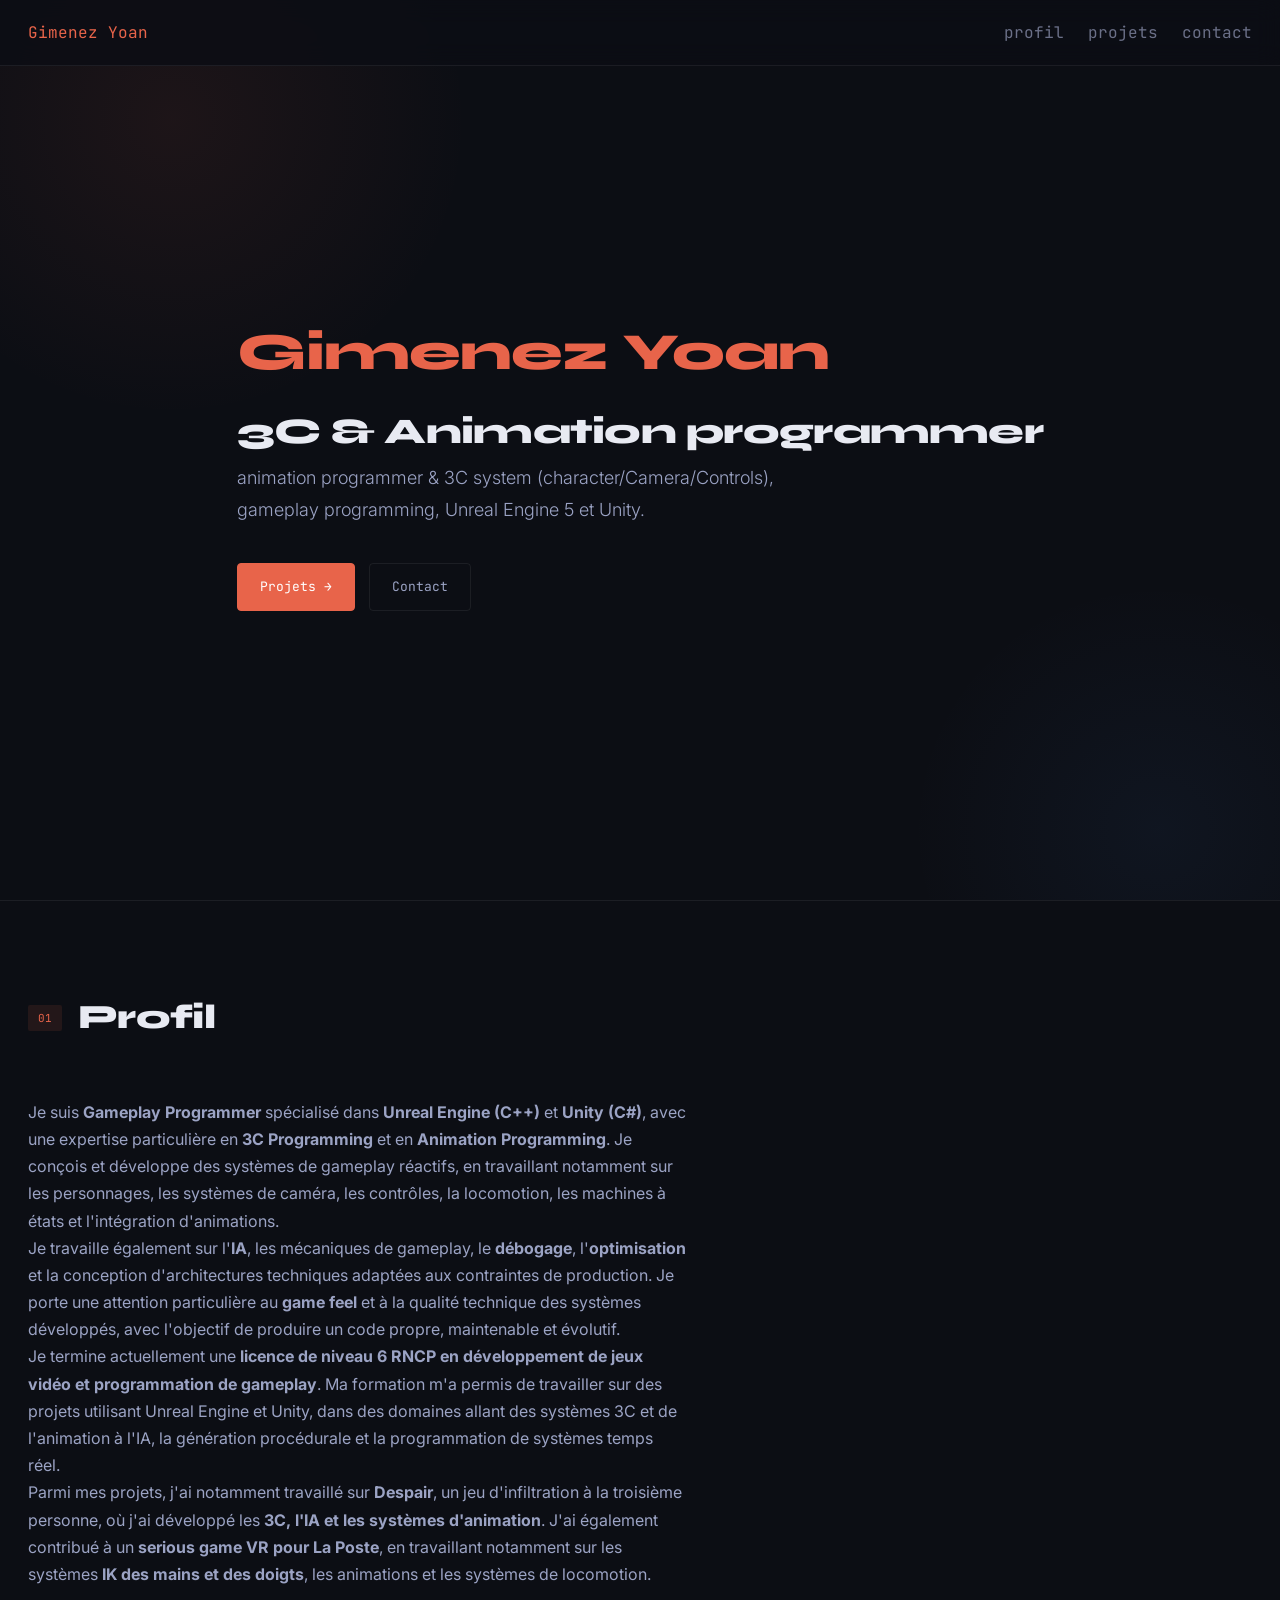
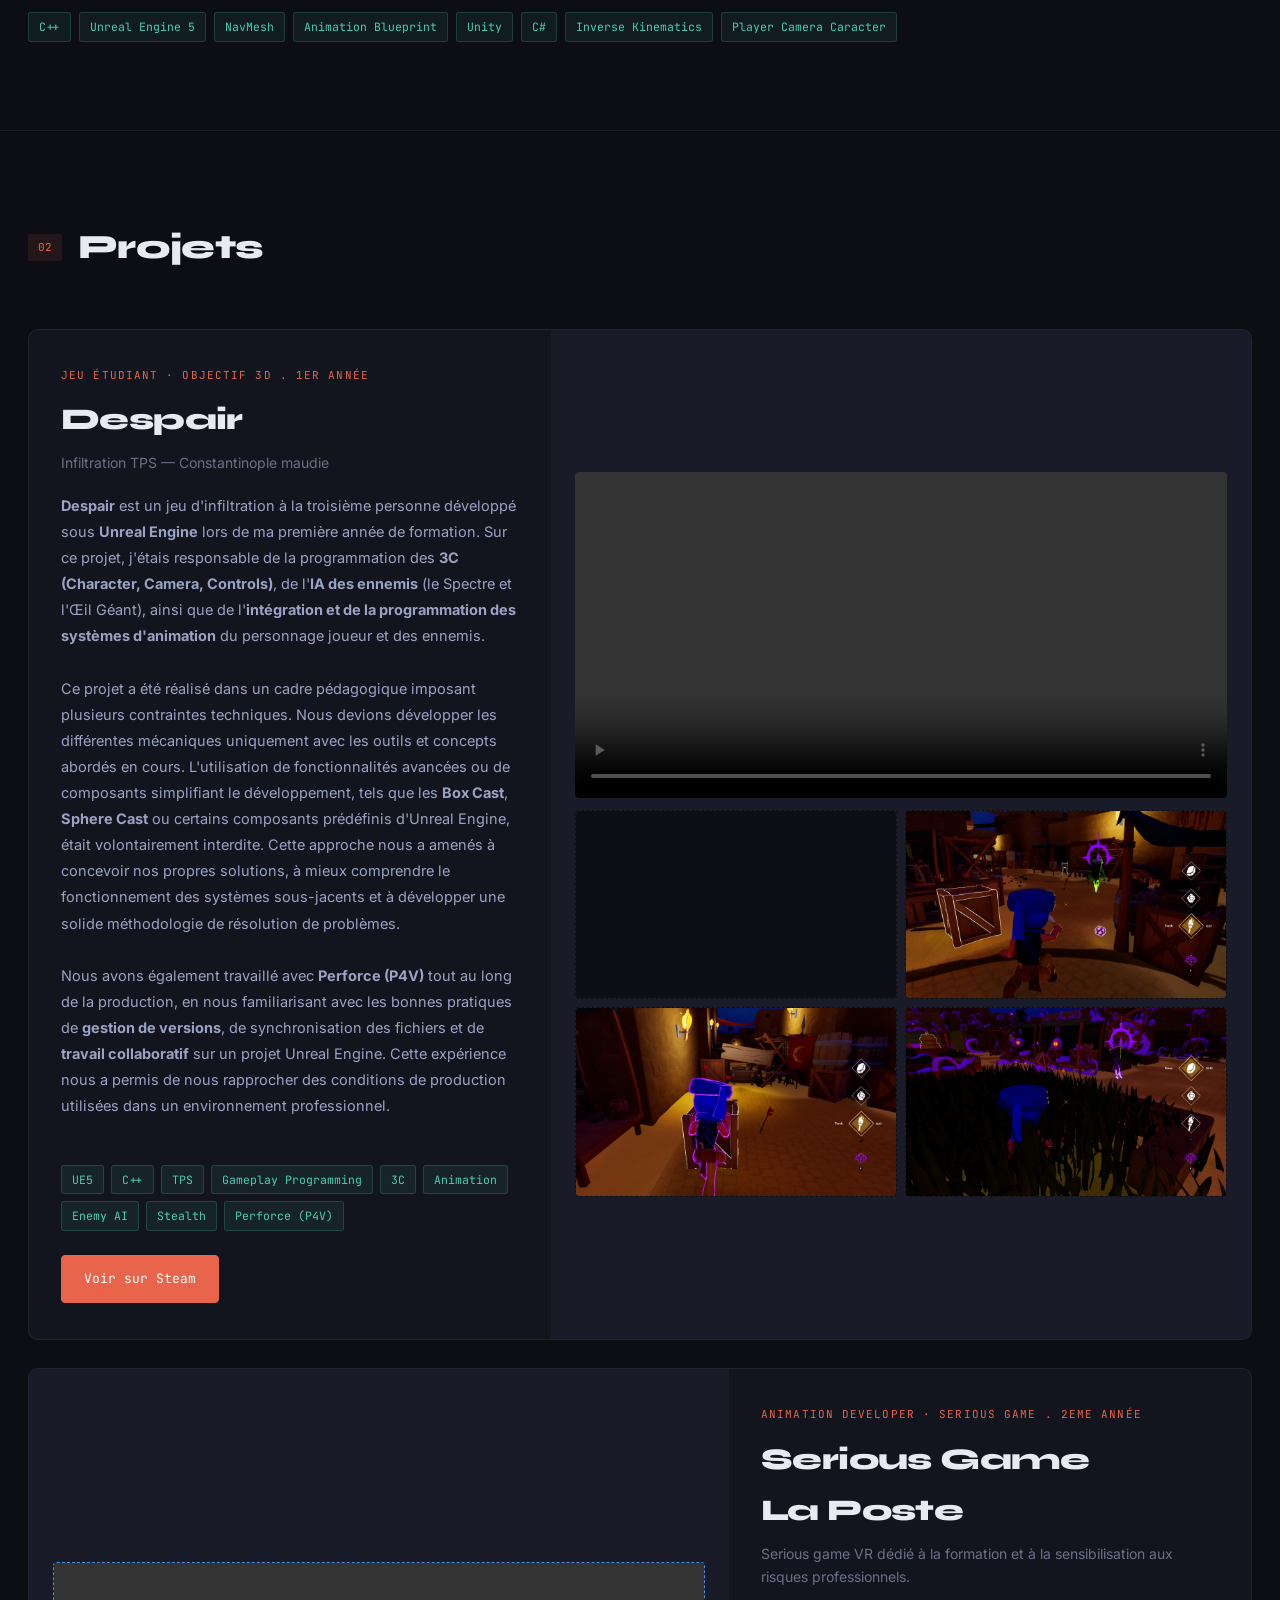
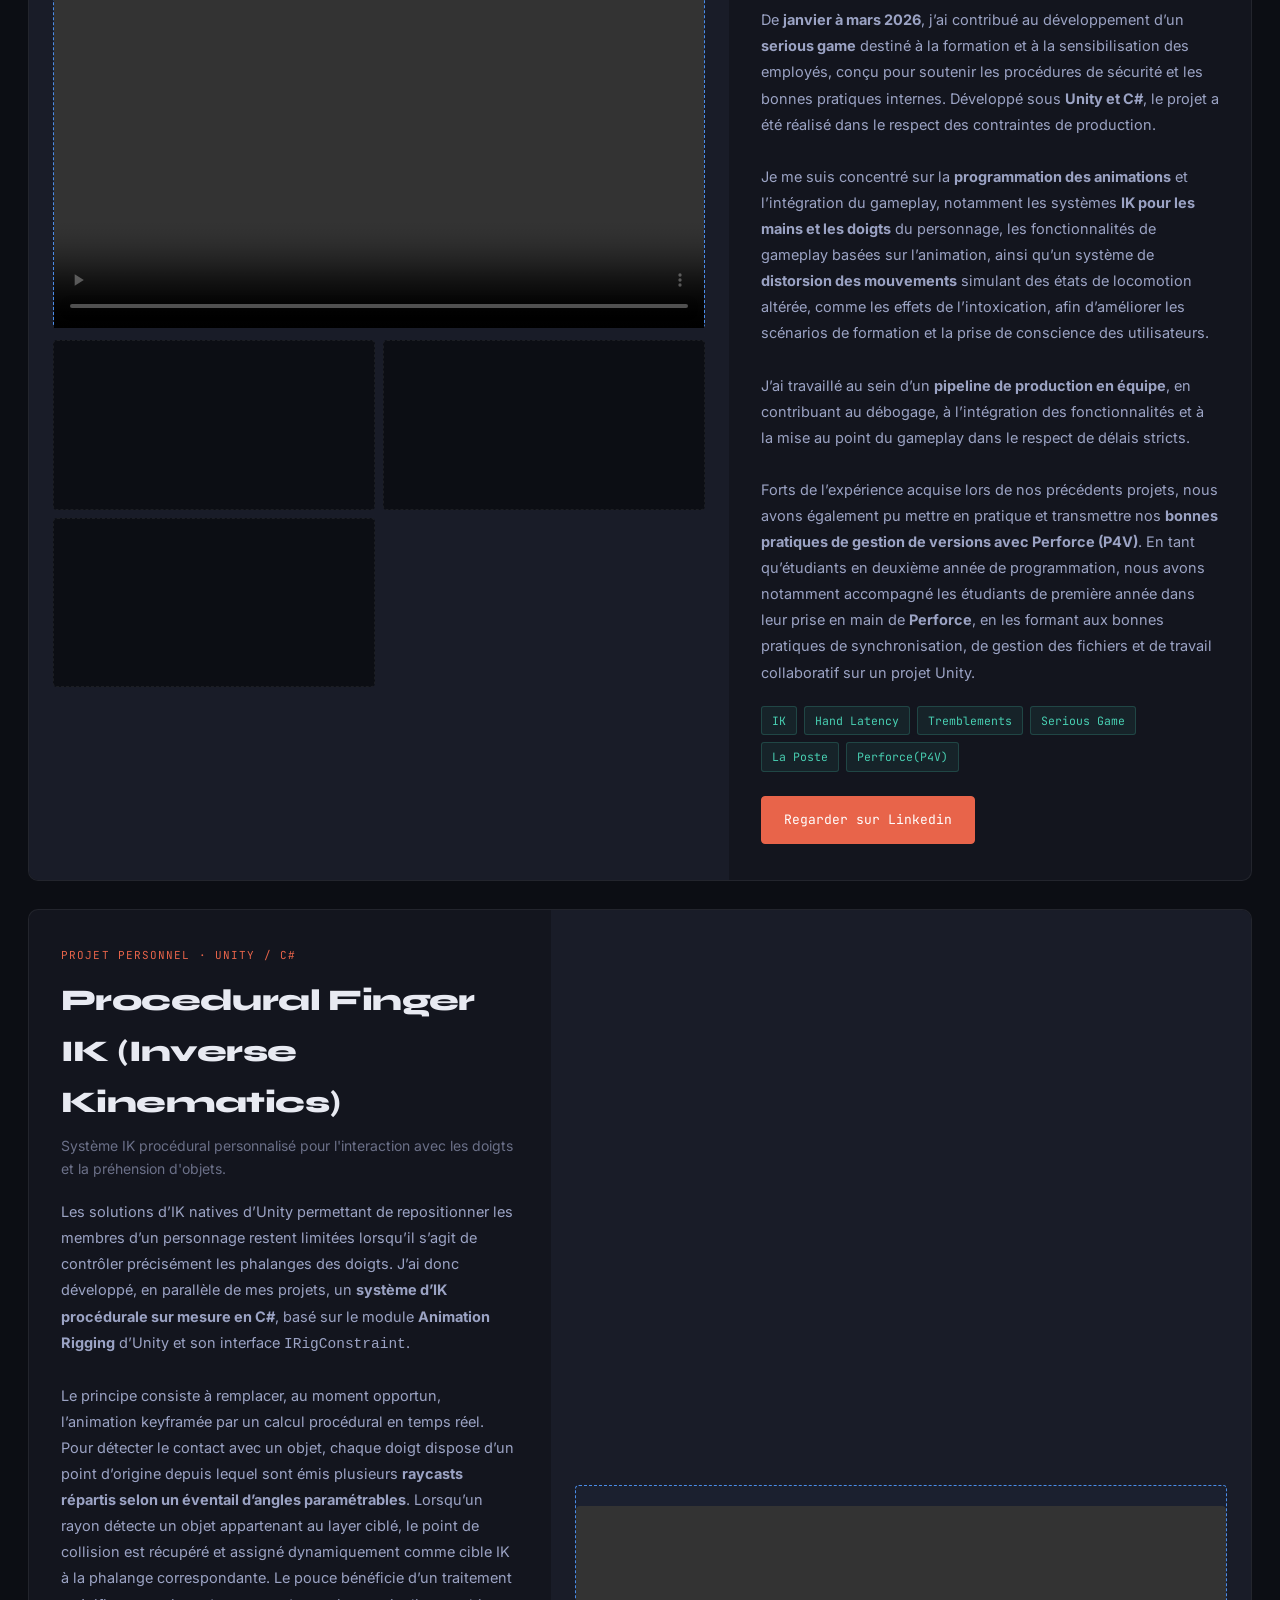
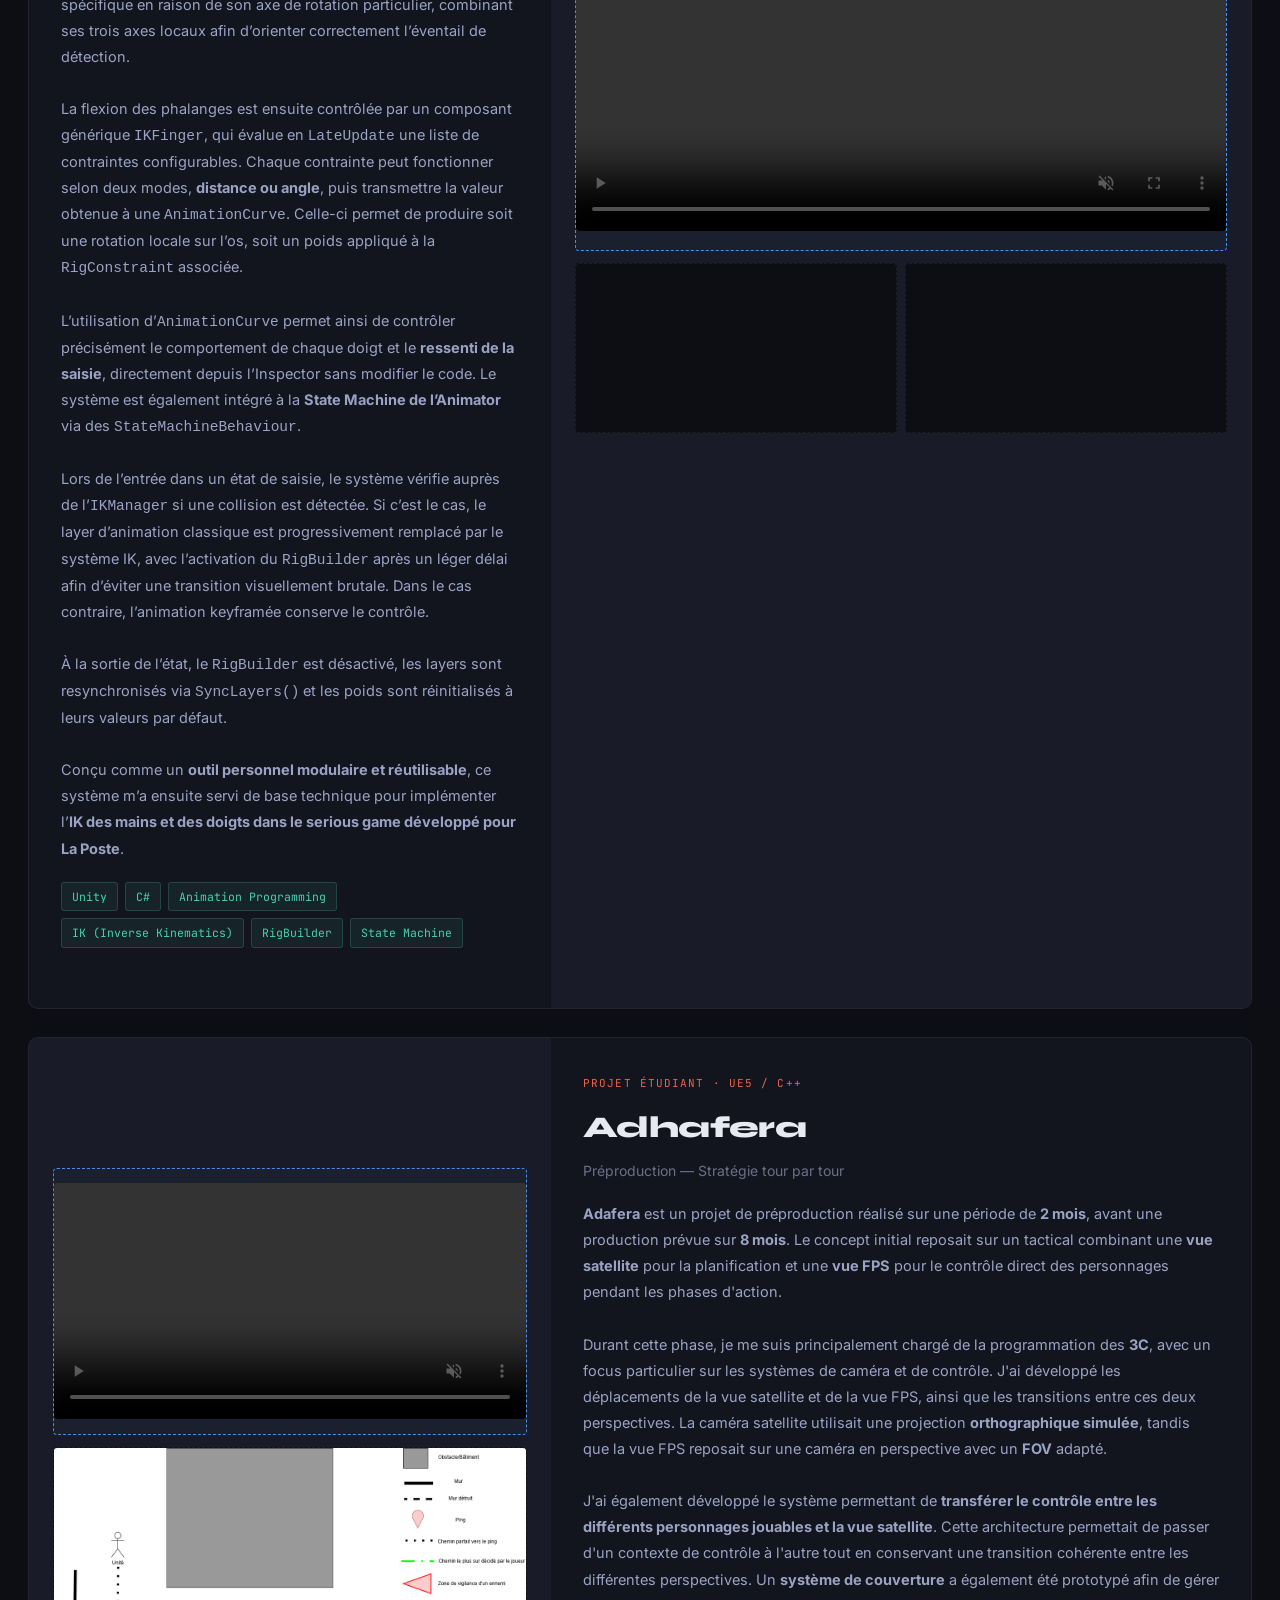
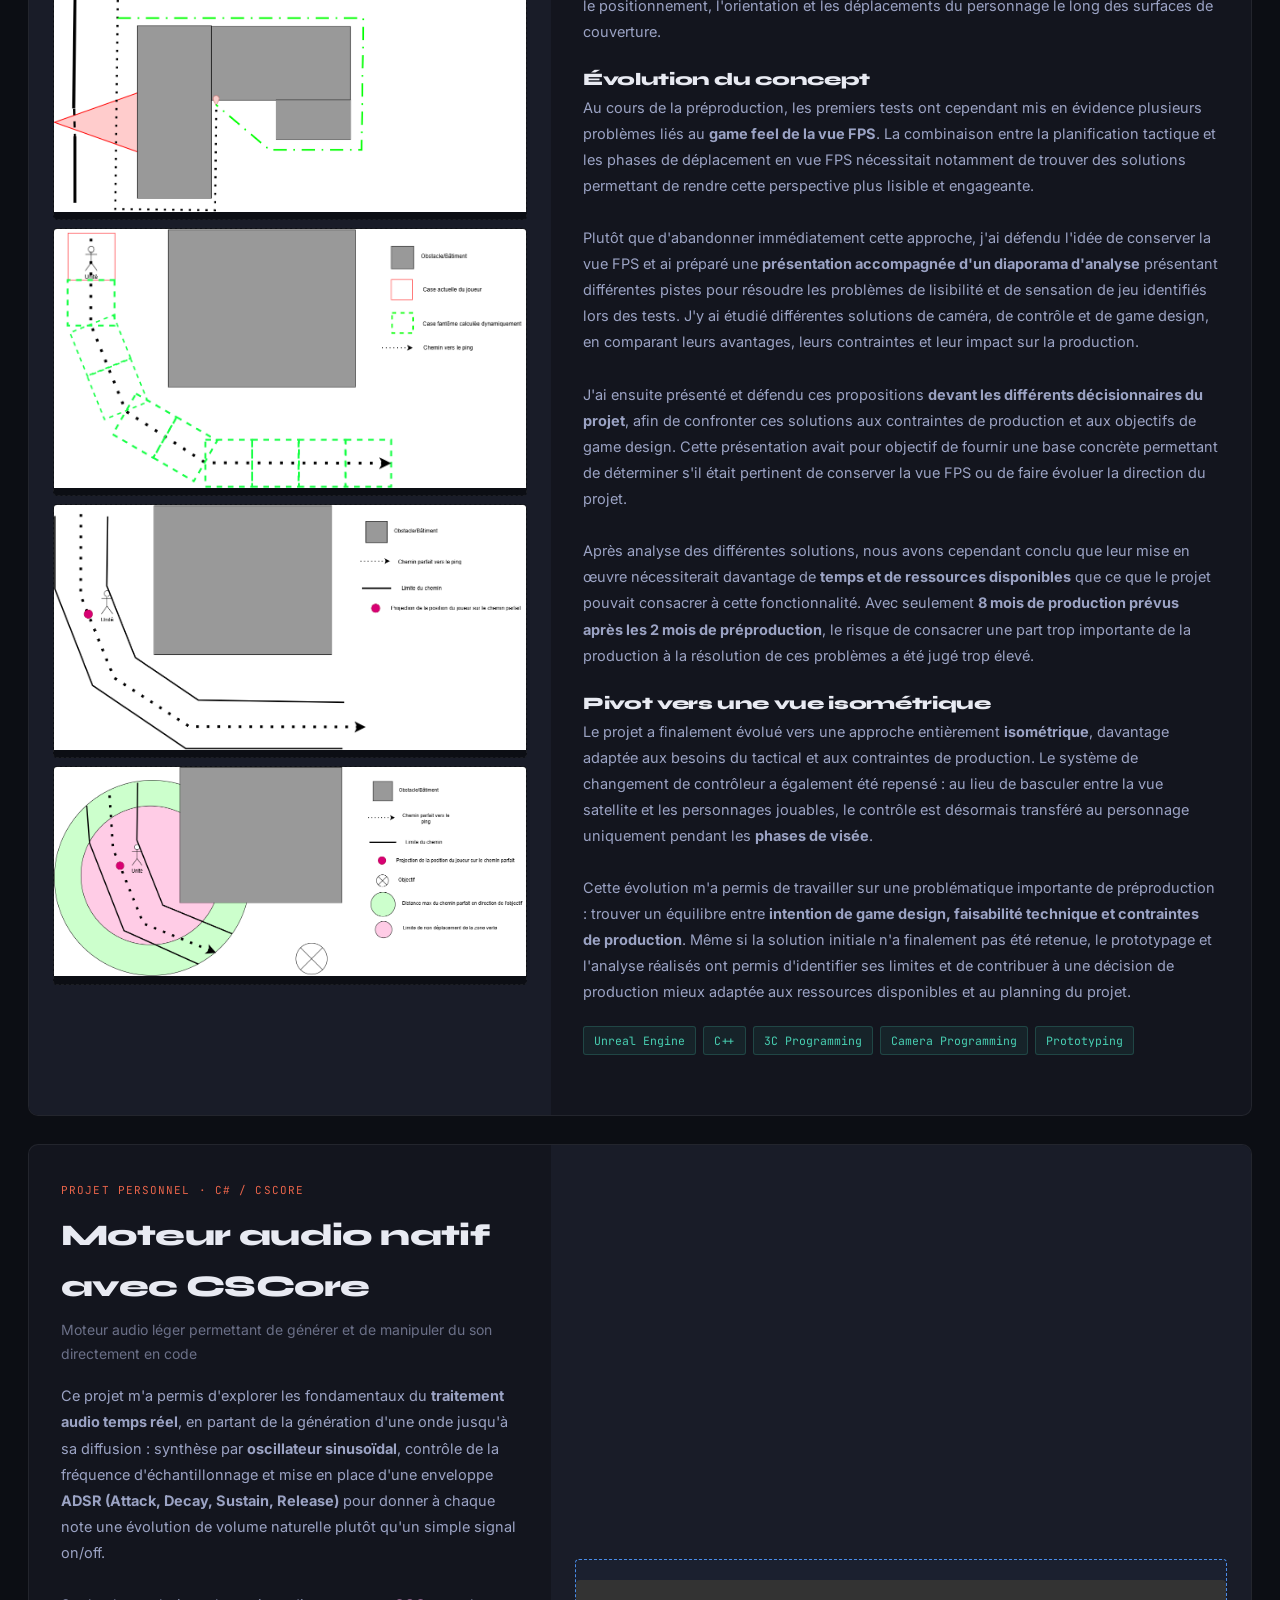
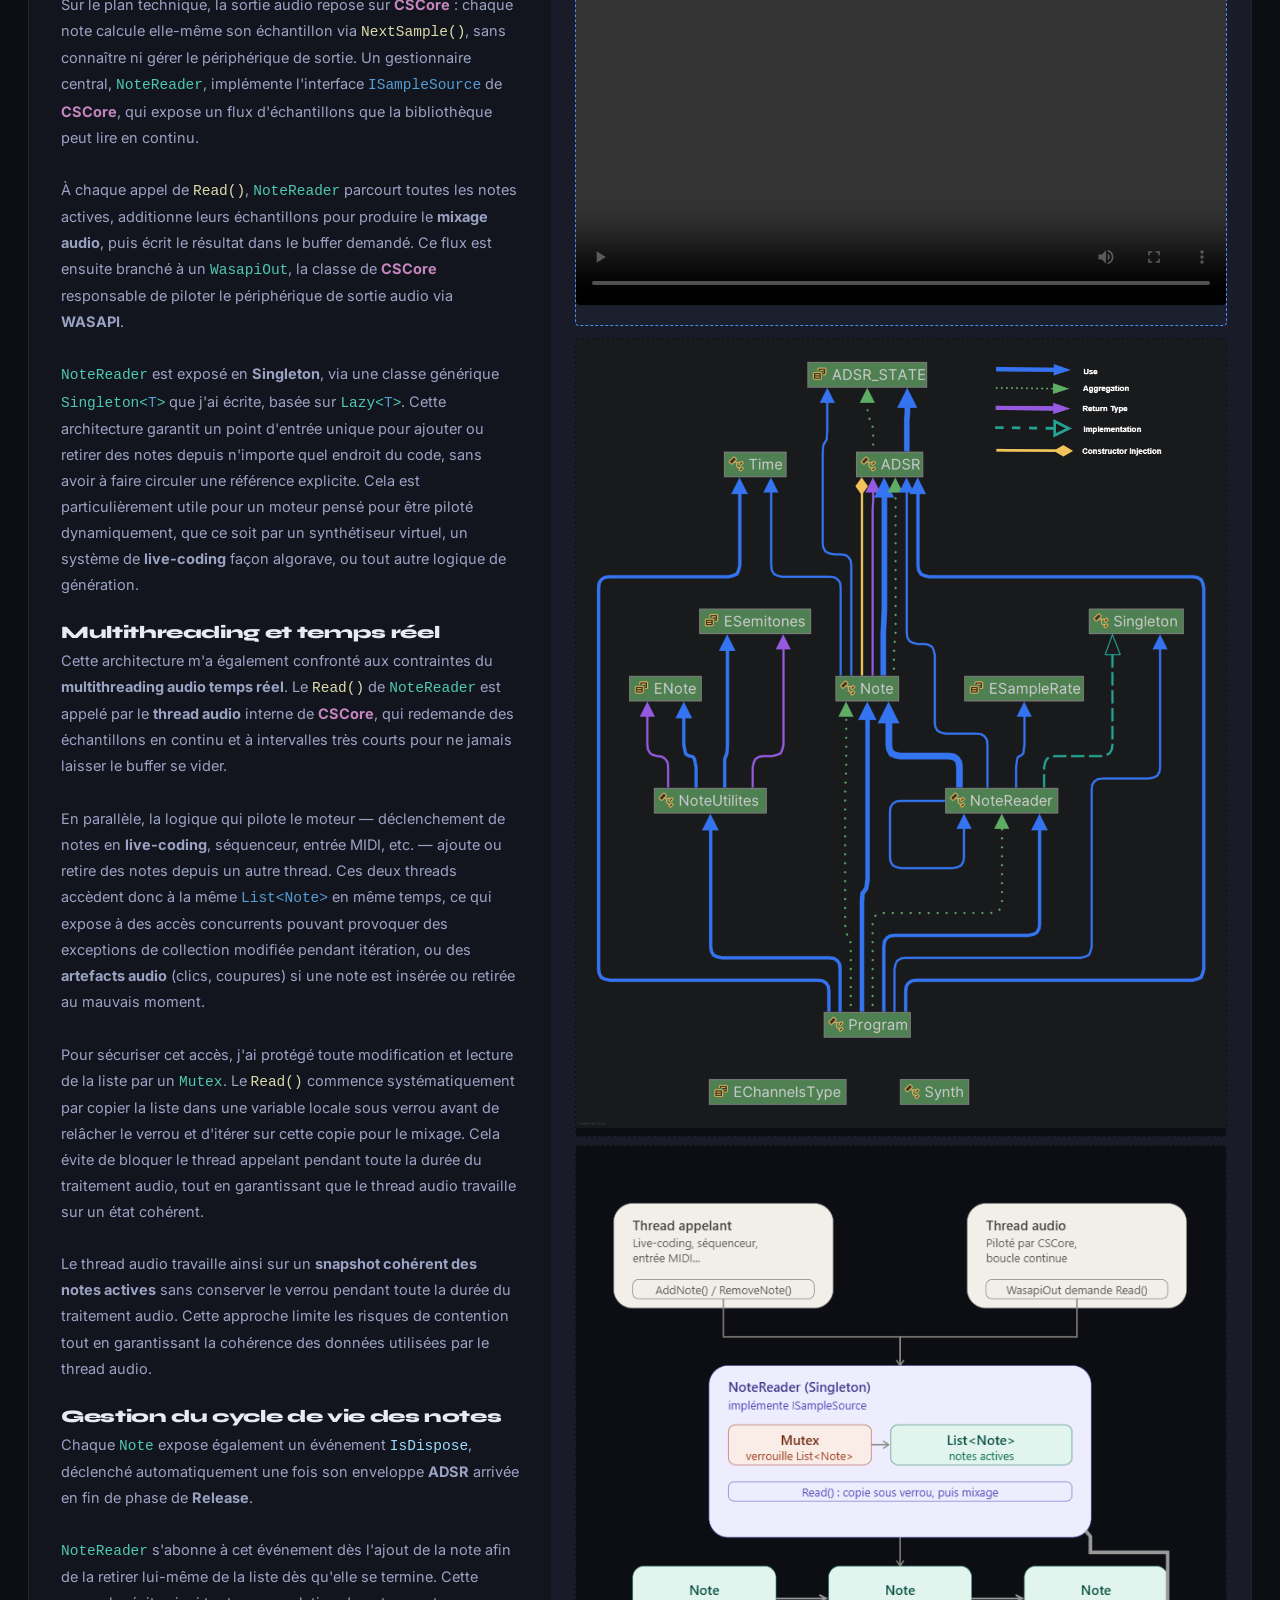
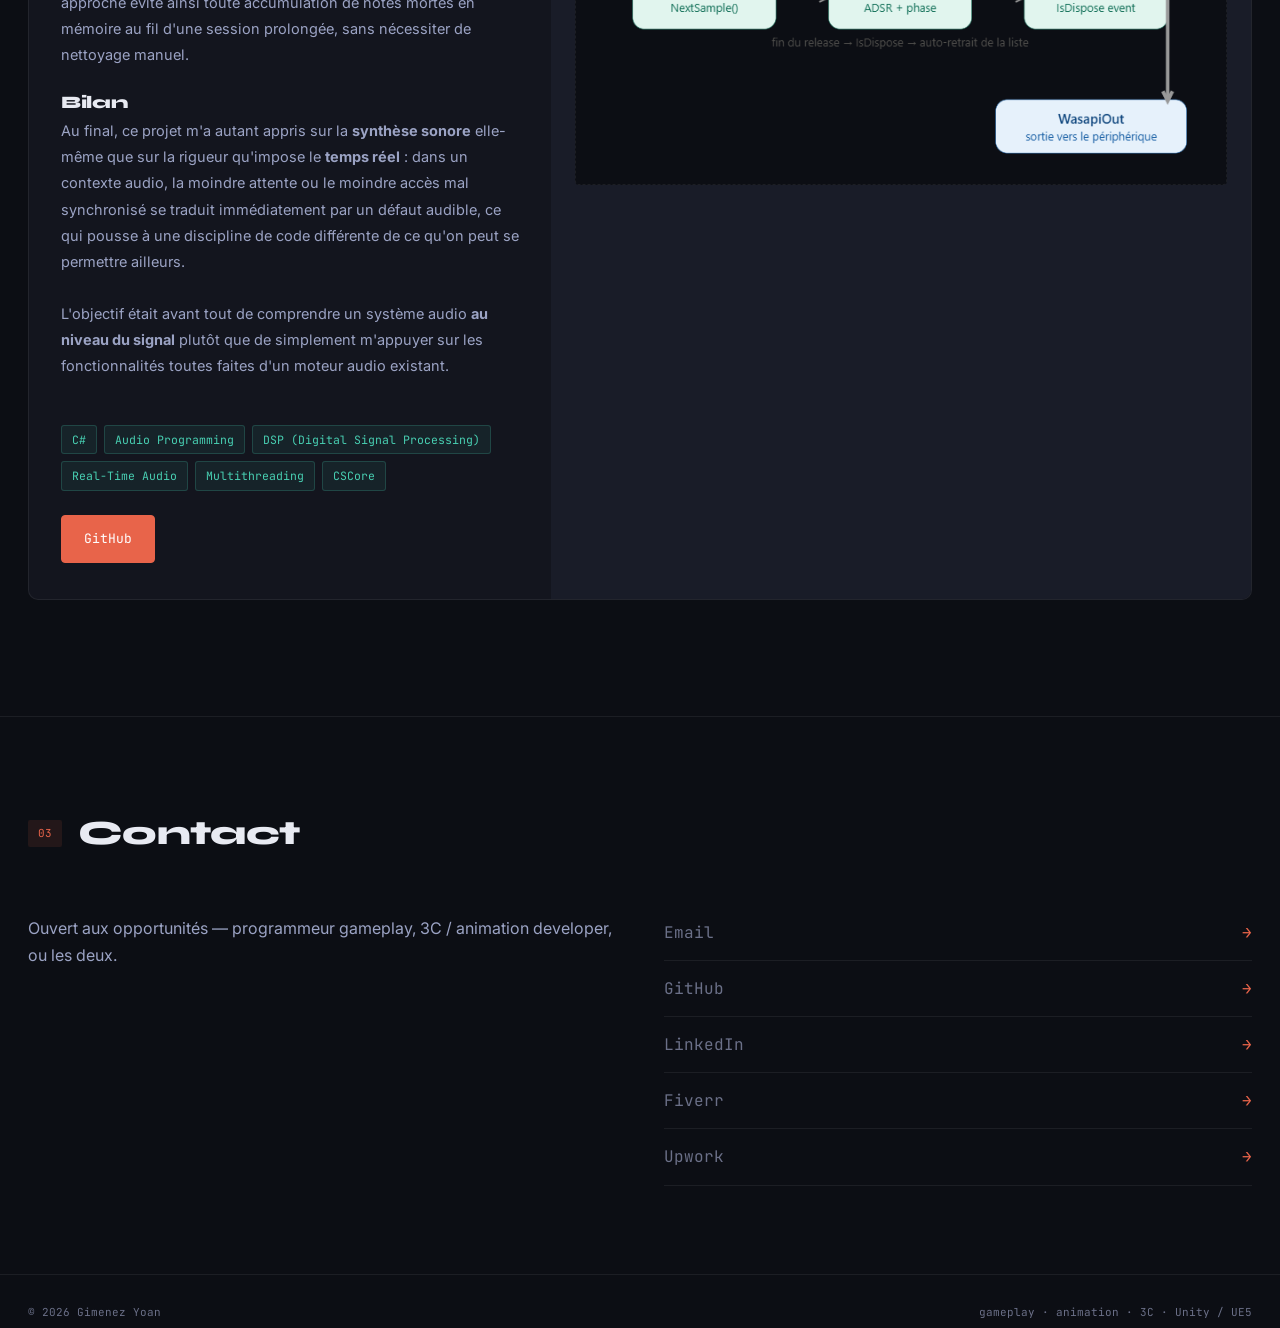
==== commit 15590a1c: "corriger faute" ====
--- a/index.html
+++ b/index.html
@@ -141,7 +141,7 @@
   <div class="c hero-inner">
     <!-- <p class="hero-type">// gameplay · animation · 3C systems</p> -->
     <h1><em>Gimenez Yoan</em></h1>
-    <p style="font-size: clamp(22px, 3vw, 36px); font-family: 'Syne', sans-serif; font-weight: 800; letter-spacing: -.02em; margin-top: 8px;">3C system &amp; Animation programmer</p>
+    <p style="font-size: clamp(22px, 3vw, 36px); font-family: 'Syne', sans-serif; font-weight: 800; letter-spacing: -.02em; margin-top: 8px;">3C &amp; Animation programmer</p>
     <p class="hero-desc">animation programmer &amp; 3C system (character/Camera/Controls), gameplay programming, Unreal Engine 5 et Unity.</p>
     <div class="hero-cta">
       <a href="#projects" class="btn btn-p">Projets →</a>
@@ -216,7 +216,7 @@
       </p><br>
       <div class="ptags">
         <span class="tag">UE5</span><span class="tag">C++</span><span class="tag">TPS</span><span class="tag">Gameplay Programming</span><span class="tag">3C</span>
-        <span class="tag">Animation</span><span class="tag">Enemy AI</span><span class="tag">Stealth</span><span class="tag">Perfoce (P4V)</span>
+        <span class="tag">Animation</span><span class="tag">Enemy AI</span><span class="tag">Stealth</span><span class="tag">Perforce (P4V)</span>
       </div>
       <div class="pcta">
         <a href="https://store.steampowered.com/app/4456120/" class="btn btn-p">Voir sur Steam</a>
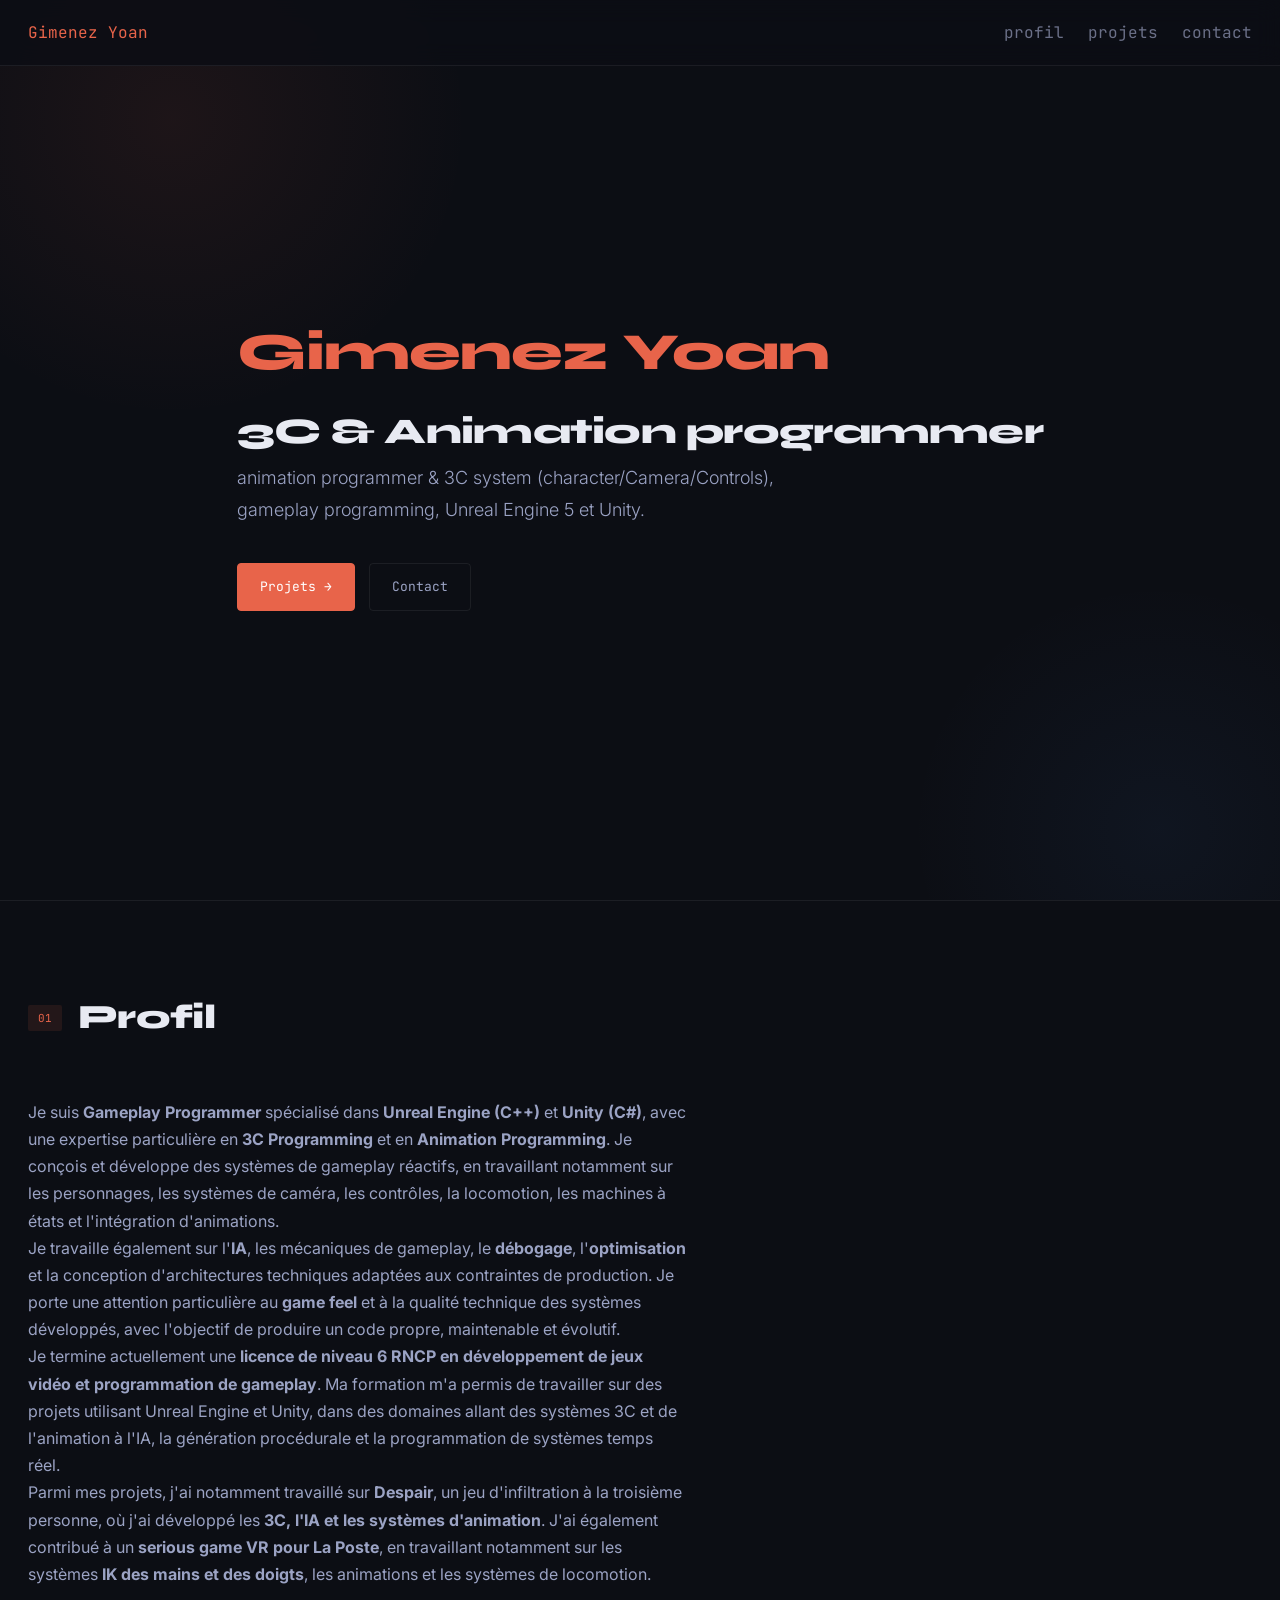
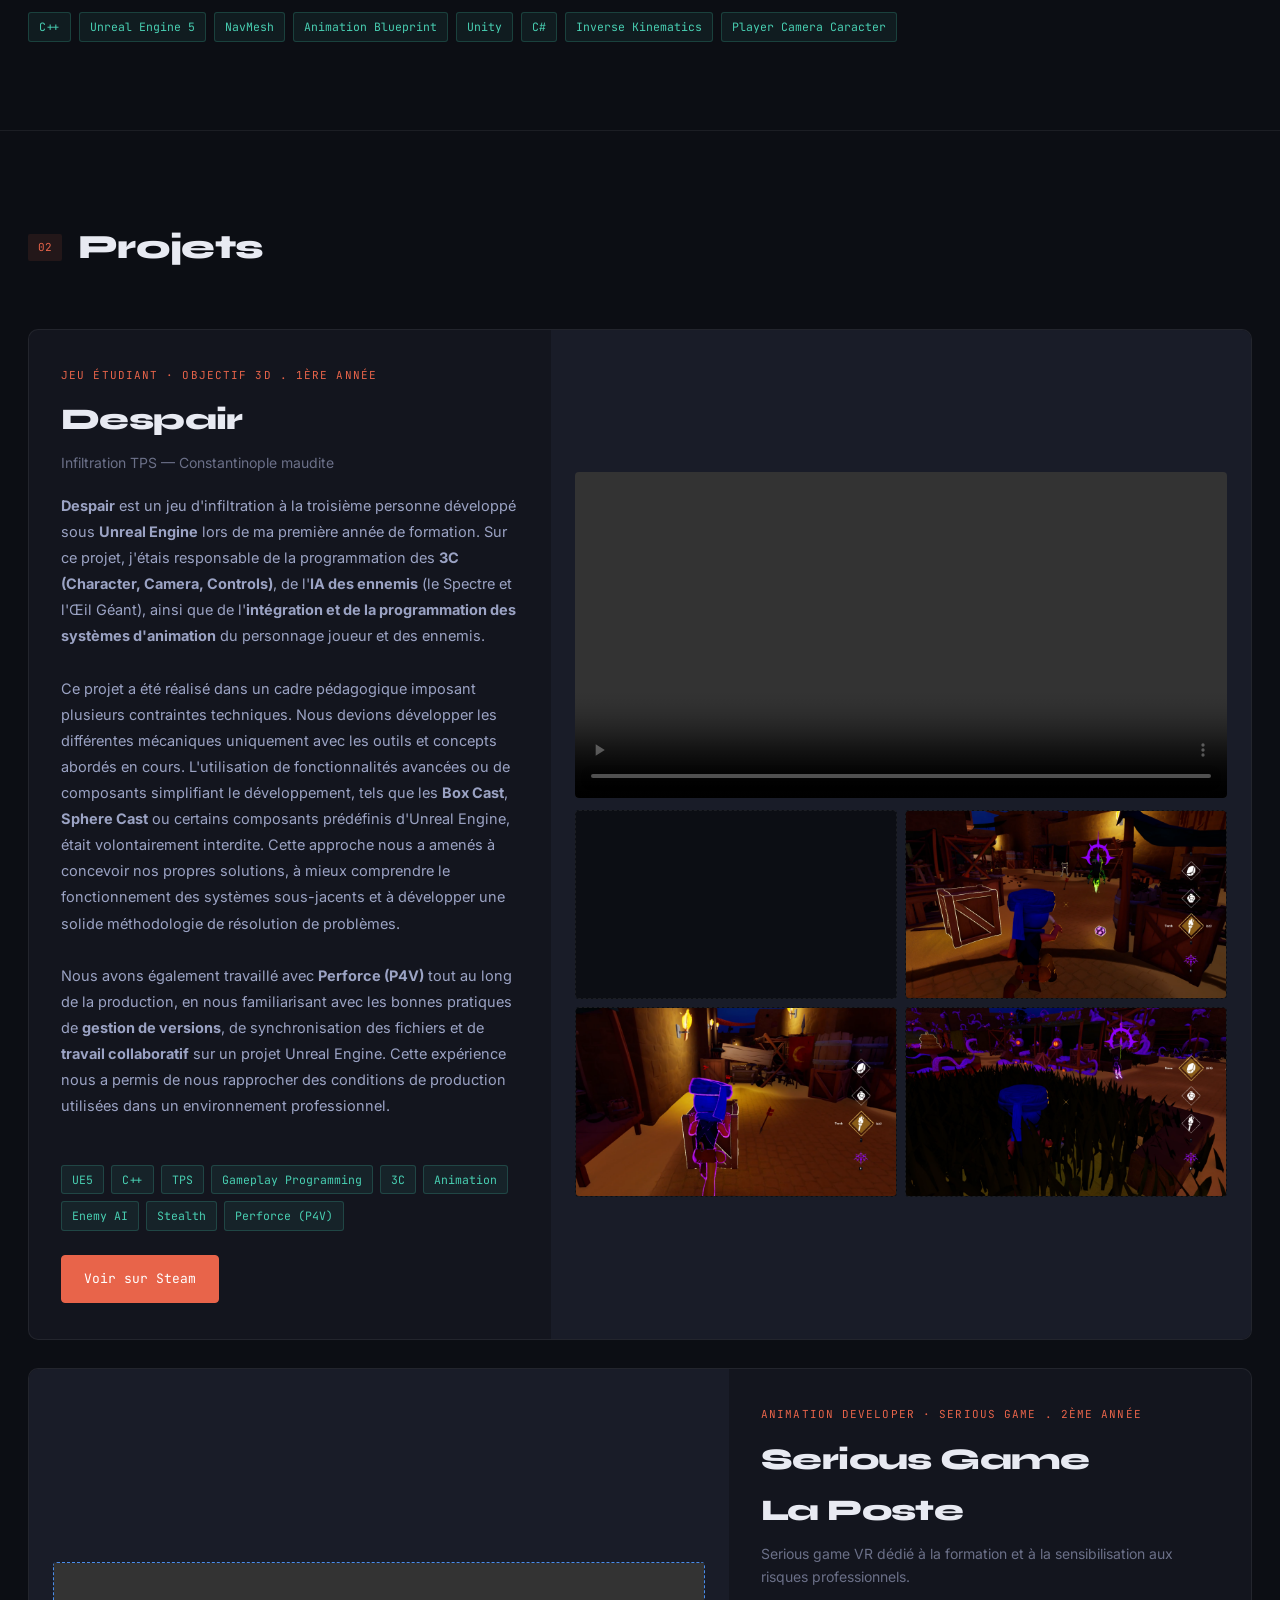
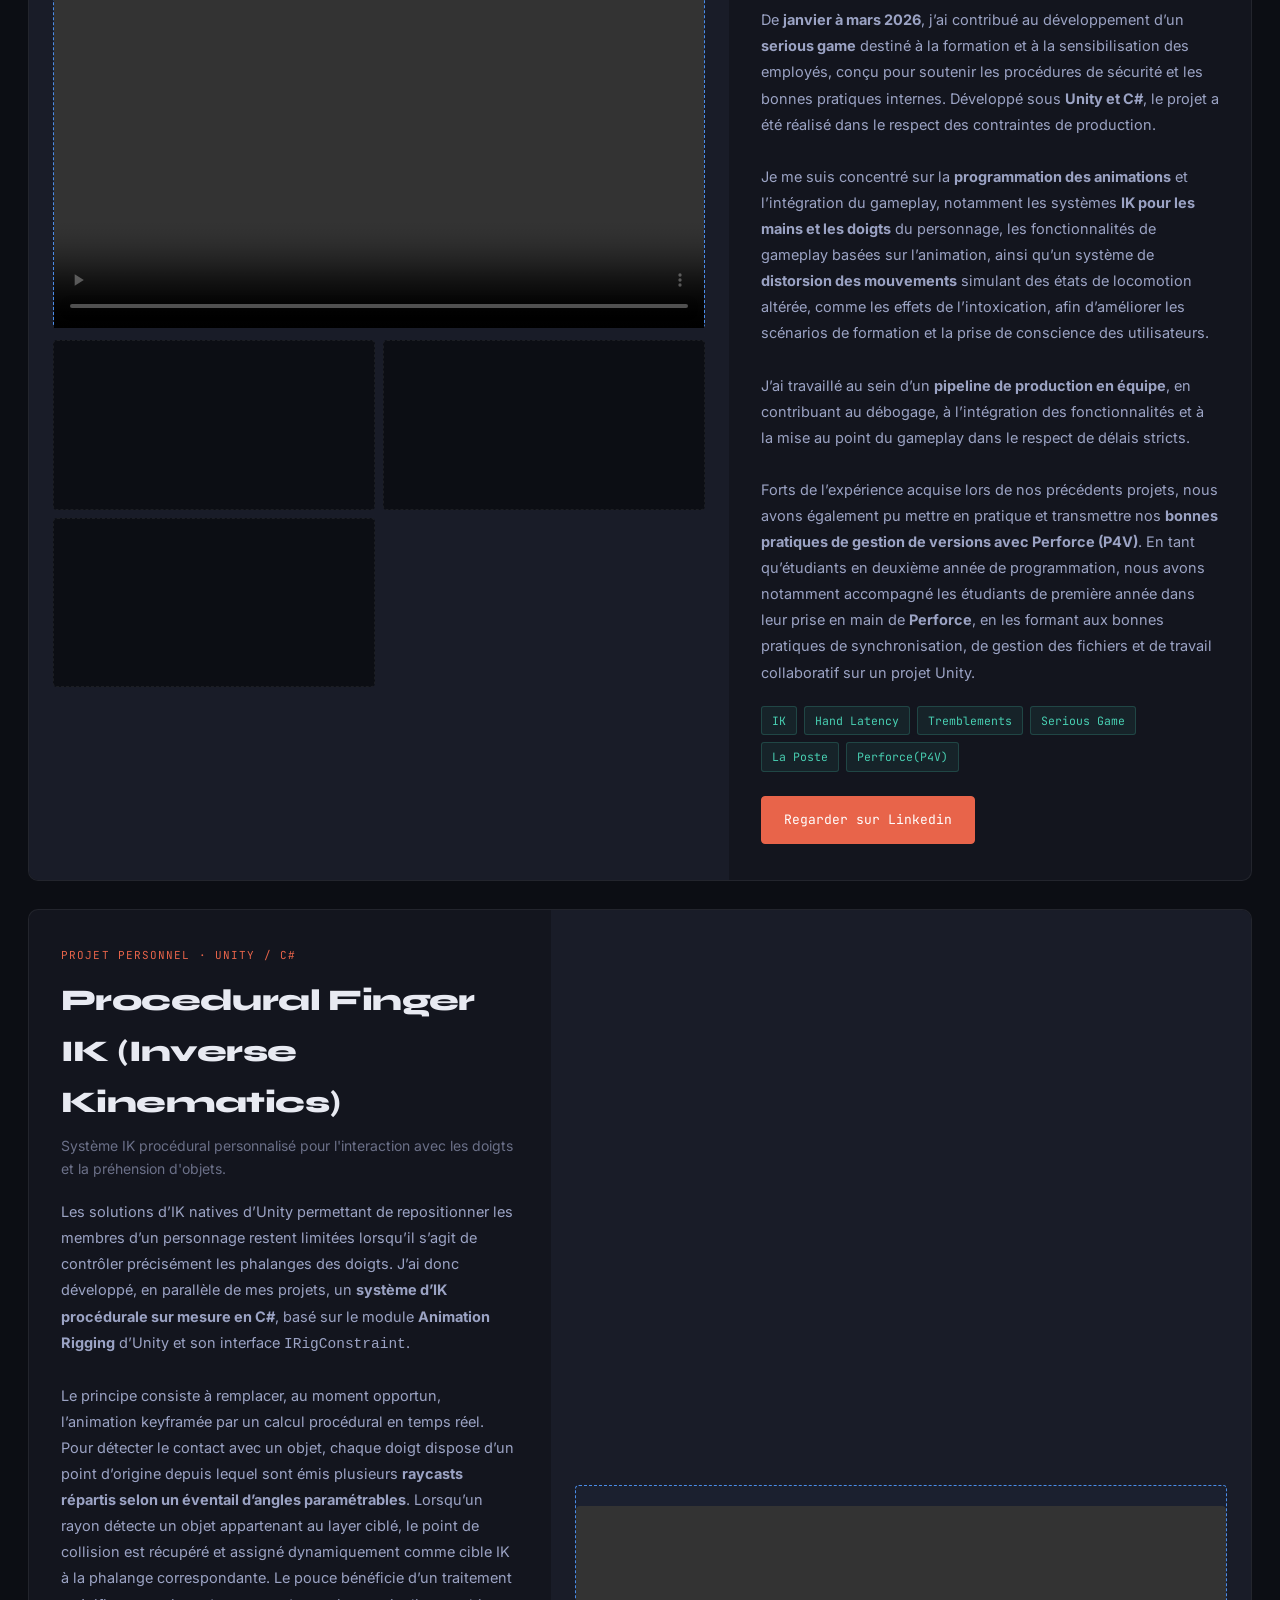
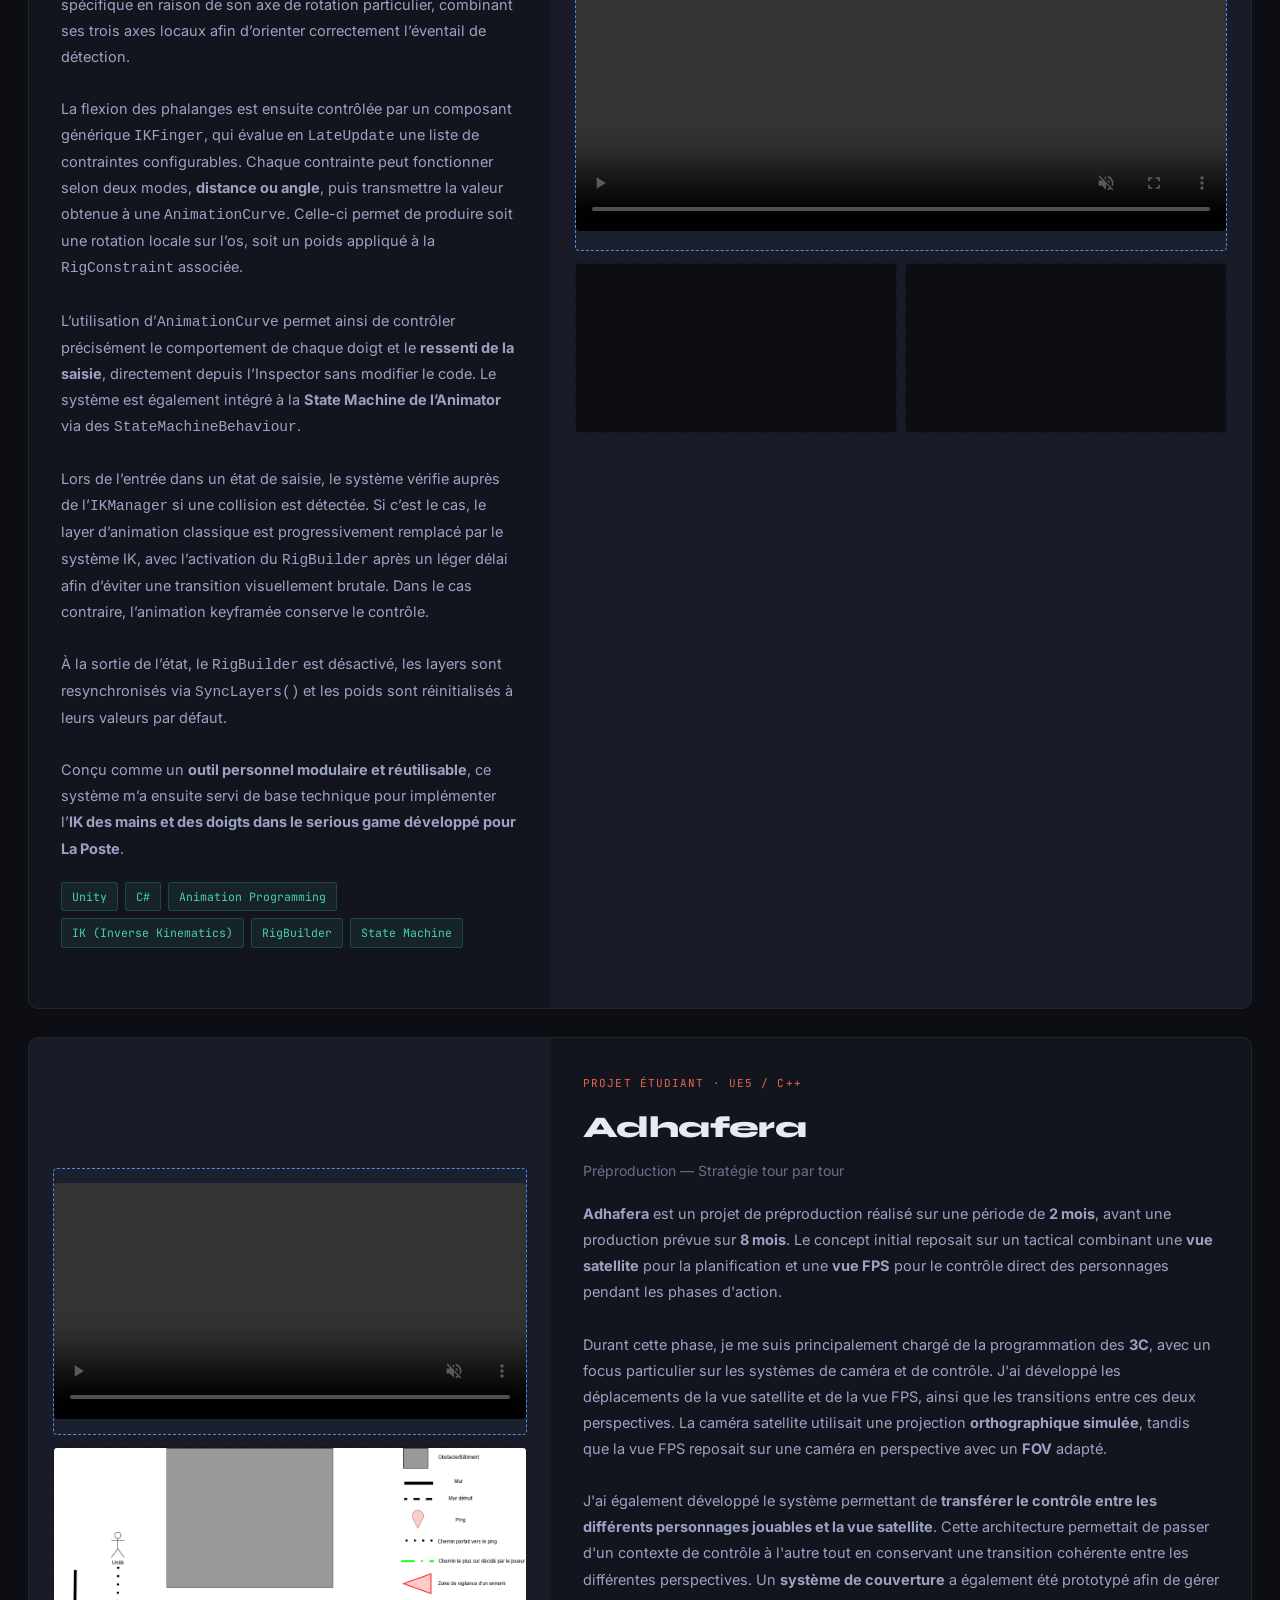
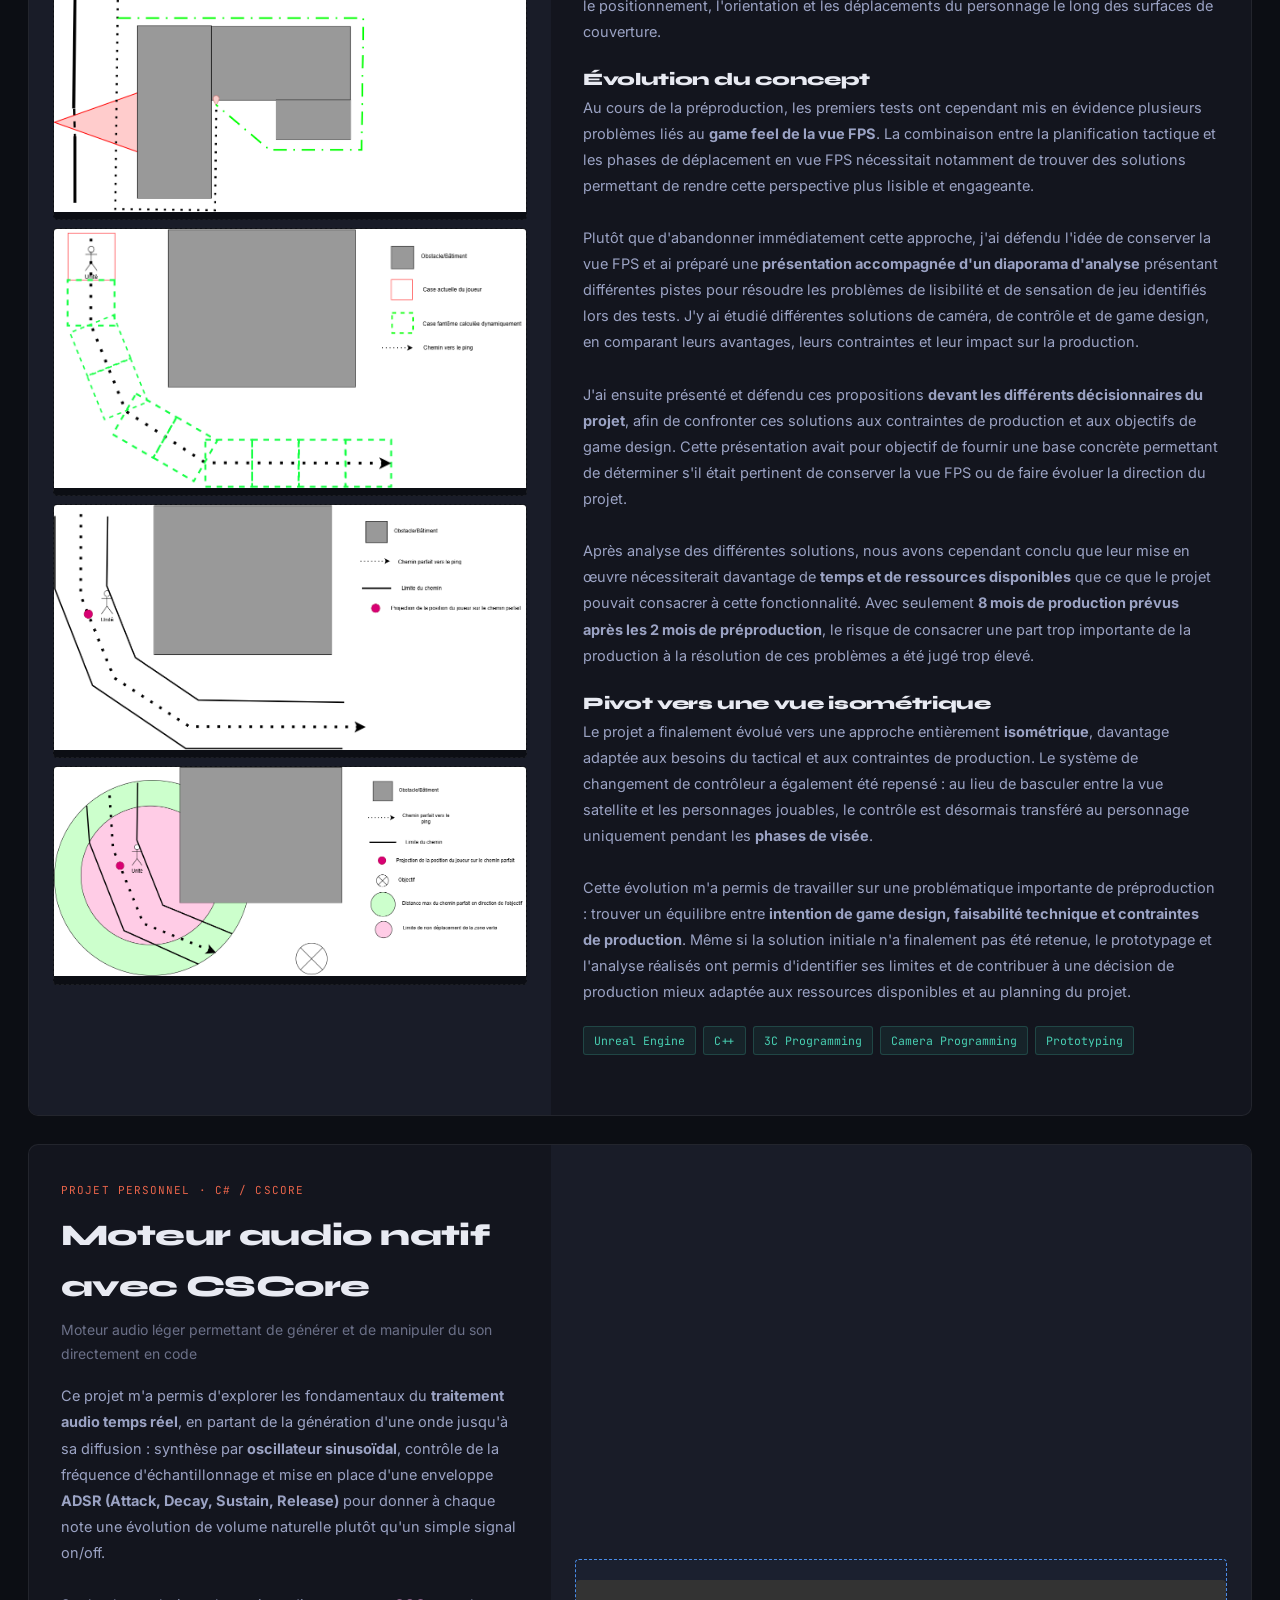
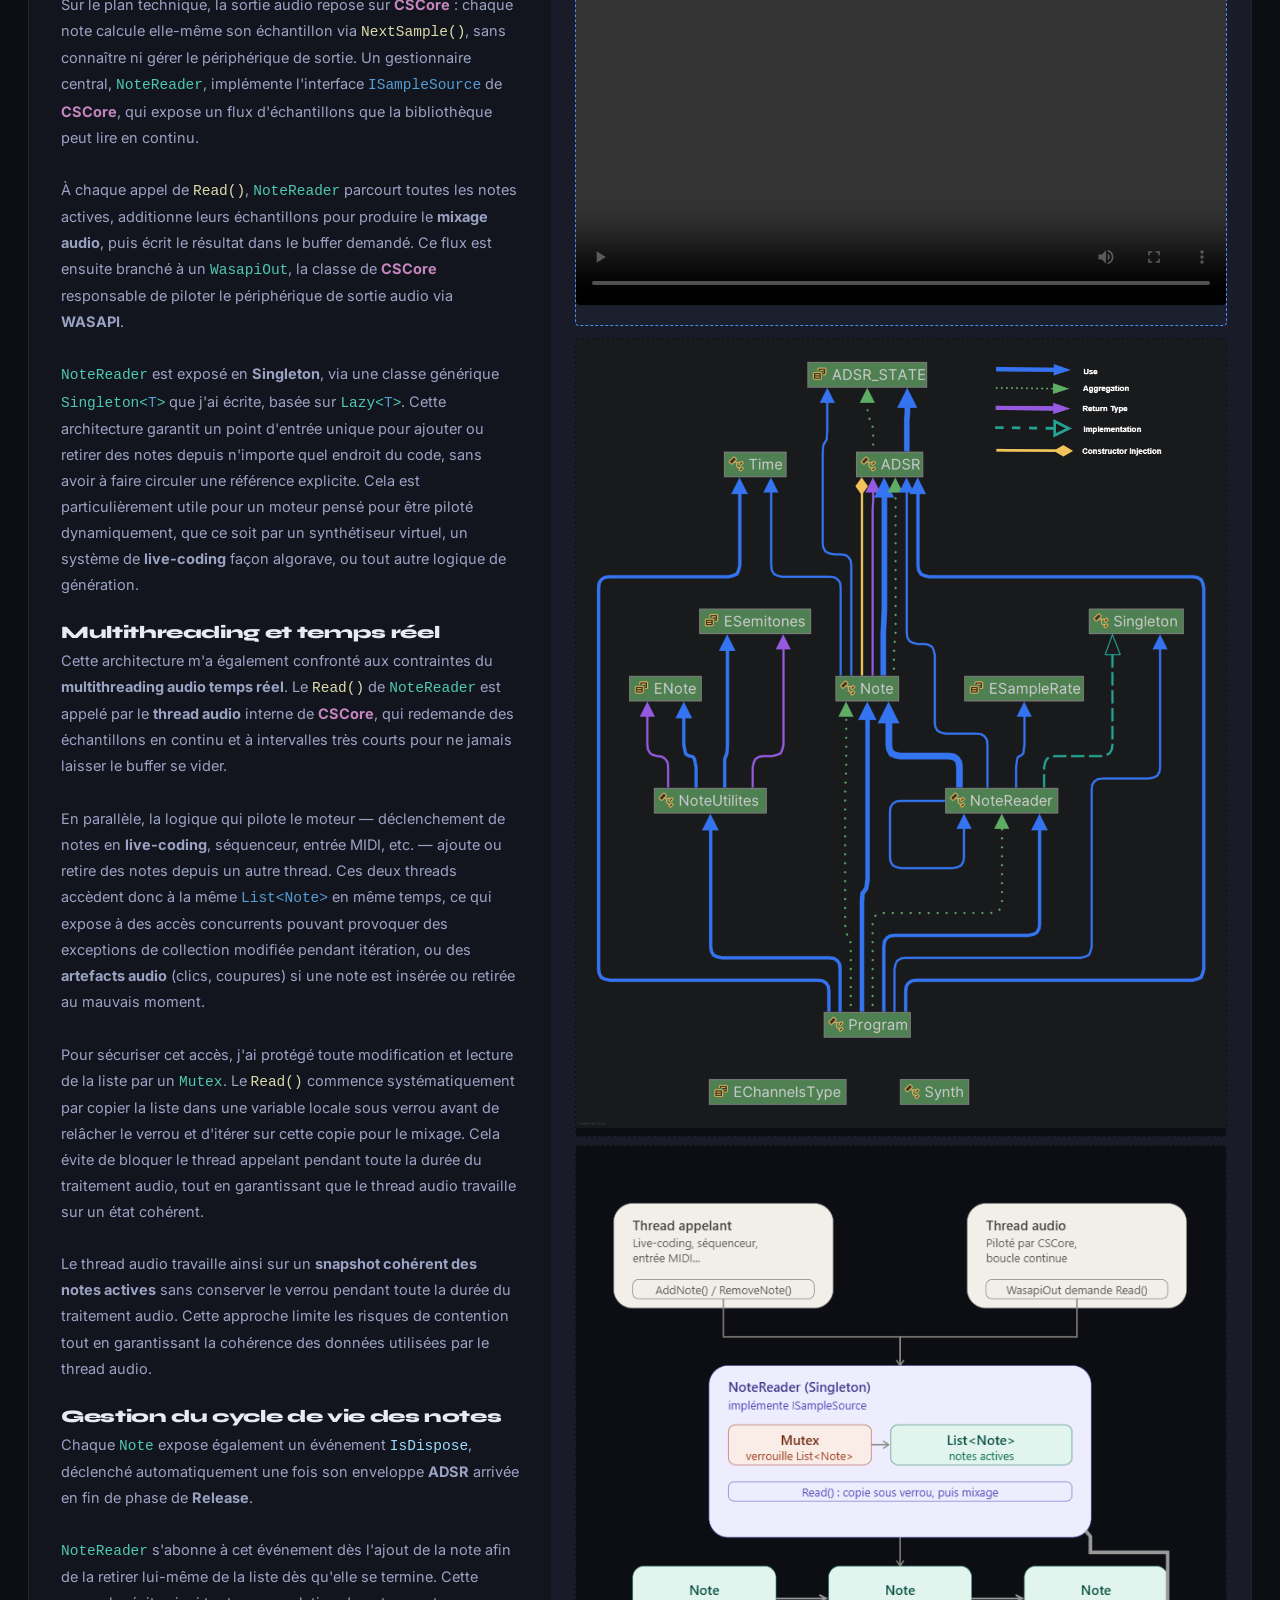
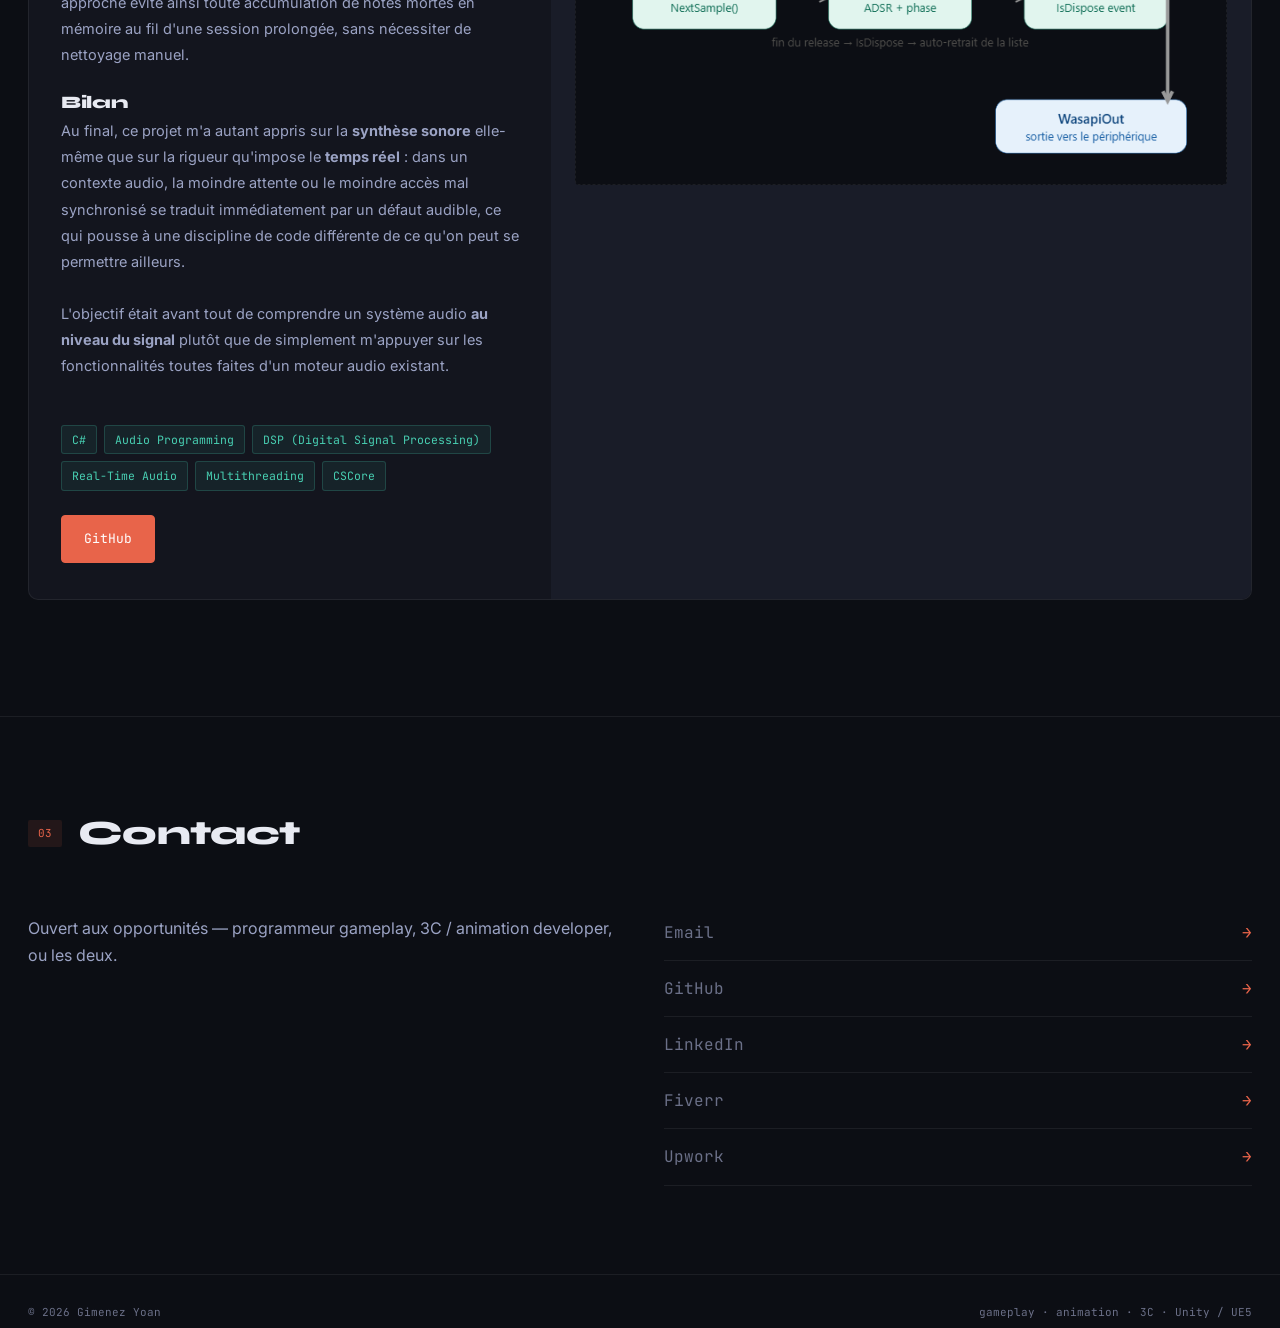
==== commit 6abbde35: "correction faute" ====
--- a/index.html
+++ b/index.html
@@ -190,9 +190,9 @@
   <!-- DESPAIR -->
   <div class="pcard r">
     <div class="pb">
-      <p class="prole">Jeu étudiant · Objectif 3D . 1er Année</p>
+      <p class="prole">Jeu étudiant · Objectif 3D . 1ère Année</p>
       <h3 class="ptitle">Despair</h3>
-      <p class="psub">Infiltration TPS — Constantinople maudie</p>
+      <p class="psub">Infiltration TPS — Constantinople maudite</p>
       <p class="pdesc">
         <strong>Despair</strong> est un jeu d'infiltration à la troisième personne développé sous 
         <strong>Unreal Engine</strong> lors de ma première année de formation. Sur ce projet, j'étais 
@@ -264,7 +264,7 @@
       </div>
     </div>
     <div class="pb">
-      <p class="prole">Animation Developer · Serious Game . 2eme Année</p>
+      <p class="prole">Animation Developer · Serious Game . 2ème Année</p>
       <h3 class="ptitle">Serious Game<br>La Poste</h3>
       <p class="psub">Serious game VR dédié à la formation et à la sensibilisation aux risques professionnels.</p>
       <p class="pdesc">
@@ -397,7 +397,7 @@
       <h3 class="ptitle">Adhafera</h3>
       <p class="psub">Préproduction — Stratégie tour par tour</p>
       <p class="pdesc">
-        <strong>Adafera</strong> est un projet de préproduction réalisé sur une période de
+        <strong>Adhafera</strong> est un projet de préproduction réalisé sur une période de
         <strong>2 mois</strong>, avant une production prévue sur <strong>8 mois</strong>. Le concept
         initial reposait sur un tactical combinant une <strong>vue satellite</strong> pour la
         planification et une <strong>vue FPS</strong> pour le contrôle direct des personnages
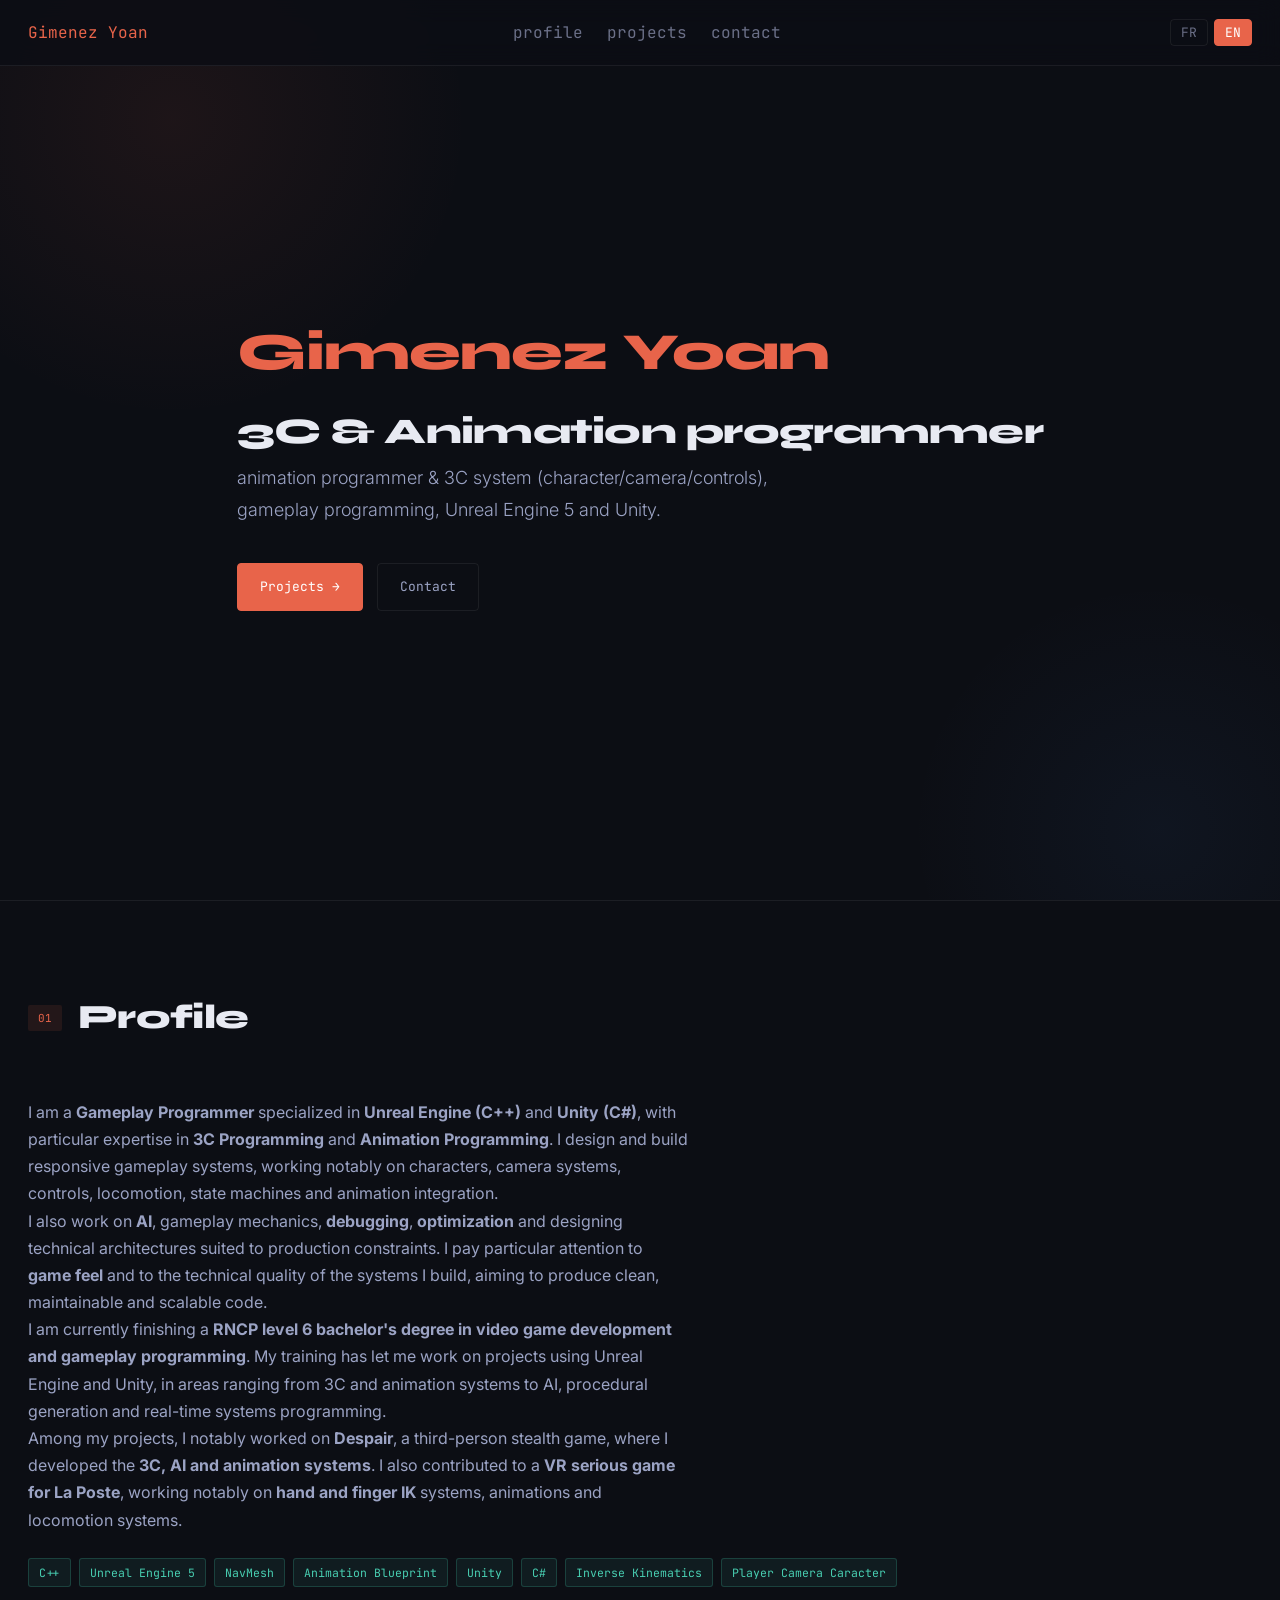
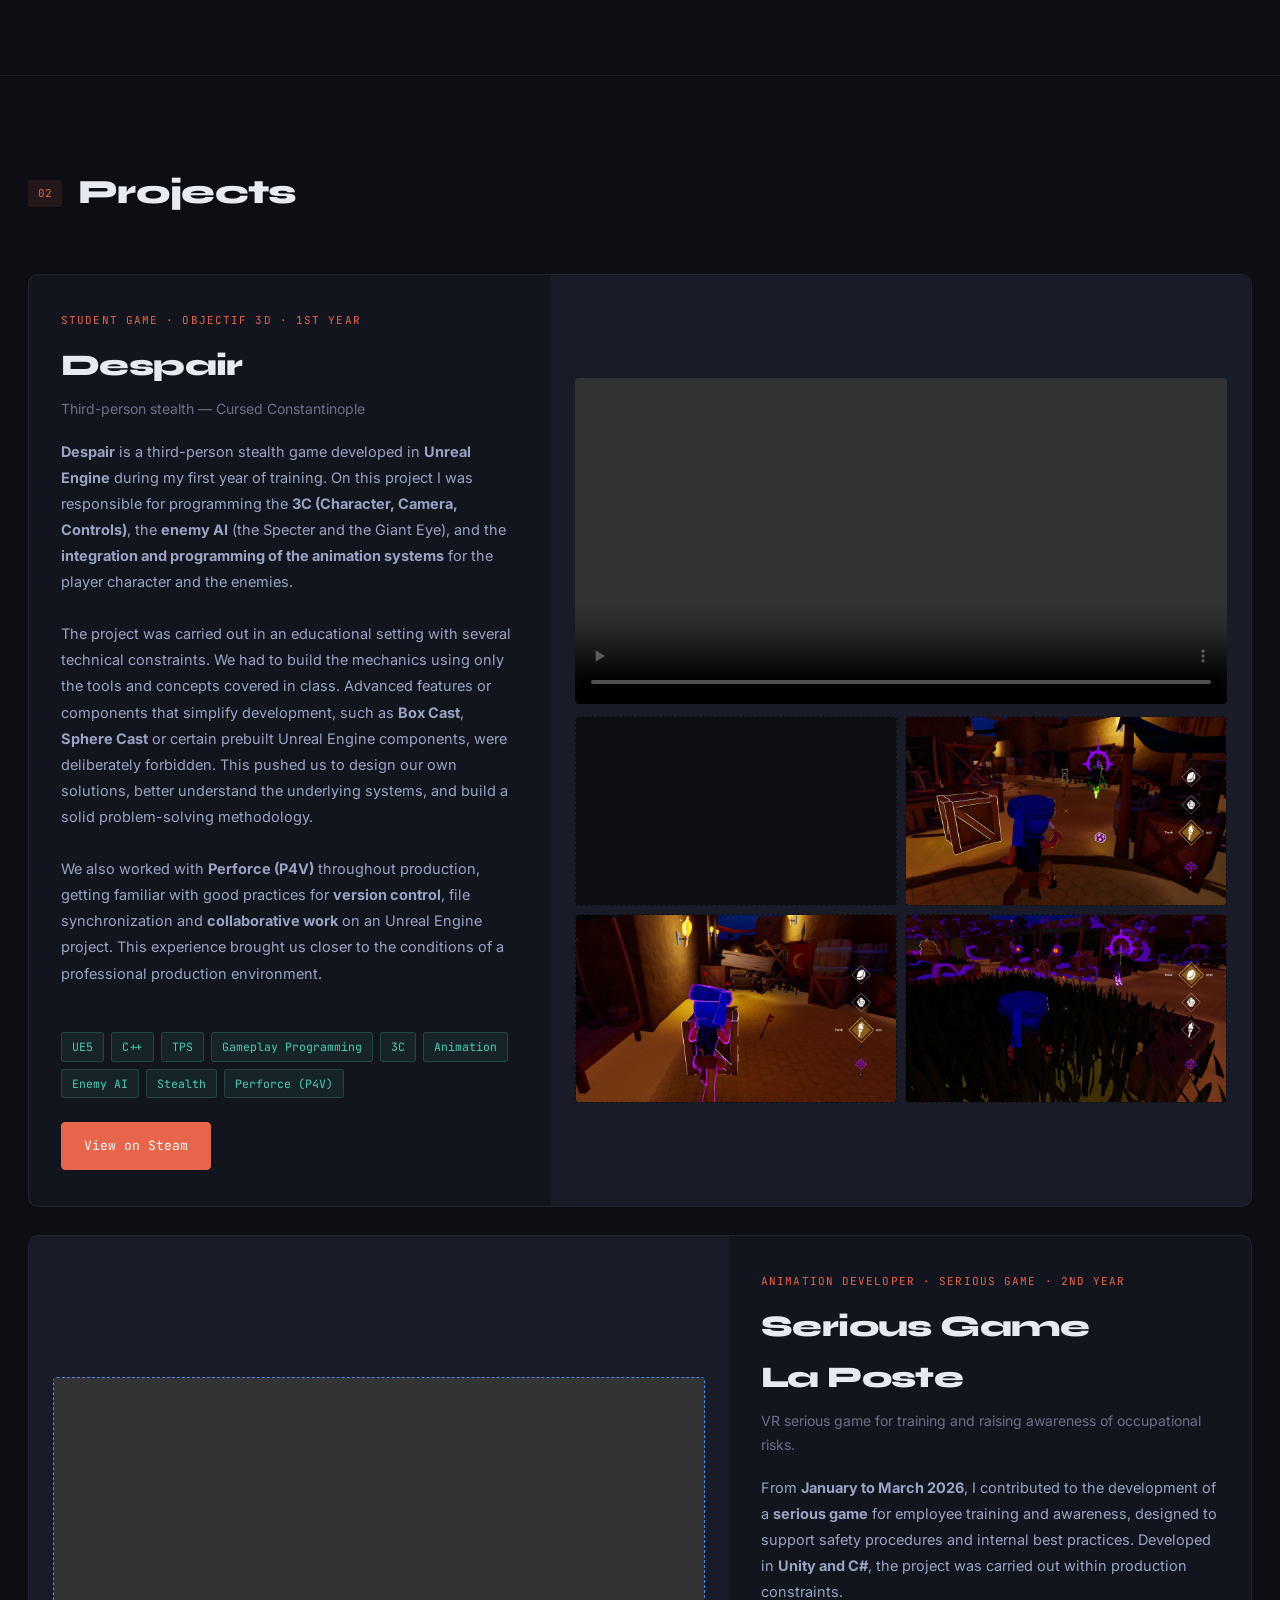
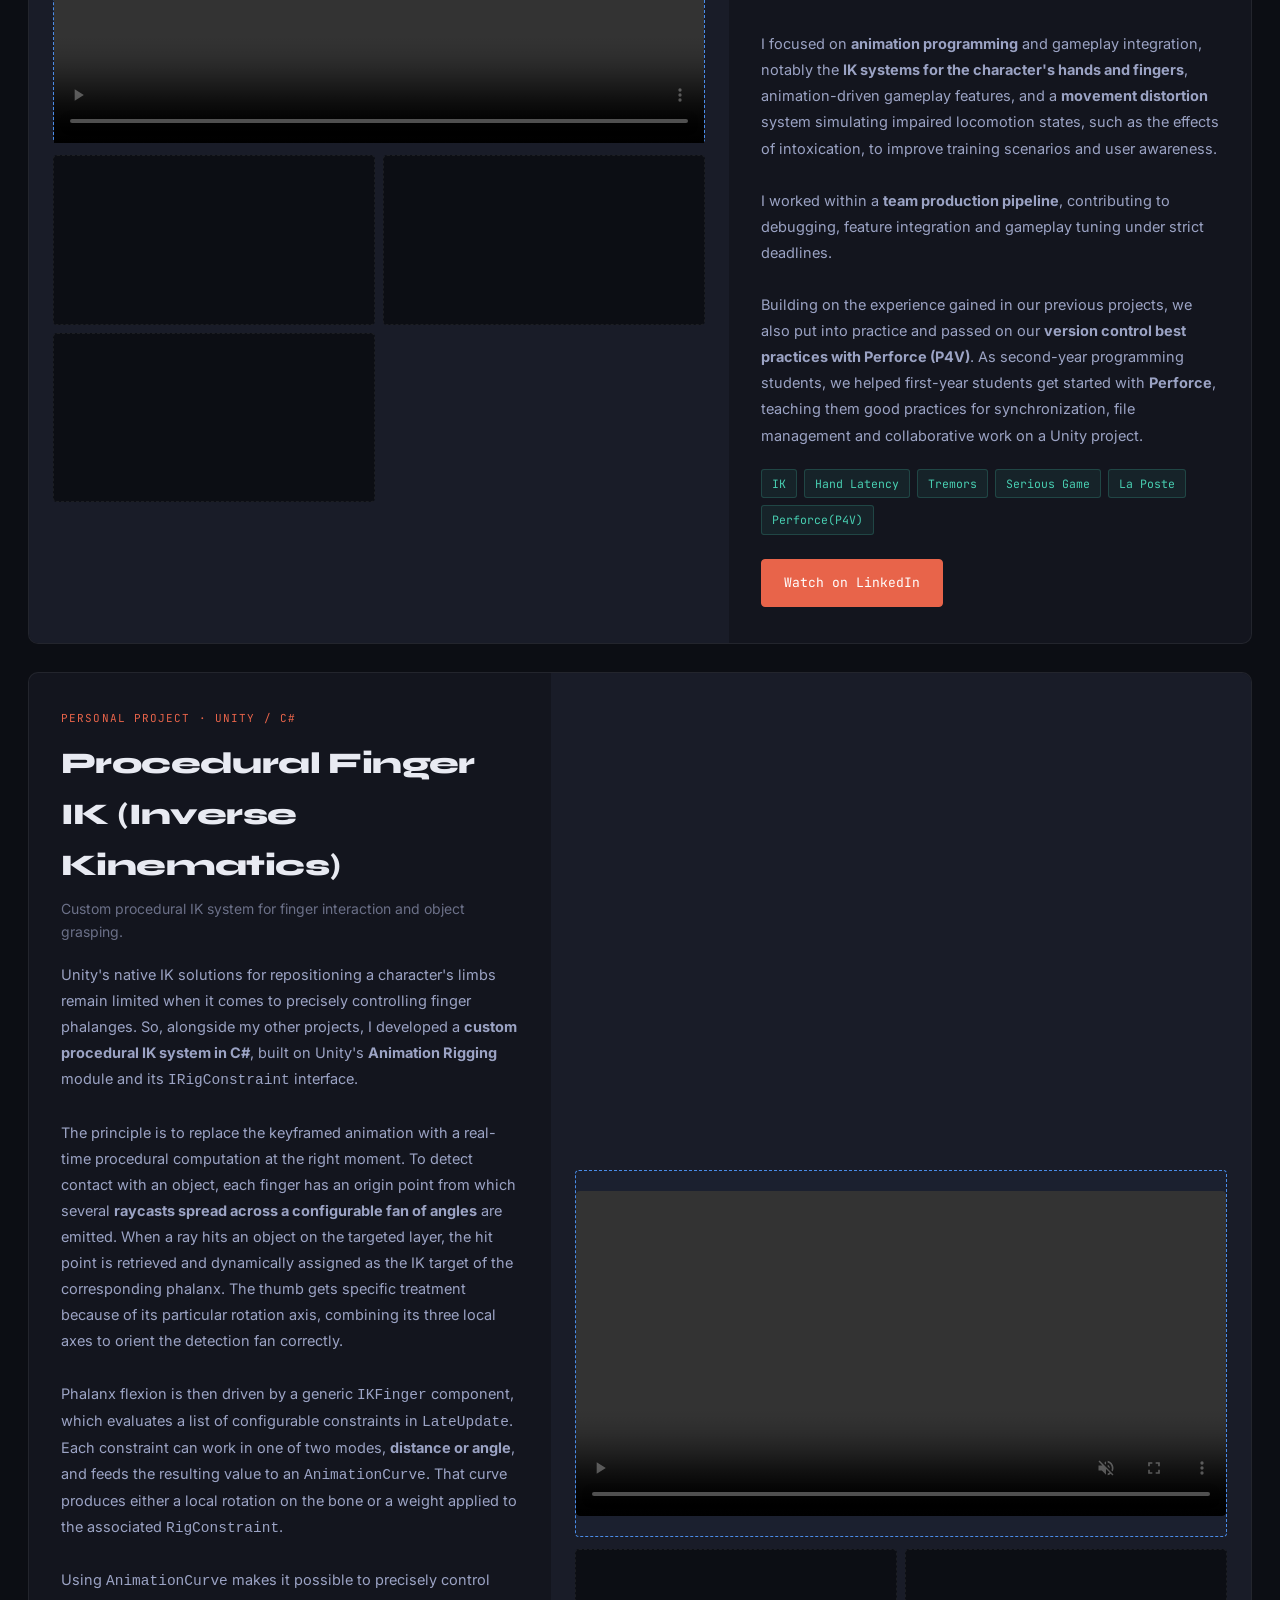
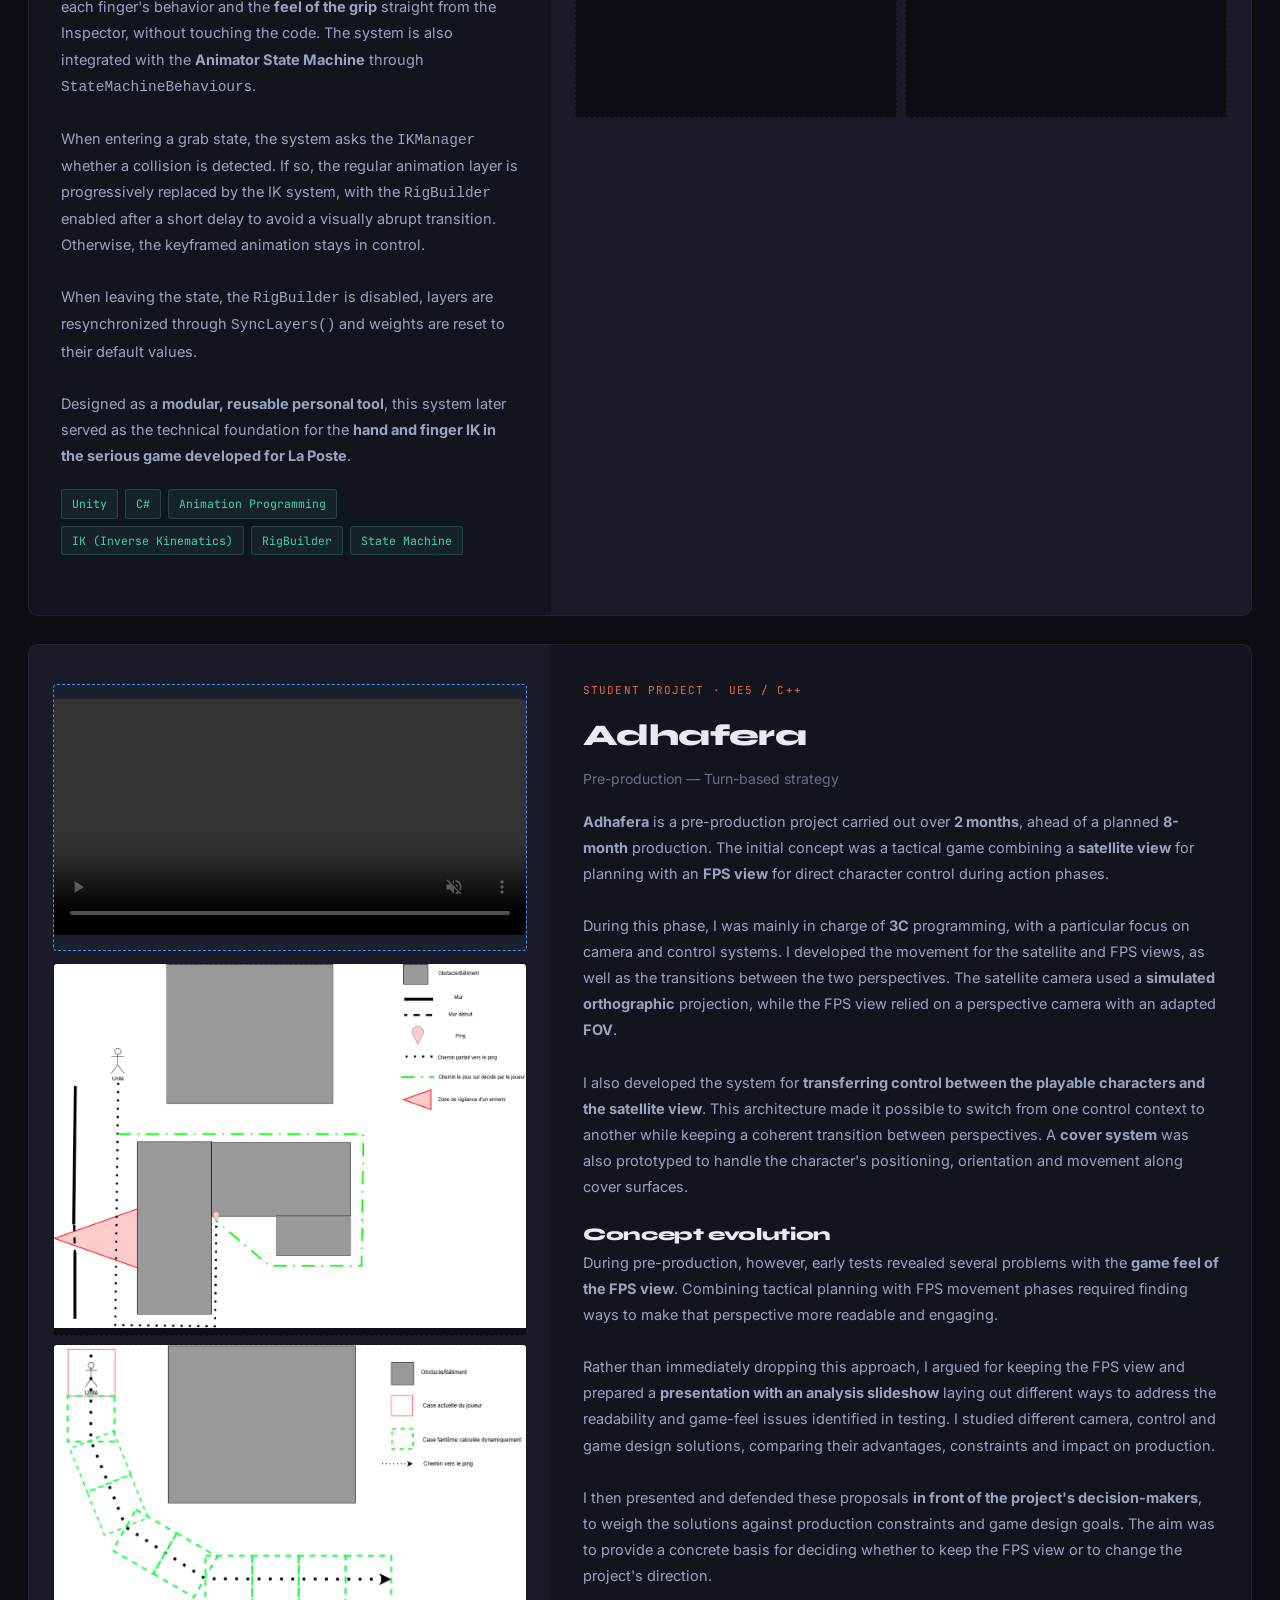
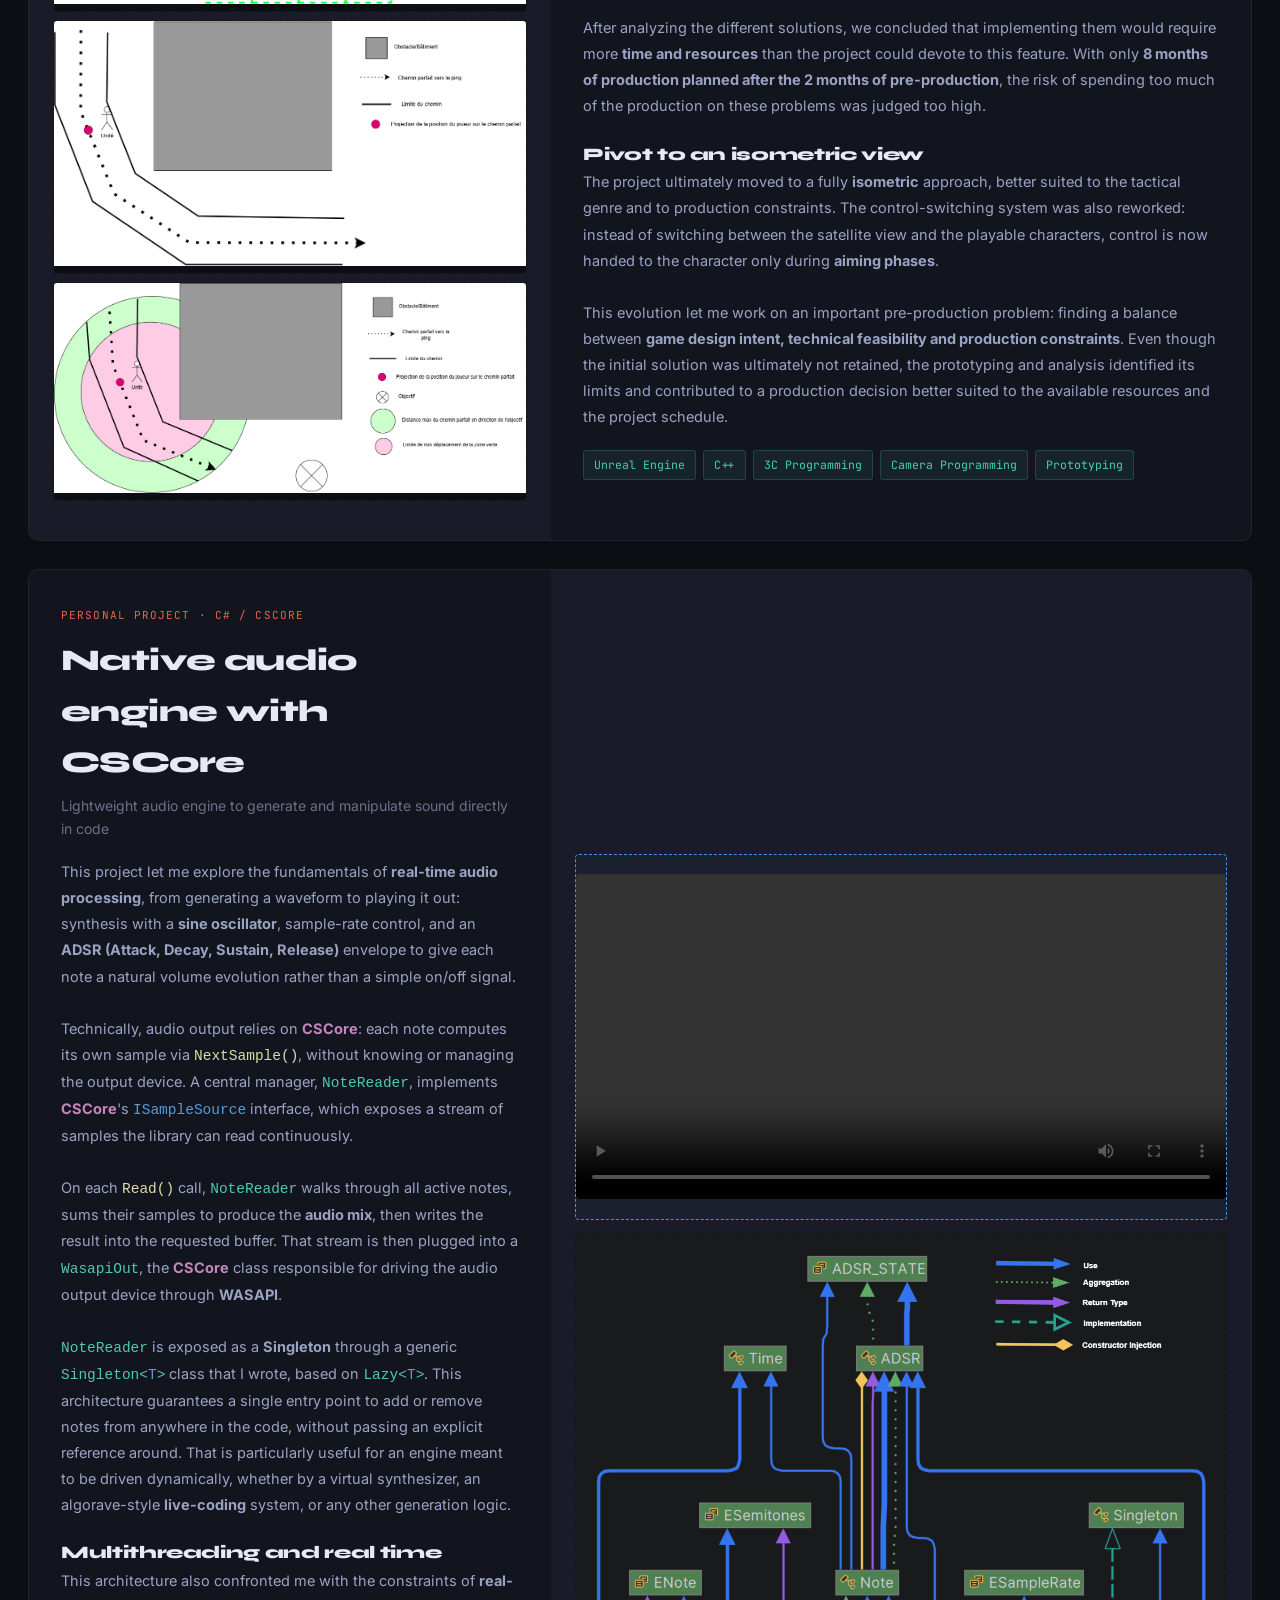
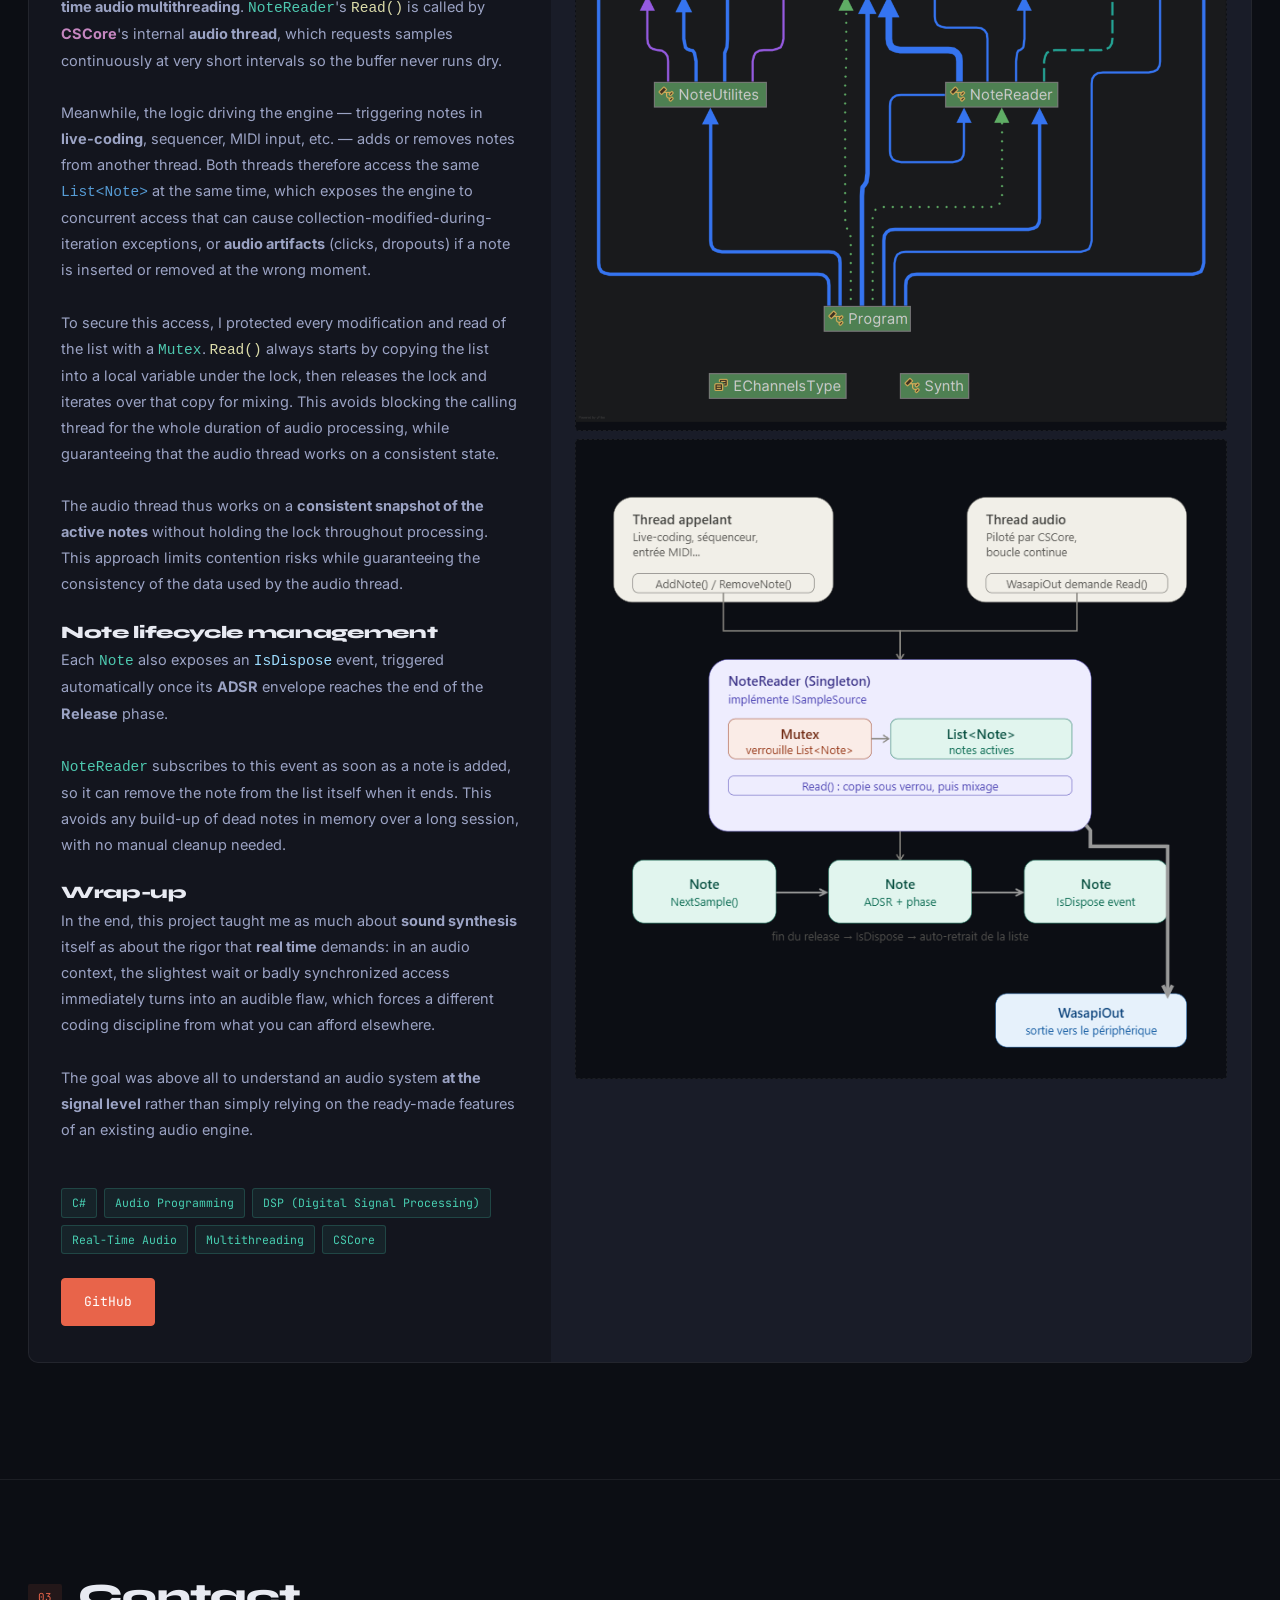
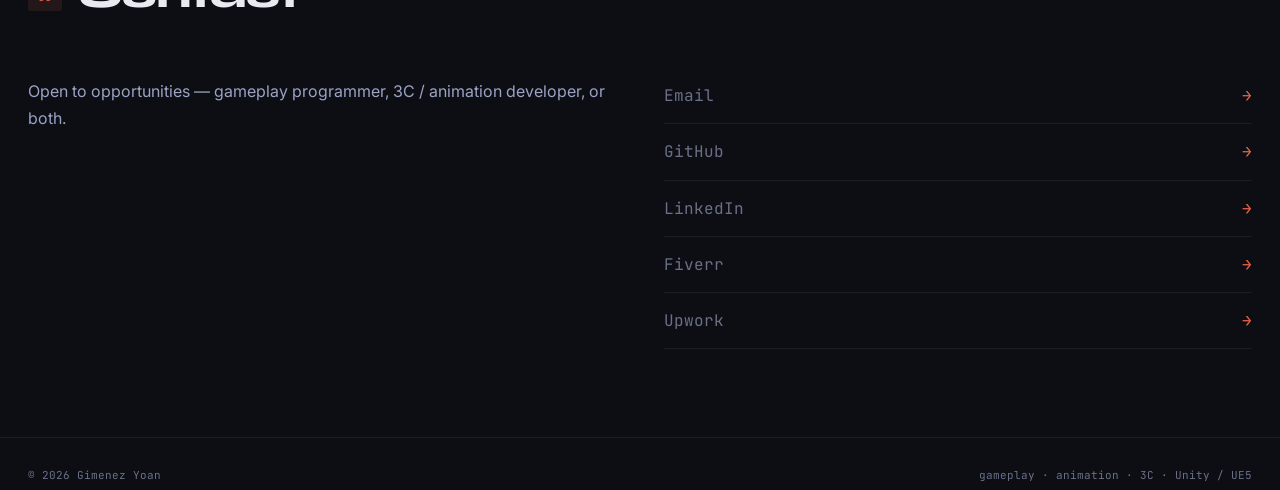
==== commit 52aa82eb: "-add traduction button" ====
--- a/index.html
+++ b/index.html
@@ -617,5 +617,6 @@
 const io=new IntersectionObserver(e=>e.forEach(x=>{if(x.isIntersecting){x.target.classList.add('v');io.unobserve(x.target);}}),{threshold:.1});
 document.querySelectorAll('.r').forEach(el=>io.observe(el));
 </script>
+<script src="i18n.js"></script>
 </body>
 </html>
